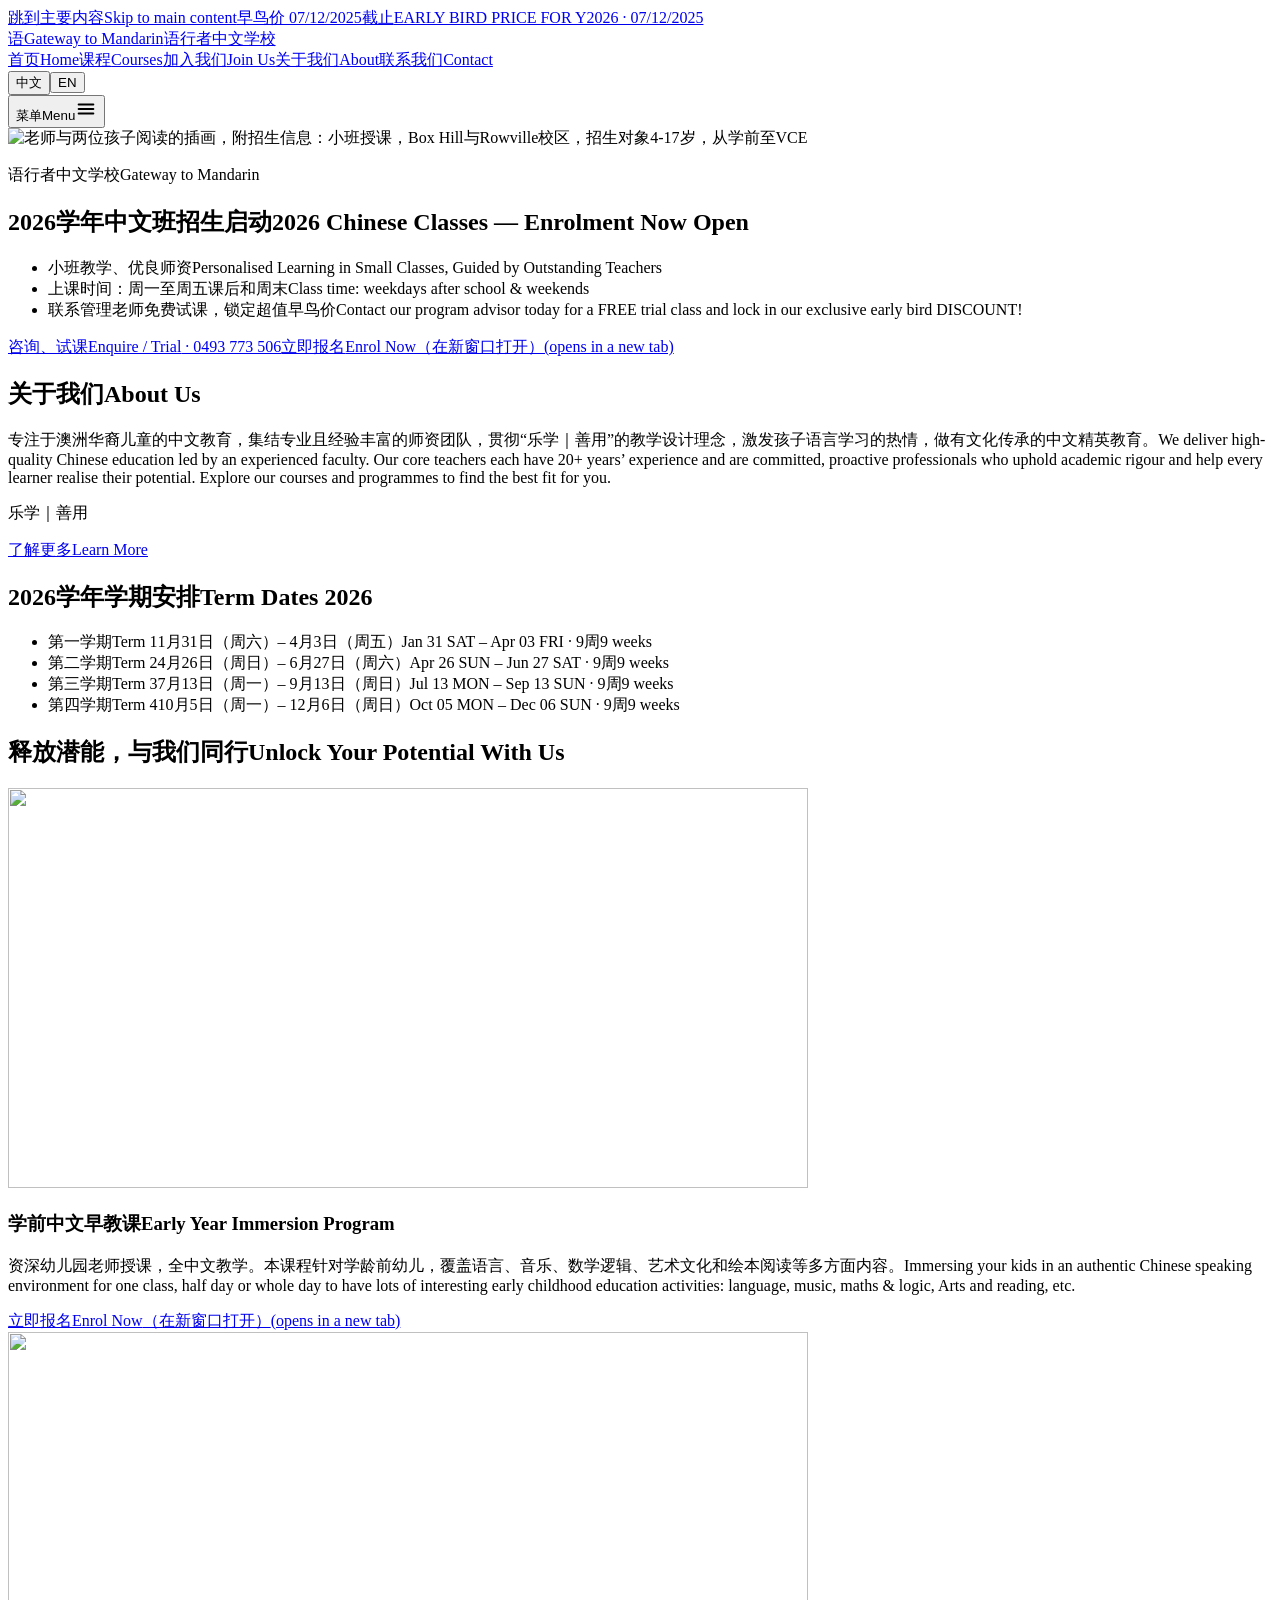
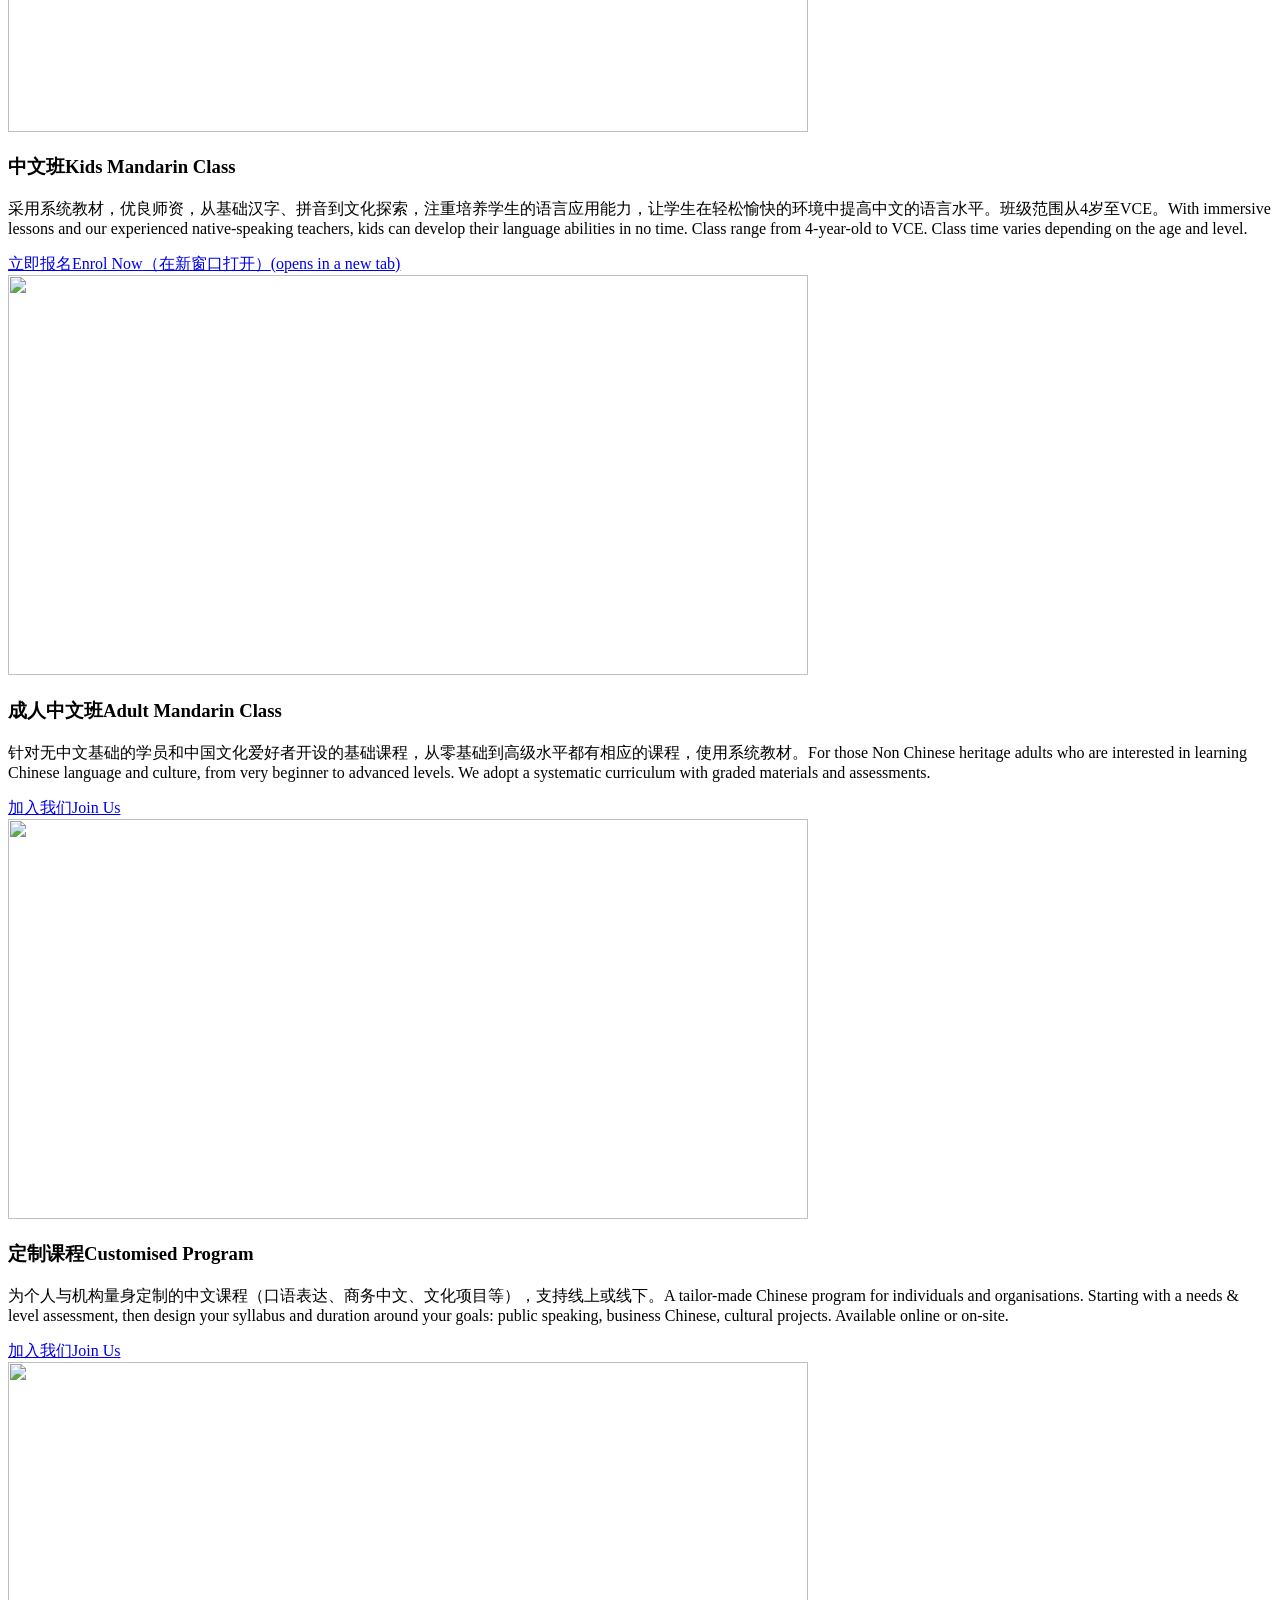
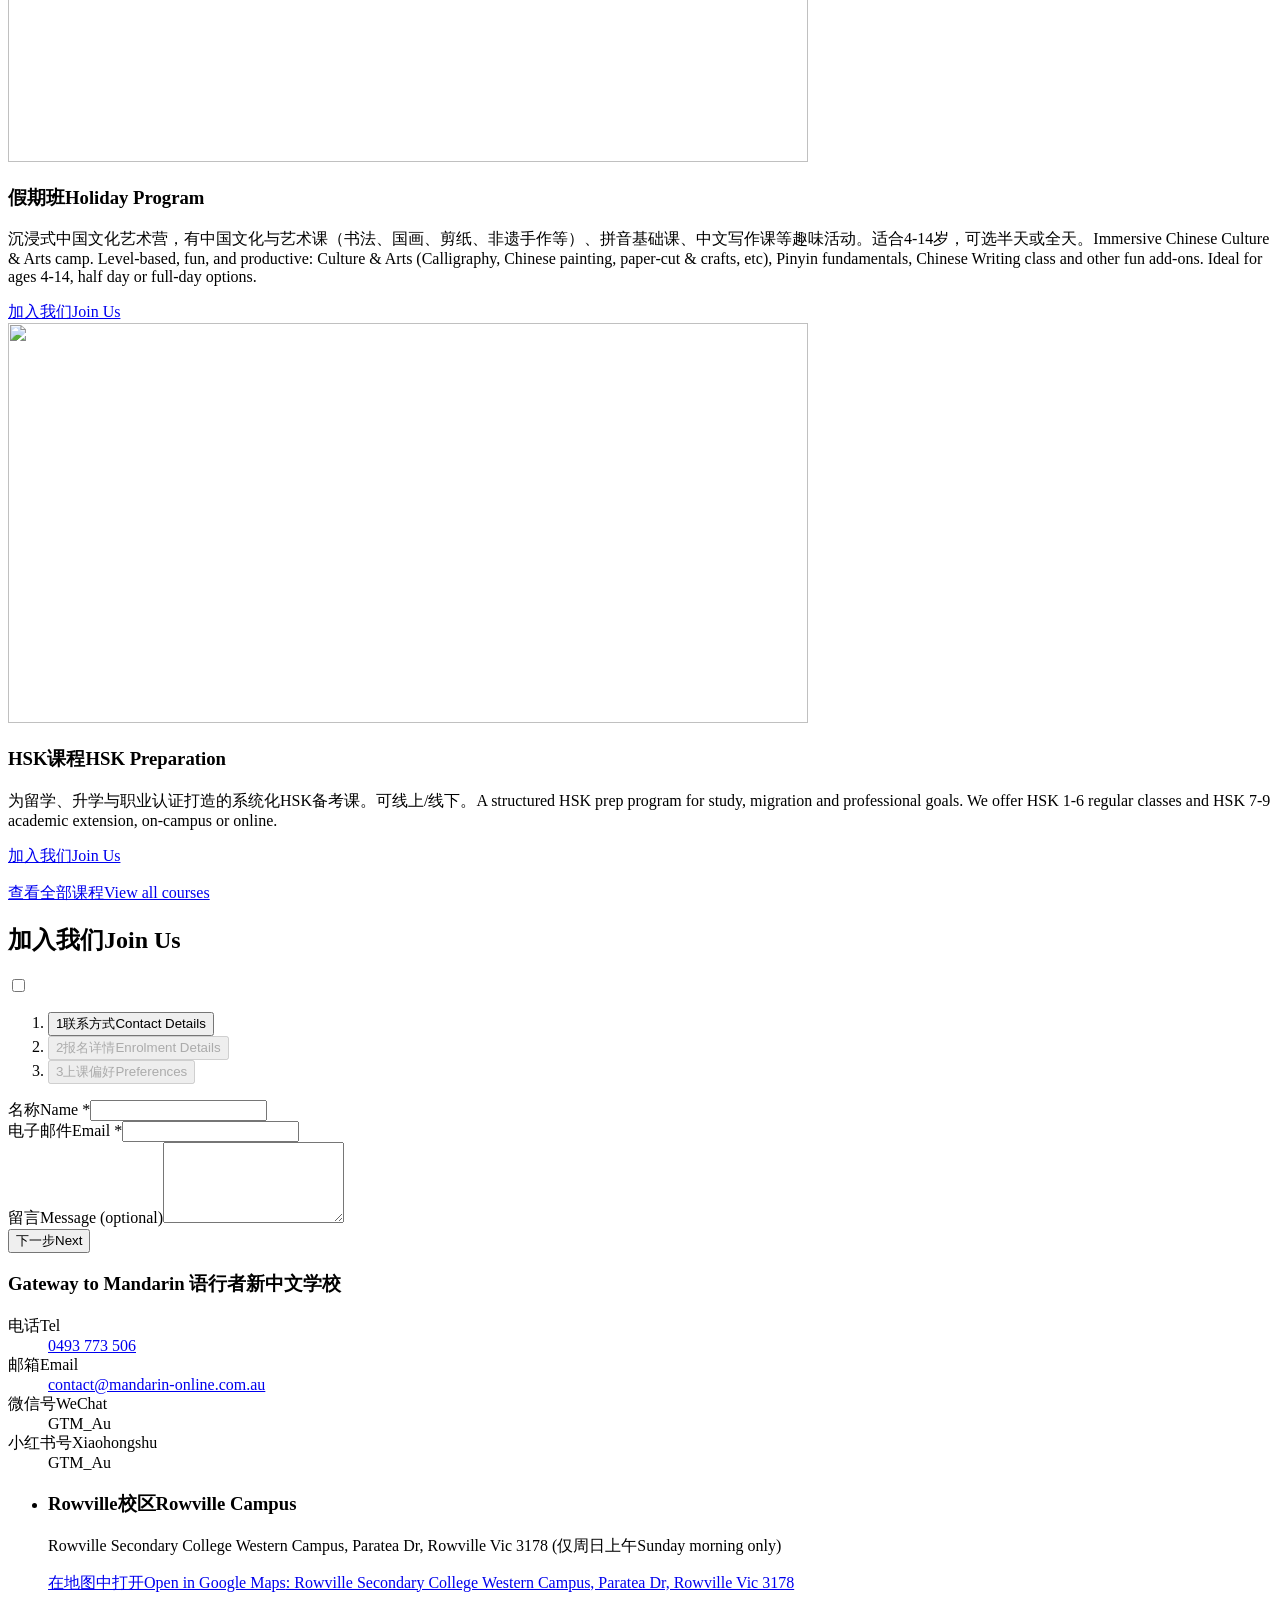
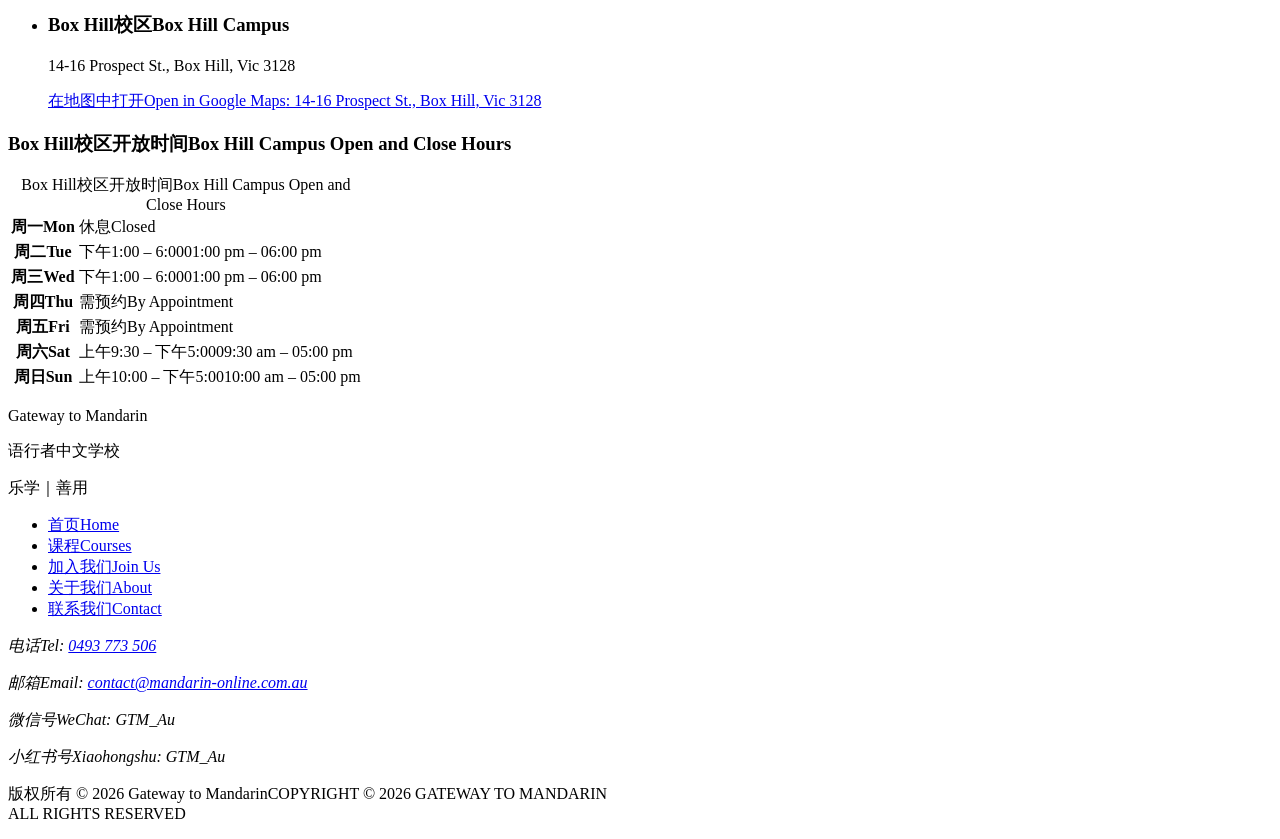
==== index.html @ 19410821 "Add files via upload" ====
<!DOCTYPE html><html lang="zh-Hans" data-lang="zh"><head><meta charset="utf-8"><meta name="viewport" content="width=device-width, initial-scale=1"><title>2026学年中文班招生启动 | 语行者中文学校</title><meta name="description" content="语行者中文学校：小班教学、优良师资，从学前至VCE，Box Hill与Rowville校区。联系管理老师免费试课，锁定超值早鸟价。"><link rel="canonical" href="https://mandarin-online.com.au/"><link rel="icon" href="/favicon.svg" type="image/svg+xml"><meta name="theme-color" content="#fbf6ef"><meta property="og:type" content="website"><meta property="og:site_name" content="Gateway to Mandarin 语行者中文学校"><meta property="og:title" content="2026学年中文班招生启动 | 语行者中文学校"><meta property="og:description" content="语行者中文学校：小班教学、优良师资，从学前至VCE，Box Hill与Rowville校区。联系管理老师免费试课，锁定超值早鸟价。"><meta property="og:url" content="https://mandarin-online.com.au/"><meta property="og:image" content="https://mandarin-online.com.au/og.jpg"><meta property="og:locale" content="zh_CN"><meta property="og:locale:alternate" content="en_AU"><meta name="twitter:card" content="summary_large_image"><script>(function(){const titles = {"zh":"2026学年中文班招生启动 | 语行者中文学校","en":"2026 Chinese Classes Enrolment | Gateway to Mandarin"};
const descriptions = {"zh":"语行者中文学校：小班教学、优良师资，从学前至VCE，Box Hill与Rowville校区。联系管理老师免费试课，锁定超值早鸟价。","en":"Gateway to Mandarin: small classes and outstanding teachers, from pre-school to VCE, at Box Hill and Rowville. Contact our program advisor for a FREE trial class."};

      (function () {
        var lang = 'zh';
        try {
          var stored = localStorage.getItem('gtm-lang');
          if (stored === 'en' || stored === 'zh') lang = stored;
        } catch (e) {}
        var root = document.documentElement;
        root.dataset.lang = lang;
        root.lang = lang === 'zh' ? 'zh-Hans' : 'en-AU';
        document.title = titles[lang];
        var sync = function () {
          var current = root.dataset.lang === 'en' ? 'en' : 'zh';
          document.title = titles[current];
          var d = document.querySelector('meta[name="description"]');
          if (d) d.setAttribute('content', descriptions[current]);
          var ot = document.querySelector('meta[property="og:title"]');
          if (ot) ot.setAttribute('content', titles[current]);
          var od = document.querySelector('meta[property="og:description"]');
          if (od) od.setAttribute('content', descriptions[current]);
          document.querySelectorAll('img[data-alt-en]').forEach(function (img) {
            if (!img.dataset.altZh) img.dataset.altZh = img.getAttribute('alt') || '';
            img.setAttribute('alt', current === 'en' ? img.dataset.altEn : img.dataset.altZh);
          });
        };
        sync();
        document.addEventListener('DOMContentLoaded', sync);
        new MutationObserver(sync).observe(root, { attributes: true, attributeFilter: ['data-lang'] });
      })();
    })();</script><link rel="preload" as="image" href="/_astro/hero.CVqvzv-u_Lrrk5.webp" fetchpriority="high"><script type="application/ld+json">{"@context":"https://schema.org","@type":"EducationalOrganization","@id":"https://mandarin-online.com.au/#organization","name":"Gateway to Mandarin 语行者中文学校","alternateName":["Gateway to Mandarin","语行者中文学校","语行者新中文学校"],"url":"https://mandarin-online.com.au","logo":"https://mandarin-online.com.au/favicon.svg","image":"https://mandarin-online.com.au/og.jpg","telephone":"+61493773506","email":"contact@mandarin-online.com.au","inLanguage":["zh-Hans","en-AU"],"location":[{"@type":"Place","name":"Box Hill Campus","address":{"@type":"PostalAddress","streetAddress":"14-16 Prospect St.","addressLocality":"Box Hill","addressRegion":"VIC","postalCode":"3128","addressCountry":"AU"},"openingHoursSpecification":[{"@type":"OpeningHoursSpecification","dayOfWeek":["Tuesday","Wednesday"],"opens":"13:00","closes":"18:00"},{"@type":"OpeningHoursSpecification","dayOfWeek":"Saturday","opens":"09:30","closes":"17:00"},{"@type":"OpeningHoursSpecification","dayOfWeek":"Sunday","opens":"10:00","closes":"17:00"}]},{"@type":"Place","name":"Rowville Campus","address":{"@type":"PostalAddress","streetAddress":"Rowville Secondary College Western Campus, Paratea Dr","addressLocality":"Rowville","addressRegion":"VIC","postalCode":"3178","addressCountry":"AU"}}],"contactPoint":{"@type":"ContactPoint","telephone":"+61493773506","email":"contact@mandarin-online.com.au","contactType":"enrolment enquiries","availableLanguage":["Chinese","English"]}}</script><link rel="stylesheet" href="/_astro/Layout.KDLM5VmL.css"></head><body><a href="#main" class="bg-ink text-paper focus:ring-accent sr-only z-50 rounded-md px-4 py-3 focus:not-sr-only focus:fixed focus:top-3 focus:left-3 focus:ring-2"><span data-l="zh" lang="zh-Hans">跳到主要内容</span><span data-l="en" lang="en-AU">Skip to main content</span></a><a href="https://forms.gle/pj9mWUy6HFrhzwUr8" target="_blank" rel="noopener noreferrer" class="bg-accent text-ink hover:bg-ink hover:text-paper block px-4 py-2.5 text-center text-sm font-semibold tracking-wide no-underline transition-colors"><span data-l="zh" lang="zh-Hans">早鸟价 07/12/2025截止</span><span data-l="en" lang="en-AU">EARLY BIRD PRICE FOR Y2026 · 07/12/2025</span></a><header class="border-line bg-paper/95 sticky top-0 z-40 border-b backdrop-blur py-2"><div class="wrap relative flex min-h-[4.5rem] items-center justify-between gap-4"><a href="/" class="group flex items-center gap-3 no-underline" aria-label="Gateway to Mandarin 语行者中文学校"><span class="seal h-10 w-10 text-xl" aria-hidden="true">语</span><span class="flex flex-col leading-tight"><span class="font-display text-ink text-lg font-semibold tracking-tight">Gateway to Mandarin</span><span class="text-muted text-sm" lang="zh-Hans">语行者中文学校</span></span></a><style>astro-island,astro-slot,astro-static-slot{display:contents}</style><script>(()=>{var e=async t=>{await(await t())()};(self.Astro||(self.Astro={})).load=e;window.dispatchEvent(new Event("astro:load"));})();</script><script>(()=>{var g=Object.defineProperty;var w=(a,s,c)=>s in a?g(a,s,{enumerable:!0,configurable:!0,writable:!0,value:c}):a[s]=c;var l=(a,s,c)=>w(a,typeof s!="symbol"?s+"":s,c);var E=new Set(["__proto__","constructor","prototype"]);{let a={0:t=>y(t),1:t=>c(t),2:t=>new RegExp(t),3:t=>new Date(t),4:t=>new Map(c(t)),5:t=>new Set(c(t)),6:t=>BigInt(t),7:t=>new URL(t),8:t=>new Uint8Array(t),9:t=>new Uint16Array(t),10:t=>new Uint32Array(t),11:t=>Number.POSITIVE_INFINITY*t},s=t=>{let[p,e]=t;return p in a?a[p](e):void 0},c=t=>t.map(s),y=t=>typeof t!="object"||t===null?t:Object.fromEntries(Object.entries(t).map(([p,e])=>[p,s(e)]));class f extends HTMLElement{constructor(){super(...arguments);l(this,"Component");l(this,"hydrator");l(this,"hydrate",async()=>{var b;if(!this.hydrator||!this.isConnected)return;let e=(b=this.parentElement)==null?void 0:b.closest("astro-island[ssr]");if(e){e.addEventListener("astro:hydrate",this.hydrate,{once:!0});return}let r=this.querySelectorAll("astro-slot"),n={},d=this.querySelectorAll("template[data-astro-template]");for(let o of d){let i=o.closest(this.tagName);i!=null&&i.isSameNode(this)&&(n[o.getAttribute("data-astro-template")||"default"]=o.innerHTML,o.remove())}for(let o of r){let i=o.closest(this.tagName);i!=null&&i.isSameNode(this)&&(n[o.getAttribute("name")||"default"]=o.innerHTML)}let u;try{u=this.hasAttribute("props")?y(JSON.parse(this.getAttribute("props"))):{}}catch(o){let i=this.getAttribute("component-url")||"<unknown>",v=this.getAttribute("component-export");throw v&&(i+=` (export ${v})`),console.error(`[hydrate] Error parsing props for component ${i}`,this.getAttribute("props"),o),o}let h;await this.hydrator(this)(this.Component,u,n,{client:this.getAttribute("client")}),this.removeAttribute("ssr"),this.dispatchEvent(new CustomEvent("astro:hydrate"))});l(this,"unmount",()=>{this.isConnected||this.dispatchEvent(new CustomEvent("astro:unmount"))})}disconnectedCallback(){document.removeEventListener("astro:after-swap",this.unmount),document.addEventListener("astro:after-swap",this.unmount,{once:!0})}connectedCallback(){if(!this.hasAttribute("await-children")||document.readyState==="interactive"||document.readyState==="complete")this.childrenConnectedCallback();else{let e=()=>{document.removeEventListener("DOMContentLoaded",e),r.disconnect(),this.childrenConnectedCallback()},r=new MutationObserver(()=>{var n;((n=this.lastChild)==null?void 0:n.nodeType)===Node.COMMENT_NODE&&this.lastChild.nodeValue==="astro:end"&&(this.lastChild.remove(),e())});r.observe(this,{childList:!0}),document.addEventListener("DOMContentLoaded",e)}}async childrenConnectedCallback(){let e=this.getAttribute("before-hydration-url");e&&await import(e),this.start()}getRetryImportUrl(e){let r=new URL(e,document.baseURI);return r.searchParams.set("astro-retry",Date.now().toString()),r.toString()}async importWithRetry(e){try{return await import(e)}catch(r){return await new Promise(n=>setTimeout(n,1e3)),import(this.getRetryImportUrl(e))}}handleHydrationError(e){let r=this.getAttribute("component-url"),n=new CustomEvent("astro:hydration-error",{cancelable:!0,bubbles:!0,composed:!0,detail:{error:e,componentUrl:r}});this.dispatchEvent(n)&&console.error(`[astro-island] Error hydrating ${r}`,e)}async start(){let e=JSON.parse(this.getAttribute("opts")),r=this.getAttribute("client");if(Astro[r]===void 0){window.addEventListener(`astro:${r}`,()=>this.start(),{once:!0});return}try{await Astro[r](async()=>{let n=this.getAttribute("renderer-url");try{let[d,{default:u}]=await Promise.all([this.importWithRetry(this.getAttribute("component-url")),n?this.importWithRetry(n):Promise.resolve({default:()=>()=>{}})]),h=this.getAttribute("component-export")||"default";if(h.includes(".")){this.Component=d;for(let m of h.split(".")){if(E.has(m)||!this.Component||typeof this.Component!="object"&&typeof this.Component!="function"||!Object.hasOwn(this.Component,m))throw new Error(`Invalid component export path: ${h}`);this.Component=this.Component[m]}}else{if(E.has(h))throw new Error(`Invalid component export path: ${h}`);this.Component=d[h]}return this.hydrator=u,this.hydrate}catch(d){return this.handleHydrationError(d),()=>{}}},e,this)}catch(n){this.handleHydrationError(n)}}attributeChangedCallback(){this.hydrate()}}l(f,"observedAttributes",["props"]),customElements.get("astro-island")||customElements.define("astro-island",f)}})();</script><astro-island uid="KQTel" prefix="r3" component-url="/_astro/Nav.D7ck2YD-.js" component-export="default" renderer-url="/_astro/client.Dda4loRL.js" props="{&quot;items&quot;:[1,[[0,{&quot;href&quot;:[0,&quot;/&quot;],&quot;zh&quot;:[0,&quot;首页&quot;],&quot;en&quot;:[0,&quot;Home&quot;]}],[0,{&quot;href&quot;:[0,&quot;/courses/&quot;],&quot;zh&quot;:[0,&quot;课程&quot;],&quot;en&quot;:[0,&quot;Courses&quot;]}],[0,{&quot;href&quot;:[0,&quot;/join-us/&quot;],&quot;zh&quot;:[0,&quot;加入我们&quot;],&quot;en&quot;:[0,&quot;Join Us&quot;]}],[0,{&quot;href&quot;:[0,&quot;/about/&quot;],&quot;zh&quot;:[0,&quot;关于我们&quot;],&quot;en&quot;:[0,&quot;About&quot;]}],[0,{&quot;href&quot;:[0,&quot;/contact/&quot;],&quot;zh&quot;:[0,&quot;联系我们&quot;],&quot;en&quot;:[0,&quot;Contact&quot;]}]]],&quot;current&quot;:[0,&quot;/&quot;]}" ssr client="load" opts="{&quot;name&quot;:&quot;Nav&quot;,&quot;value&quot;:true}" await-children><div class="flex items-center gap-2 sm:gap-4"><nav aria-label="Main" class="hidden items-center gap-8 lg:flex"><a href="/" aria-current="page" class="py-2 text-[0.95rem] font-medium no-underline transition-colors text-accent-strong decoration-accent-strong underline decoration-2 underline-offset-8"><span data-l="zh" lang="zh-Hans">首页</span><span data-l="en" lang="en-AU">Home</span></a><a href="/courses/" class="py-2 text-[0.95rem] font-medium no-underline transition-colors text-ink hover:text-accent-strong"><span data-l="zh" lang="zh-Hans">课程</span><span data-l="en" lang="en-AU">Courses</span></a><a href="/join-us/" class="py-2 text-[0.95rem] font-medium no-underline transition-colors text-ink hover:text-accent-strong"><span data-l="zh" lang="zh-Hans">加入我们</span><span data-l="en" lang="en-AU">Join Us</span></a><a href="/about/" class="py-2 text-[0.95rem] font-medium no-underline transition-colors text-ink hover:text-accent-strong"><span data-l="zh" lang="zh-Hans">关于我们</span><span data-l="en" lang="en-AU">About</span></a><a href="/contact/" class="py-2 text-[0.95rem] font-medium no-underline transition-colors text-ink hover:text-accent-strong"><span data-l="zh" lang="zh-Hans">联系我们</span><span data-l="en" lang="en-AU">Contact</span></a></nav><div role="group" aria-label="Language / 语言" class="border-line flex overflow-hidden rounded-full border-2 bg-white text-sm font-semibold"><button type="button" lang="zh-Hans" aria-pressed="false" class="min-h-10 min-w-14 px-3 transition-colors text-ink hover:bg-accent-tint">中文</button><button type="button" lang="en" aria-pressed="false" class="min-h-10 min-w-14 px-3 transition-colors text-ink hover:bg-accent-tint">EN</button></div><button type="button" aria-expanded="false" aria-controls="mobile-menu" class="border-line text-ink hover:bg-accent-tint flex h-12 w-12 items-center justify-center rounded-full border-2 bg-white lg:hidden"><span class="sr-only"><span data-l="zh" lang="zh-Hans">菜单</span><span data-l="en" lang="en-AU">Menu</span></span><svg width="22" height="22" viewBox="0 0 24 24" fill="none" stroke="currentColor" stroke-width="2.2" stroke-linecap="round" aria-hidden="true"><path d="M4 7h16M4 12h16M4 17h16"></path></svg></button><nav id="mobile-menu" aria-label="Main (mobile)" hidden="" class="border-line bg-paper shadow-lift absolute inset-x-0 top-full border-t lg:hidden"><div class="wrap flex flex-col py-3"><a href="/" aria-current="page" class="border-line/70 flex min-h-14 items-center border-b text-lg last:border-b-0 font-medium no-underline transition-colors text-accent-strong decoration-accent-strong underline decoration-2 underline-offset-8"><span data-l="zh" lang="zh-Hans">首页</span><span data-l="en" lang="en-AU">Home</span></a><a href="/courses/" class="border-line/70 flex min-h-14 items-center border-b text-lg last:border-b-0 font-medium no-underline transition-colors text-ink hover:text-accent-strong"><span data-l="zh" lang="zh-Hans">课程</span><span data-l="en" lang="en-AU">Courses</span></a><a href="/join-us/" class="border-line/70 flex min-h-14 items-center border-b text-lg last:border-b-0 font-medium no-underline transition-colors text-ink hover:text-accent-strong"><span data-l="zh" lang="zh-Hans">加入我们</span><span data-l="en" lang="en-AU">Join Us</span></a><a href="/about/" class="border-line/70 flex min-h-14 items-center border-b text-lg last:border-b-0 font-medium no-underline transition-colors text-ink hover:text-accent-strong"><span data-l="zh" lang="zh-Hans">关于我们</span><span data-l="en" lang="en-AU">About</span></a><a href="/contact/" class="border-line/70 flex min-h-14 items-center border-b text-lg last:border-b-0 font-medium no-underline transition-colors text-ink hover:text-accent-strong"><span data-l="zh" lang="zh-Hans">联系我们</span><span data-l="en" lang="en-AU">Contact</span></a></div></nav></div><!--astro:end--></astro-island></div></header><main id="main"><section class="from-paper-deep to-paper bg-gradient-to-b"><div class="wrap grid items-center gap-10 py-12 sm:py-16 lg:grid-cols-[minmax(0,26rem)_1fr] lg:gap-16 lg:py-20"><div class="shadow-lift mx-auto w-full max-w-sm overflow-hidden rounded-3xl lg:max-w-none"><img src="/_astro/hero.CVqvzv-u_Lrrk5.webp" srcset="/_astro/hero.CVqvzv-u_Lrrk5.webp 438w, /_astro/hero.CVqvzv-u_Z1ShR5.webp 710w" alt="老师与两位孩子阅读的插画，附招生信息：小班授课，Box Hill与Rowville校区，招生对象4-17岁，从学前至VCE" data-alt-en="Illustration of a teacher reading with two children, with enrolment details: small classes, Box Hill and Rowville campuses, ages 4–17 from pre-school to VCE" sizes="(min-width: 1024px) 416px, 384px" loading="eager" fetchpriority="high" decoding="async" width="438" height="500" class="h-auto w-full"></div><div><p class="eyebrow mb-4"><span data-l="zh" lang="zh-Hans">语行者中文学校</span><span data-l="en" lang="en-AU">Gateway to Mandarin</span></p><h1 class="text-4xl font-semibold sm:text-5xl lg:text-6xl"><span data-l="zh" lang="zh-Hans">2026学年中文班招生启动</span><span data-l="en" lang="en-AU">2026 Chinese Classes — Enrolment Now Open</span></h1><ul class="mt-8 space-y-3 text-lg"><li class="flex gap-3"><span class="bg-accent mt-3 h-2 w-2 shrink-0 rounded-full" aria-hidden="true"></span><span><span data-l="zh" lang="zh-Hans">小班教学、优良师资</span><span data-l="en" lang="en-AU">Personalised Learning in Small Classes, Guided by Outstanding Teachers</span></span></li><li class="flex gap-3"><span class="bg-accent mt-3 h-2 w-2 shrink-0 rounded-full" aria-hidden="true"></span><span><span data-l="zh" lang="zh-Hans">上课时间：周一至周五课后和周末</span><span data-l="en" lang="en-AU">Class time: weekdays after school &amp; weekends</span></span></li><li class="flex gap-3"><span class="bg-accent mt-3 h-2 w-2 shrink-0 rounded-full" aria-hidden="true"></span><span><span data-l="zh" lang="zh-Hans">联系管理老师免费试课，锁定超值早鸟价</span><span data-l="en" lang="en-AU">Contact our program advisor today for a FREE trial class and lock in our exclusive early bird DISCOUNT!</span></span></li></ul><div class="mt-9 flex flex-col gap-3 sm:flex-row"><a href="tel:+61493773506" class="btn btn-primary"><span data-l="zh" lang="zh-Hans">咨询、试课</span><span data-l="en" lang="en-AU">Enquire / Trial</span> · 0493 773 506</a><a href="https://docs.google.com/forms/d/1Z8LY9Wm-4JxCjfrlJ8DwAkeSFoDITIdkuviw_HNy2RM/viewform" target="_blank" rel="noopener noreferrer" class="btn btn-ghost"><span data-l="zh" lang="zh-Hans">立即报名</span><span data-l="en" lang="en-AU">Enrol Now</span><span class="sr-only"><span data-l="zh" lang="zh-Hans">（在新窗口打开）</span><span data-l="en" lang="en-AU">(opens in a new tab)</span></span></a></div></div></div></section><section class="section"><div class="wrap grid gap-10 lg:grid-cols-[1.1fr_1fr] lg:gap-16"><div><h2 class="text-3xl font-semibold sm:text-4xl"><span data-l="zh" lang="zh-Hans">关于我们</span><span data-l="en" lang="en-AU">About Us</span></h2><p class="text-ink-soft mt-6 max-w-prose text-lg"><span data-l="zh" lang="zh-Hans">专注于澳洲华裔儿童的中文教育，集结专业且经验丰富的师资团队，贯彻“乐学｜善用”的教学设计理念，激发孩子语言学习的热情，做有文化传承的中文精英教育。</span><span data-l="en" lang="en-AU">We deliver high-quality Chinese education led by an experienced faculty. Our core teachers each have 20+ years’ experience and are committed, proactive professionals who uphold academic rigour and help every learner realise their potential. Explore our courses and programmes to find the best fit for you.</span></p><p class="mt-6"><span class="seal px-3 py-2 text-lg" lang="zh-Hans">乐学｜善用</span></p><a href="/about/" class="btn btn-ghost mt-8"><span data-l="zh" lang="zh-Hans">了解更多</span><span data-l="en" lang="en-AU">Learn More</span></a></div><div class="card p-6 sm:p-8"><h2 class="text-2xl font-semibold"><span data-l="zh" lang="zh-Hans">2026学年学期安排</span><span data-l="en" lang="en-AU">Term Dates 2026</span></h2><ul class="divide-line mt-5 divide-y"><li class="flex flex-col gap-1 py-4 sm:flex-row sm:items-baseline sm:justify-between sm:gap-6"><span class="font-display text-lg font-semibold"><span data-l="zh" lang="zh-Hans">第一学期</span><span data-l="en" lang="en-AU">Term 1</span></span><span class="text-ink-soft"><span data-l="zh" lang="zh-Hans">1月31日（周六）– 4月3日（周五）</span><span data-l="en" lang="en-AU">Jan 31 SAT – Apr 03 FRI</span><span class="text-muted"> · <span data-l="zh" lang="zh-Hans">9周</span><span data-l="en" lang="en-AU">9 weeks</span></span></span></li><li class="flex flex-col gap-1 py-4 sm:flex-row sm:items-baseline sm:justify-between sm:gap-6"><span class="font-display text-lg font-semibold"><span data-l="zh" lang="zh-Hans">第二学期</span><span data-l="en" lang="en-AU">Term 2</span></span><span class="text-ink-soft"><span data-l="zh" lang="zh-Hans">4月26日（周日）– 6月27日（周六）</span><span data-l="en" lang="en-AU">Apr 26 SUN – Jun 27 SAT</span><span class="text-muted"> · <span data-l="zh" lang="zh-Hans">9周</span><span data-l="en" lang="en-AU">9 weeks</span></span></span></li><li class="flex flex-col gap-1 py-4 sm:flex-row sm:items-baseline sm:justify-between sm:gap-6"><span class="font-display text-lg font-semibold"><span data-l="zh" lang="zh-Hans">第三学期</span><span data-l="en" lang="en-AU">Term 3</span></span><span class="text-ink-soft"><span data-l="zh" lang="zh-Hans">7月13日（周一）– 9月13日（周日）</span><span data-l="en" lang="en-AU">Jul 13 MON – Sep 13 SUN</span><span class="text-muted"> · <span data-l="zh" lang="zh-Hans">9周</span><span data-l="en" lang="en-AU">9 weeks</span></span></span></li><li class="flex flex-col gap-1 py-4 sm:flex-row sm:items-baseline sm:justify-between sm:gap-6"><span class="font-display text-lg font-semibold"><span data-l="zh" lang="zh-Hans">第四学期</span><span data-l="en" lang="en-AU">Term 4</span></span><span class="text-ink-soft"><span data-l="zh" lang="zh-Hans">10月5日（周一）– 12月6日（周日）</span><span data-l="en" lang="en-AU">Oct 05 MON – Dec 06 SUN</span><span class="text-muted"> · <span data-l="zh" lang="zh-Hans">9周</span><span data-l="en" lang="en-AU">9 weeks</span></span></span></li></ul></div></div></section><section class="section bg-paper-deep"><div class="wrap"><h2 class="text-3xl font-semibold sm:text-4xl"><span data-l="zh" lang="zh-Hans">释放潜能，与我们同行</span><span data-l="en" lang="en-AU">Unlock Your Potential With Us</span></h2><div class="mt-10 grid gap-6 sm:grid-cols-2 lg:grid-cols-3"><article class="card flex h-full flex-col overflow-hidden transition-shadow duration-200 hover:shadow-lift" id="early-year"><div class="aspect-[2/1] overflow-hidden"><img src="/_astro/early-year.fHphD-8N_Z2jSAn9.webp" srcset="/_astro/early-year.fHphD-8N_ZXeuMa.webp 400w, /_astro/early-year.fHphD-8N_Z1DyxzE.webp 600w, /_astro/early-year.fHphD-8N_Z2jSAn9.webp 800w" alt sizes="(min-width: 1024px) 360px, (min-width: 640px) 45vw, 100vw" loading="lazy" style="object-position:center 30%" decoding="async" width="800" height="400" class="h-full w-full object-cover"></div><div class="flex flex-1 flex-col p-6 sm:p-7"><h3 class="text-xl font-semibold"><span data-l="zh" lang="zh-Hans">学前中文早教课</span><span data-l="en" lang="en-AU">Early Year Immersion Program</span></h3><p class="text-ink-soft mt-4 flex-1 text-[0.97rem]"><span data-l="zh" lang="zh-Hans">资深幼儿园老师授课，全中文教学。本课程针对学龄前幼儿，覆盖语言、音乐、数学逻辑、艺术文化和绘本阅读等多方面内容。</span><span data-l="en" lang="en-AU">Immersing your kids in an authentic Chinese speaking environment for one class, half day or whole day to have lots of interesting early childhood education activities: language, music, maths &amp; logic, Arts and reading, etc.</span></p><div class="mt-6"><a href="https://docs.google.com/forms/d/1Z8LY9Wm-4JxCjfrlJ8DwAkeSFoDITIdkuviw_HNy2RM/viewform" target="_blank" rel="noopener noreferrer" class="btn btn-primary"><span data-l="zh" lang="zh-Hans">立即报名</span><span data-l="en" lang="en-AU">Enrol Now</span><span class="sr-only"><span data-l="zh" lang="zh-Hans">（在新窗口打开）</span><span data-l="en" lang="en-AU">(opens in a new tab)</span></span></a></div></div></article><article class="card flex h-full flex-col overflow-hidden transition-shadow duration-200 hover:shadow-lift" id="kids"><div class="aspect-[2/1] overflow-hidden"><img src="/_astro/kids.DtWamJBv_sQQLi.webp" srcset="/_astro/kids.DtWamJBv_Z2oUGXW.webp 400w, /_astro/kids.DtWamJBv_ZX1U6k.webp 600w, /_astro/kids.DtWamJBv_sQQLi.webp 800w" alt sizes="(min-width: 1024px) 360px, (min-width: 640px) 45vw, 100vw" loading="lazy" style="object-position:center 45%" decoding="async" width="800" height="400" class="h-full w-full object-cover"></div><div class="flex flex-1 flex-col p-6 sm:p-7"><h3 class="text-xl font-semibold"><span data-l="zh" lang="zh-Hans">中文班</span><span data-l="en" lang="en-AU">Kids Mandarin Class</span></h3><p class="text-ink-soft mt-4 flex-1 text-[0.97rem]"><span data-l="zh" lang="zh-Hans">采用系统教材，优良师资，从基础汉字、拼音到文化探索，注重培养学生的语言应用能力，让学生在轻松愉快的环境中提高中文的语言水平。班级范围从4岁至VCE。</span><span data-l="en" lang="en-AU">With immersive lessons and our experienced native-speaking teachers, kids can develop their language abilities in no time. Class range from 4-year-old to VCE. Class time varies depending on the age and level.</span></p><div class="mt-6"><a href="https://docs.google.com/forms/d/1Z8LY9Wm-4JxCjfrlJ8DwAkeSFoDITIdkuviw_HNy2RM/viewform" target="_blank" rel="noopener noreferrer" class="btn btn-primary"><span data-l="zh" lang="zh-Hans">立即报名</span><span data-l="en" lang="en-AU">Enrol Now</span><span class="sr-only"><span data-l="zh" lang="zh-Hans">（在新窗口打开）</span><span data-l="en" lang="en-AU">(opens in a new tab)</span></span></a></div></div></article><article class="card flex h-full flex-col overflow-hidden transition-shadow duration-200 hover:shadow-lift" id="adult"><div class="aspect-[2/1] overflow-hidden"><img src="/_astro/adult.CziaHBG0_1GJhO8.webp" srcset="/_astro/adult.CziaHBG0_Z2dEjaj.webp 400w, /_astro/adult.CziaHBG0_ZfWvaA.webp 600w, /_astro/adult.CziaHBG0_1GJhO8.webp 800w" alt sizes="(min-width: 1024px) 360px, (min-width: 640px) 45vw, 100vw" loading="lazy" style="object-position:center 30%" decoding="async" width="800" height="400" class="h-full w-full object-cover"></div><div class="flex flex-1 flex-col p-6 sm:p-7"><h3 class="text-xl font-semibold"><span data-l="zh" lang="zh-Hans">成人中文班</span><span data-l="en" lang="en-AU">Adult Mandarin Class</span></h3><p class="text-ink-soft mt-4 flex-1 text-[0.97rem]"><span data-l="zh" lang="zh-Hans">针对无中文基础的学员和中国文化爱好者开设的基础课程，从零基础到高级水平都有相应的课程，使用系统教材。</span><span data-l="en" lang="en-AU">For those Non Chinese heritage adults who are interested in learning Chinese language and culture, from very beginner to advanced levels. We adopt a systematic curriculum with graded materials and assessments.</span></p><div class="mt-6"><a href="/join-us/" class="btn btn-ghost"><span data-l="zh" lang="zh-Hans">加入我们</span><span data-l="en" lang="en-AU">Join Us</span></a></div></div></article><article class="card flex h-full flex-col overflow-hidden transition-shadow duration-200 hover:shadow-lift" id="custom"><div class="aspect-[2/1] overflow-hidden"><img src="/_astro/custom.Ch2-bYhW_Z1lVIqY.webp" srcset="/_astro/custom.Ch2-bYhW_Z20LrTY.webp 400w, /_astro/custom.Ch2-bYhW_QetdY.webp 600w, /_astro/custom.Ch2-bYhW_Z1lVIqY.webp 800w" alt sizes="(min-width: 1024px) 360px, (min-width: 640px) 45vw, 100vw" loading="lazy" style="object-position:center 35%" decoding="async" width="800" height="400" class="h-full w-full object-cover"></div><div class="flex flex-1 flex-col p-6 sm:p-7"><h3 class="text-xl font-semibold"><span data-l="zh" lang="zh-Hans">定制课程</span><span data-l="en" lang="en-AU">Customised Program</span></h3><p class="text-ink-soft mt-4 flex-1 text-[0.97rem]"><span data-l="zh" lang="zh-Hans">为个人与机构量身定制的中文课程（口语表达、商务中文、文化项目等），支持线上或线下。</span><span data-l="en" lang="en-AU">A tailor-made Chinese program for individuals and organisations. Starting with a needs &amp; level assessment, then design your syllabus and duration around your goals: public speaking, business Chinese, cultural projects. Available online or on-site.</span></p><div class="mt-6"><a href="/join-us/" class="btn btn-ghost"><span data-l="zh" lang="zh-Hans">加入我们</span><span data-l="en" lang="en-AU">Join Us</span></a></div></div></article><article class="card flex h-full flex-col overflow-hidden transition-shadow duration-200 hover:shadow-lift" id="holiday"><div class="aspect-[2/1] overflow-hidden"><img src="/_astro/holiday.Clf6TQ5g_Z1lpVsG.webp" srcset="/_astro/holiday.Clf6TQ5g_Z2hvmkE.webp 400w, /_astro/holiday.Clf6TQ5g_Z1NX9oF.webp 600w, /_astro/holiday.Clf6TQ5g_Z1lpVsG.webp 800w" alt sizes="(min-width: 1024px) 360px, (min-width: 640px) 45vw, 100vw" loading="lazy" style="object-position:center 35%" decoding="async" width="800" height="400" class="h-full w-full object-cover"></div><div class="flex flex-1 flex-col p-6 sm:p-7"><h3 class="text-xl font-semibold"><span data-l="zh" lang="zh-Hans">假期班</span><span data-l="en" lang="en-AU">Holiday Program</span></h3><p class="text-ink-soft mt-4 flex-1 text-[0.97rem]"><span data-l="zh" lang="zh-Hans">沉浸式中国文化艺术营，有中国文化与艺术课（书法、国画、剪纸、非遗手作等）、拼音基础课、中文写作课等趣味活动。适合4-14岁，可选半天或全天。</span><span data-l="en" lang="en-AU">Immersive Chinese Culture &amp; Arts camp. Level-based, fun, and productive: Culture &amp; Arts (Calligraphy, Chinese painting, paper-cut &amp; crafts, etc), Pinyin fundamentals, Chinese Writing class and other fun add-ons. Ideal for ages 4-14, half day or full-day options.</span></p><div class="mt-6"><a href="/join-us/" class="btn btn-ghost"><span data-l="zh" lang="zh-Hans">加入我们</span><span data-l="en" lang="en-AU">Join Us</span></a></div></div></article><article class="card flex h-full flex-col overflow-hidden transition-shadow duration-200 hover:shadow-lift" id="hsk"><div class="aspect-[2/1] overflow-hidden"><img src="/_astro/hsk.CSrZa_nu_ZDEMkP.webp" srcset="/_astro/hsk.CSrZa_nu_ZUGCUg.webp 400w, /_astro/hsk.CSrZa_nu_ZMbd83.webp 600w, /_astro/hsk.CSrZa_nu_1ckdLQ.webp 667w" alt sizes="(min-width: 1024px) 360px, (min-width: 640px) 45vw, 100vw" loading="lazy" style="object-position:right center" decoding="async" width="800" height="400" class="h-full w-full object-cover"></div><div class="flex flex-1 flex-col p-6 sm:p-7"><h3 class="text-xl font-semibold"><span data-l="zh" lang="zh-Hans">HSK课程</span><span data-l="en" lang="en-AU">HSK Preparation</span></h3><p class="text-ink-soft mt-4 flex-1 text-[0.97rem]"><span data-l="zh" lang="zh-Hans">为留学、升学与职业认证打造的系统化HSK备考课。可线上/线下。</span><span data-l="en" lang="en-AU">A structured HSK prep program for study, migration and professional goals. We offer HSK 1-6 regular classes and HSK 7-9 academic extension, on-campus or online.</span></p><div class="mt-6"><a href="/join-us/" class="btn btn-ghost"><span data-l="zh" lang="zh-Hans">加入我们</span><span data-l="en" lang="en-AU">Join Us</span></a></div></div></article></div><p class="mt-10 text-center"><a href="/courses/" class="btn btn-dark"><span data-l="zh" lang="zh-Hans">查看全部课程</span><span data-l="en" lang="en-AU">View all courses</span></a></p></div></section><section class="section"><div class="wrap grid gap-12 lg:grid-cols-2 lg:gap-16"><div><h2 class="text-3xl font-semibold sm:text-4xl"><span data-l="zh" lang="zh-Hans">加入我们</span><span data-l="en" lang="en-AU">Join Us</span></h2><div class="mt-8"><astro-island uid="1lm78D" prefix="r2" component-url="/_astro/ContactForm.DbZBL4gt.js" component-export="default" renderer-url="/_astro/client.Dda4loRL.js" props="{&quot;id&quot;:[0,&quot;home&quot;],&quot;email&quot;:[0,&quot;contact@mandarin-online.com.au&quot;]}" ssr client="load" opts="{&quot;name&quot;:&quot;ContactForm&quot;,&quot;value&quot;:true}" await-children><form class="grid gap-6 lg:grid-cols-[200px_1fr]" aria-describedby="home-note"><input type="checkbox" class="hidden" tabindex="-1" autoComplete="off" aria-hidden="true" name="botcheck"/><nav aria-label="Form progress" class="lg:border-r lg:border-line lg:pr-4"><ol class="flex lg:flex-col gap-3 overflow-x-auto"><li><button type="button" aria-current="step" class="flex items-center gap-2 rounded-lg px-3 py-2 text-sm font-medium transition-colors bg-accent-tint text-accent-strong"><span class="inline-flex h-6 w-6 shrink-0 items-center justify-center rounded-full border-2 text-xs font-bold border-accent-strong bg-accent-strong text-white">1</span><span class="whitespace-nowrap"><span data-l="zh" lang="zh-Hans">联系方式</span><span data-l="en" lang="en-AU">Contact Details</span></span></button></li><li><button type="button" disabled="" class="flex items-center gap-2 rounded-lg px-3 py-2 text-sm font-medium transition-colors text-ink/30 cursor-default"><span class="inline-flex h-6 w-6 shrink-0 items-center justify-center rounded-full border-2 text-xs font-bold border-line text-ink/30">2</span><span class="whitespace-nowrap"><span data-l="zh" lang="zh-Hans">报名详情</span><span data-l="en" lang="en-AU">Enrolment Details</span></span></button></li><li><button type="button" disabled="" class="flex items-center gap-2 rounded-lg px-3 py-2 text-sm font-medium transition-colors text-ink/30 cursor-default"><span class="inline-flex h-6 w-6 shrink-0 items-center justify-center rounded-full border-2 text-xs font-bold border-line text-ink/30">3</span><span class="whitespace-nowrap"><span data-l="zh" lang="zh-Hans">上课偏好</span><span data-l="en" lang="en-AU">Preferences</span></span></button></li></ol></nav><div class="space-y-5"><div><label for="home-name" class="mb-2 block text-sm font-semibold"><span data-l="zh" lang="zh-Hans">名称</span><span data-l="en" lang="en-AU">Name</span><span aria-hidden="true" class="text-accent-strong"> <!-- -->*</span></label><input id="home-name" type="text" required="" autoComplete="name" class="field" aria-invalid="false" name="name" value=""/></div><div><label for="home-email" class="mb-2 block text-sm font-semibold"><span data-l="zh" lang="zh-Hans">电子邮件</span><span data-l="en" lang="en-AU">Email</span><span aria-hidden="true" class="text-accent-strong"> <!-- -->*</span></label><input id="home-email" type="email" required="" autoComplete="email" class="field" aria-invalid="false" name="email" value=""/></div><div><label for="home-message" class="mb-2 block text-sm font-semibold"><span data-l="zh" lang="zh-Hans">留言</span><span data-l="en" lang="en-AU">Message (optional)</span></label><textarea id="home-message" name="message" rows="5" class="field resize-y"></textarea></div><div></div><div class="flex gap-3"><button type="button" class="btn btn-primary"><span data-l="zh" lang="zh-Hans">下一步</span><span data-l="en" lang="en-AU">Next</span></button></div></div></form><!--astro:end--></astro-island></div></div><div class="space-y-6"><div class="card p-6 sm:p-8"><h3 class="text-lg font-semibold">Gateway to Mandarin <span lang="zh-Hans">语行者新中文学校</span></h3><dl class="mt-4 space-y-3"><div class="flex flex-wrap gap-x-3"><dt class="text-muted w-24 shrink-0"><span data-l="zh" lang="zh-Hans">电话</span><span data-l="en" lang="en-AU">Tel</span></dt><dd><a href="tel:+61493773506" class="link inline-flex min-h-11 items-center">0493 773 506</a></dd></div><div class="flex flex-wrap gap-x-3"><dt class="text-muted w-24 shrink-0"><span data-l="zh" lang="zh-Hans">邮箱</span><span data-l="en" lang="en-AU">Email</span></dt><dd><a href="mailto:contact@mandarin-online.com.au" class="link inline-flex min-h-11 items-center break-all">contact@mandarin-online.com.au</a></dd></div><div class="flex flex-wrap gap-x-3"><dt class="text-muted w-24 shrink-0"><span data-l="zh" lang="zh-Hans">微信号</span><span data-l="en" lang="en-AU">WeChat</span></dt><dd>GTM_Au</dd></div><div class="flex flex-wrap gap-x-3"><dt class="text-muted w-24 shrink-0"><span data-l="zh" lang="zh-Hans">小红书号</span><span data-l="en" lang="en-AU">Xiaohongshu</span></dt><dd>GTM_Au</dd></div></dl></div><ul class="space-y-6"><li class="card p-6"><h3 class="text-lg font-semibold"><span data-l="zh" lang="zh-Hans">Rowville校区</span><span data-l="en" lang="en-AU">Rowville Campus</span></h3><p class="text-ink-soft mt-2">Rowville Secondary College Western Campus, Paratea Dr, Rowville Vic 3178<span class="text-muted"> (<span data-l="zh" lang="zh-Hans">仅周日上午</span><span data-l="en" lang="en-AU">Sunday morning only</span>)</span></p><a href="https://www.google.com/maps/search/?api=1&amp;query=Rowville%20Secondary%20College%20Western%20Campus%2C%20Paratea%20Dr%2C%20Rowville%20VIC%203178" target="_blank" rel="noopener noreferrer" class="link mt-2 inline-flex min-h-11 items-center"><span data-l="zh" lang="zh-Hans">在地图中打开</span><span data-l="en" lang="en-AU">Open in Google Maps</span><span class="sr-only">: Rowville Secondary College Western Campus, Paratea Dr, Rowville Vic 3178</span></a></li><li class="card p-6"><h3 class="text-lg font-semibold"><span data-l="zh" lang="zh-Hans">Box Hill校区</span><span data-l="en" lang="en-AU">Box Hill Campus</span></h3><p class="text-ink-soft mt-2">14-16 Prospect St., Box Hill, Vic 3128</p><a href="https://www.google.com/maps/search/?api=1&amp;query=14-16%20Prospect%20St%2C%20Box%20Hill%20VIC%203128" target="_blank" rel="noopener noreferrer" class="link mt-2 inline-flex min-h-11 items-center"><span data-l="zh" lang="zh-Hans">在地图中打开</span><span data-l="en" lang="en-AU">Open in Google Maps</span><span class="sr-only">: 14-16 Prospect St., Box Hill, Vic 3128</span></a></li></ul><div class="card p-6 sm:p-8"><h3 class="text-lg font-semibold"><span data-l="zh" lang="zh-Hans">Box Hill校区开放时间</span><span data-l="en" lang="en-AU">Box Hill Campus Open and Close Hours</span></h3><table class="mt-4 w-full text-left"><caption class="sr-only"><span data-l="zh" lang="zh-Hans">Box Hill校区开放时间</span><span data-l="en" lang="en-AU">Box Hill Campus Open and Close Hours</span></caption><tbody class="divide-line divide-y"><tr><th scope="row" class="w-24 py-2.5 pr-4 font-semibold"><span data-l="zh" lang="zh-Hans">周一</span><span data-l="en" lang="en-AU">Mon</span></th><td class="text-ink-soft py-2.5"><span data-l="zh" lang="zh-Hans">休息</span><span data-l="en" lang="en-AU">Closed</span></td></tr><tr><th scope="row" class="w-24 py-2.5 pr-4 font-semibold"><span data-l="zh" lang="zh-Hans">周二</span><span data-l="en" lang="en-AU">Tue</span></th><td class="text-ink-soft py-2.5"><span data-l="zh" lang="zh-Hans">下午1:00 – 6:00</span><span data-l="en" lang="en-AU">01:00 pm – 06:00 pm</span></td></tr><tr><th scope="row" class="w-24 py-2.5 pr-4 font-semibold"><span data-l="zh" lang="zh-Hans">周三</span><span data-l="en" lang="en-AU">Wed</span></th><td class="text-ink-soft py-2.5"><span data-l="zh" lang="zh-Hans">下午1:00 – 6:00</span><span data-l="en" lang="en-AU">01:00 pm – 06:00 pm</span></td></tr><tr><th scope="row" class="w-24 py-2.5 pr-4 font-semibold"><span data-l="zh" lang="zh-Hans">周四</span><span data-l="en" lang="en-AU">Thu</span></th><td class="text-ink-soft py-2.5"><span data-l="zh" lang="zh-Hans">需预约</span><span data-l="en" lang="en-AU">By Appointment</span></td></tr><tr><th scope="row" class="w-24 py-2.5 pr-4 font-semibold"><span data-l="zh" lang="zh-Hans">周五</span><span data-l="en" lang="en-AU">Fri</span></th><td class="text-ink-soft py-2.5"><span data-l="zh" lang="zh-Hans">需预约</span><span data-l="en" lang="en-AU">By Appointment</span></td></tr><tr><th scope="row" class="w-24 py-2.5 pr-4 font-semibold"><span data-l="zh" lang="zh-Hans">周六</span><span data-l="en" lang="en-AU">Sat</span></th><td class="text-ink-soft py-2.5"><span data-l="zh" lang="zh-Hans">上午9:30 – 下午5:00</span><span data-l="en" lang="en-AU">09:30 am – 05:00 pm</span></td></tr><tr><th scope="row" class="w-24 py-2.5 pr-4 font-semibold"><span data-l="zh" lang="zh-Hans">周日</span><span data-l="en" lang="en-AU">Sun</span></th><td class="text-ink-soft py-2.5"><span data-l="zh" lang="zh-Hans">上午10:00 – 下午5:00</span><span data-l="en" lang="en-AU">10:00 am – 05:00 pm</span></td></tr></tbody></table></div></div></div></section></main><footer class="on-dark bg-ink text-paper"><div class="wrap grid gap-10 py-14 md:grid-cols-[1.3fr_1fr_1fr]"><div><p class="font-display text-2xl font-semibold">Gateway to Mandarin</p><p class="text-paper/80 mt-1" lang="zh-Hans">语行者中文学校</p><p class="text-paper/80 mt-5 max-w-sm" lang="zh-Hans">乐学｜善用</p></div><nav aria-label="Footer"><ul class="space-y-1"><li><a href="/" class="text-paper hover:text-accent inline-flex min-h-11 items-center no-underline hover:underline"><span data-l="zh" lang="zh-Hans">首页</span><span data-l="en" lang="en-AU">Home</span></a></li><li><a href="/courses/" class="text-paper hover:text-accent inline-flex min-h-11 items-center no-underline hover:underline"><span data-l="zh" lang="zh-Hans">课程</span><span data-l="en" lang="en-AU">Courses</span></a></li><li><a href="/join-us/" class="text-paper hover:text-accent inline-flex min-h-11 items-center no-underline hover:underline"><span data-l="zh" lang="zh-Hans">加入我们</span><span data-l="en" lang="en-AU">Join Us</span></a></li><li><a href="/about/" class="text-paper hover:text-accent inline-flex min-h-11 items-center no-underline hover:underline"><span data-l="zh" lang="zh-Hans">关于我们</span><span data-l="en" lang="en-AU">About</span></a></li><li><a href="/contact/" class="text-paper hover:text-accent inline-flex min-h-11 items-center no-underline hover:underline"><span data-l="zh" lang="zh-Hans">联系我们</span><span data-l="en" lang="en-AU">Contact</span></a></li></ul></nav><address class="space-y-1 not-italic"><p><span data-l="zh" lang="zh-Hans">电话</span><span data-l="en" lang="en-AU">Tel</span>: <a href="tel:+61493773506" class="link inline-flex min-h-11 items-center">0493 773 506</a></p><p><span data-l="zh" lang="zh-Hans">邮箱</span><span data-l="en" lang="en-AU">Email</span>: <a href="mailto:contact@mandarin-online.com.au" class="link inline-flex min-h-11 items-center break-all">contact@mandarin-online.com.au</a></p><p><span data-l="zh" lang="zh-Hans">微信号</span><span data-l="en" lang="en-AU">WeChat</span>: GTM_Au</p><p><span data-l="zh" lang="zh-Hans">小红书号</span><span data-l="en" lang="en-AU">Xiaohongshu</span>: GTM_Au</p></address></div><div class="border-paper/15 border-t"><p class="wrap text-paper/80 py-5 text-xs tracking-wide"><span data-l="zh" lang="zh-Hans">版权所有 © 2026 Gateway to Mandarin</span><span data-l="en" lang="en-AU">COPYRIGHT © 2026 GATEWAY TO MANDARIN</span><br>ALL RIGHTS RESERVED</p></div></footer></body></html>
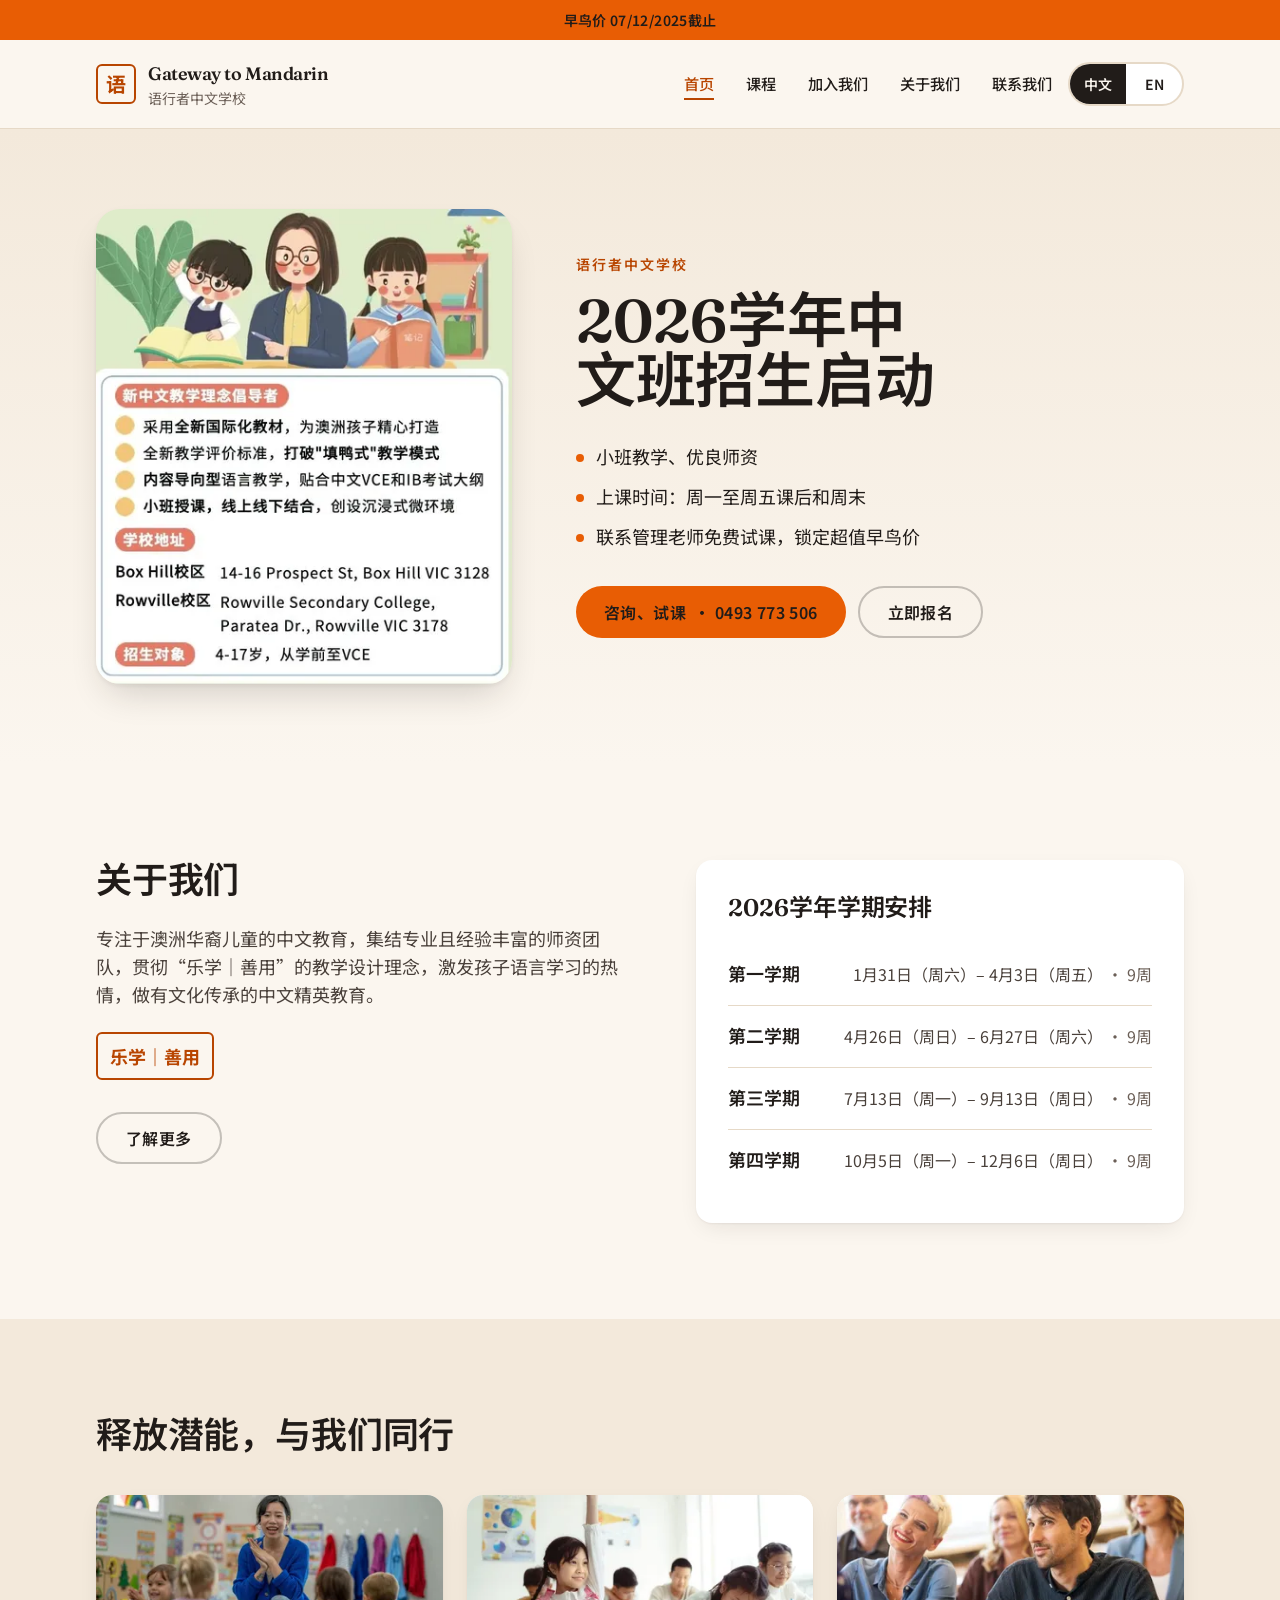
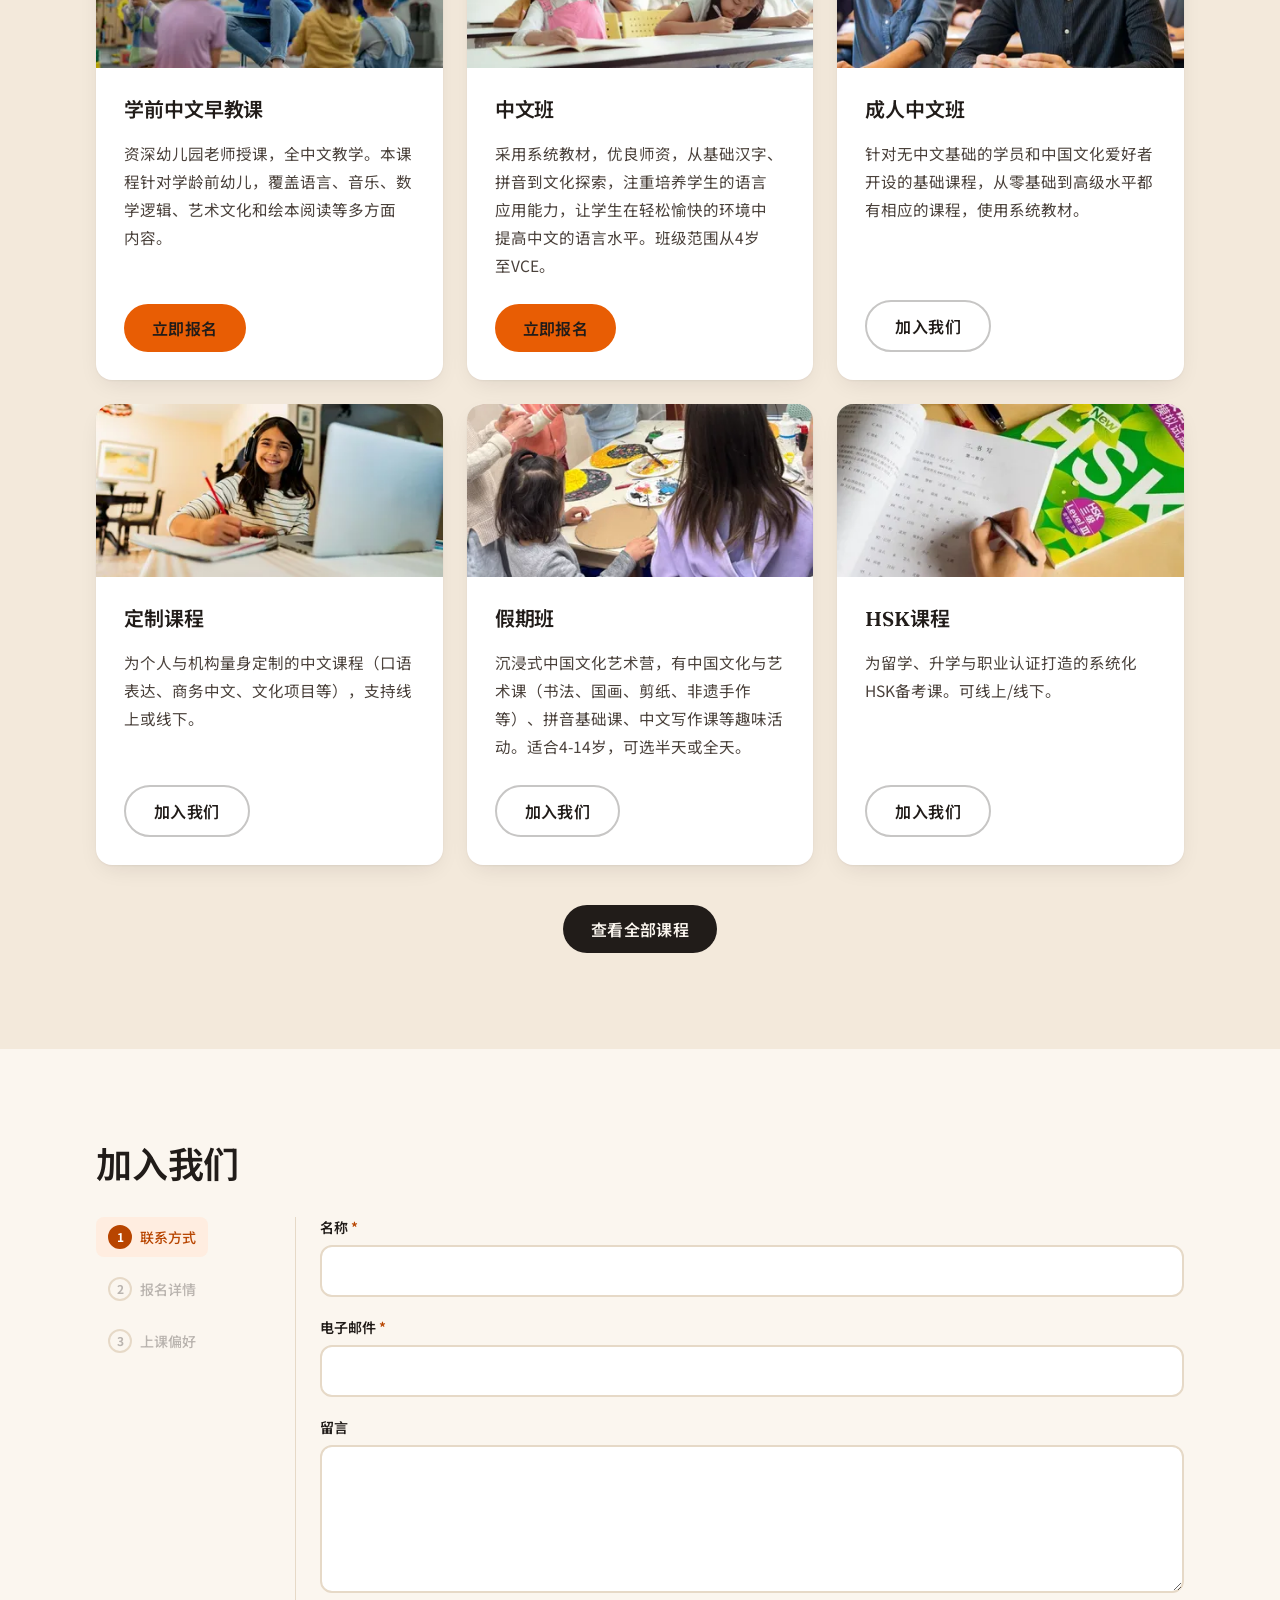
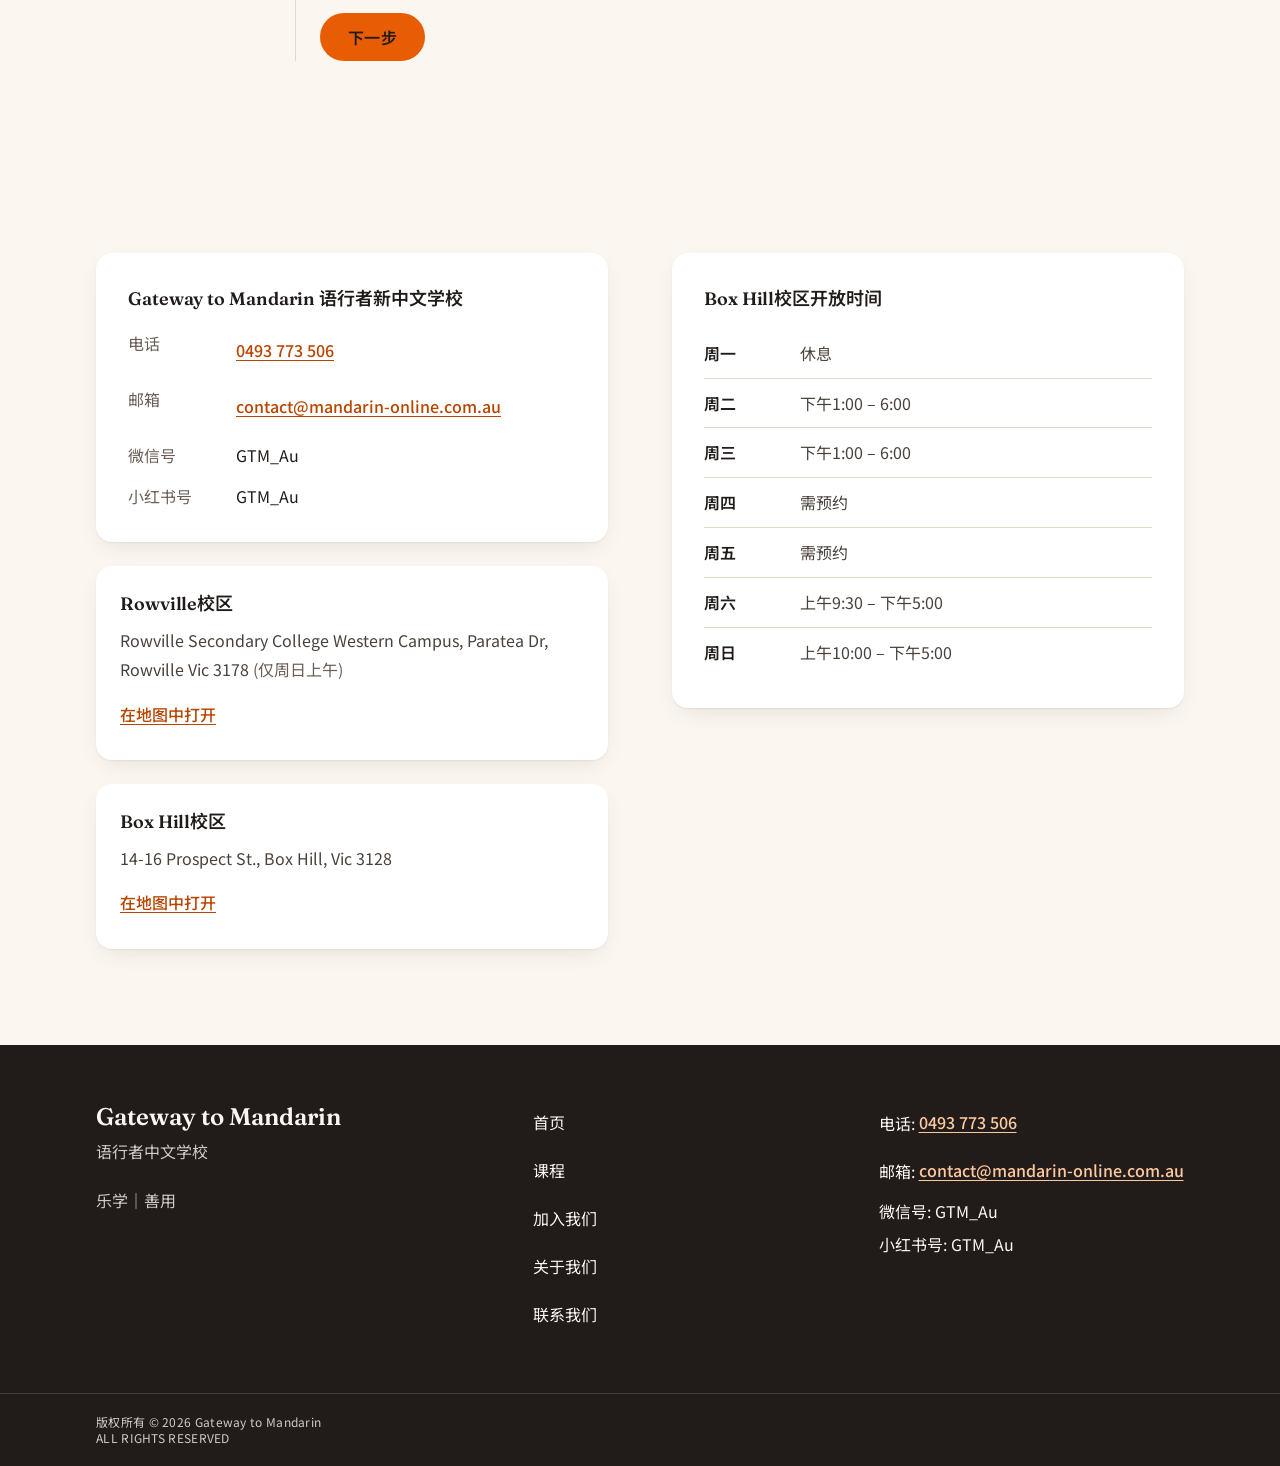
==== commit f33ef5fa: "rebuild" ====
--- a/index.html
+++ b/index.html
@@ -29,4 +29,4 @@
         document.addEventListener('DOMContentLoaded', sync);
         new MutationObserver(sync).observe(root, { attributes: true, attributeFilter: ['data-lang'] });
       })();
-    })();</script><link rel="preload" as="image" href="/_astro/hero.CVqvzv-u_Lrrk5.webp" fetchpriority="high"><script type="application/ld+json">{"@context":"https://schema.org","@type":"EducationalOrganization","@id":"https://mandarin-online.com.au/#organization","name":"Gateway to Mandarin 语行者中文学校","alternateName":["Gateway to Mandarin","语行者中文学校","语行者新中文学校"],"url":"https://mandarin-online.com.au","logo":"https://mandarin-online.com.au/favicon.svg","image":"https://mandarin-online.com.au/og.jpg","telephone":"+61493773506","email":"contact@mandarin-online.com.au","inLanguage":["zh-Hans","en-AU"],"location":[{"@type":"Place","name":"Box Hill Campus","address":{"@type":"PostalAddress","streetAddress":"14-16 Prospect St.","addressLocality":"Box Hill","addressRegion":"VIC","postalCode":"3128","addressCountry":"AU"},"openingHoursSpecification":[{"@type":"OpeningHoursSpecification","dayOfWeek":["Tuesday","Wednesday"],"opens":"13:00","closes":"18:00"},{"@type":"OpeningHoursSpecification","dayOfWeek":"Saturday","opens":"09:30","closes":"17:00"},{"@type":"OpeningHoursSpecification","dayOfWeek":"Sunday","opens":"10:00","closes":"17:00"}]},{"@type":"Place","name":"Rowville Campus","address":{"@type":"PostalAddress","streetAddress":"Rowville Secondary College Western Campus, Paratea Dr","addressLocality":"Rowville","addressRegion":"VIC","postalCode":"3178","addressCountry":"AU"}}],"contactPoint":{"@type":"ContactPoint","telephone":"+61493773506","email":"contact@mandarin-online.com.au","contactType":"enrolment enquiries","availableLanguage":["Chinese","English"]}}</script><link rel="stylesheet" href="/_astro/Layout.KDLM5VmL.css"></head><body><a href="#main" class="bg-ink text-paper focus:ring-accent sr-only z-50 rounded-md px-4 py-3 focus:not-sr-only focus:fixed focus:top-3 focus:left-3 focus:ring-2"><span data-l="zh" lang="zh-Hans">跳到主要内容</span><span data-l="en" lang="en-AU">Skip to main content</span></a><a href="https://forms.gle/pj9mWUy6HFrhzwUr8" target="_blank" rel="noopener noreferrer" class="bg-accent text-ink hover:bg-ink hover:text-paper block px-4 py-2.5 text-center text-sm font-semibold tracking-wide no-underline transition-colors"><span data-l="zh" lang="zh-Hans">早鸟价 07/12/2025截止</span><span data-l="en" lang="en-AU">EARLY BIRD PRICE FOR Y2026 · 07/12/2025</span></a><header class="border-line bg-paper/95 sticky top-0 z-40 border-b backdrop-blur py-2"><div class="wrap relative flex min-h-[4.5rem] items-center justify-between gap-4"><a href="/" class="group flex items-center gap-3 no-underline" aria-label="Gateway to Mandarin 语行者中文学校"><span class="seal h-10 w-10 text-xl" aria-hidden="true">语</span><span class="flex flex-col leading-tight"><span class="font-display text-ink text-lg font-semibold tracking-tight">Gateway to Mandarin</span><span class="text-muted text-sm" lang="zh-Hans">语行者中文学校</span></span></a><style>astro-island,astro-slot,astro-static-slot{display:contents}</style><script>(()=>{var e=async t=>{await(await t())()};(self.Astro||(self.Astro={})).load=e;window.dispatchEvent(new Event("astro:load"));})();</script><script>(()=>{var g=Object.defineProperty;var w=(a,s,c)=>s in a?g(a,s,{enumerable:!0,configurable:!0,writable:!0,value:c}):a[s]=c;var l=(a,s,c)=>w(a,typeof s!="symbol"?s+"":s,c);var E=new Set(["__proto__","constructor","prototype"]);{let a={0:t=>y(t),1:t=>c(t),2:t=>new RegExp(t),3:t=>new Date(t),4:t=>new Map(c(t)),5:t=>new Set(c(t)),6:t=>BigInt(t),7:t=>new URL(t),8:t=>new Uint8Array(t),9:t=>new Uint16Array(t),10:t=>new Uint32Array(t),11:t=>Number.POSITIVE_INFINITY*t},s=t=>{let[p,e]=t;return p in a?a[p](e):void 0},c=t=>t.map(s),y=t=>typeof t!="object"||t===null?t:Object.fromEntries(Object.entries(t).map(([p,e])=>[p,s(e)]));class f extends HTMLElement{constructor(){super(...arguments);l(this,"Component");l(this,"hydrator");l(this,"hydrate",async()=>{var b;if(!this.hydrator||!this.isConnected)return;let e=(b=this.parentElement)==null?void 0:b.closest("astro-island[ssr]");if(e){e.addEventListener("astro:hydrate",this.hydrate,{once:!0});return}let r=this.querySelectorAll("astro-slot"),n={},d=this.querySelectorAll("template[data-astro-template]");for(let o of d){let i=o.closest(this.tagName);i!=null&&i.isSameNode(this)&&(n[o.getAttribute("data-astro-template")||"default"]=o.innerHTML,o.remove())}for(let o of r){let i=o.closest(this.tagName);i!=null&&i.isSameNode(this)&&(n[o.getAttribute("name")||"default"]=o.innerHTML)}let u;try{u=this.hasAttribute("props")?y(JSON.parse(this.getAttribute("props"))):{}}catch(o){let i=this.getAttribute("component-url")||"<unknown>",v=this.getAttribute("component-export");throw v&&(i+=` (export ${v})`),console.error(`[hydrate] Error parsing props for component ${i}`,this.getAttribute("props"),o),o}let h;await this.hydrator(this)(this.Component,u,n,{client:this.getAttribute("client")}),this.removeAttribute("ssr"),this.dispatchEvent(new CustomEvent("astro:hydrate"))});l(this,"unmount",()=>{this.isConnected||this.dispatchEvent(new CustomEvent("astro:unmount"))})}disconnectedCallback(){document.removeEventListener("astro:after-swap",this.unmount),document.addEventListener("astro:after-swap",this.unmount,{once:!0})}connectedCallback(){if(!this.hasAttribute("await-children")||document.readyState==="interactive"||document.readyState==="complete")this.childrenConnectedCallback();else{let e=()=>{document.removeEventListener("DOMContentLoaded",e),r.disconnect(),this.childrenConnectedCallback()},r=new MutationObserver(()=>{var n;((n=this.lastChild)==null?void 0:n.nodeType)===Node.COMMENT_NODE&&this.lastChild.nodeValue==="astro:end"&&(this.lastChild.remove(),e())});r.observe(this,{childList:!0}),document.addEventListener("DOMContentLoaded",e)}}async childrenConnectedCallback(){let e=this.getAttribute("before-hydration-url");e&&await import(e),this.start()}getRetryImportUrl(e){let r=new URL(e,document.baseURI);return r.searchParams.set("astro-retry",Date.now().toString()),r.toString()}async importWithRetry(e){try{return await import(e)}catch(r){return await new Promise(n=>setTimeout(n,1e3)),import(this.getRetryImportUrl(e))}}handleHydrationError(e){let r=this.getAttribute("component-url"),n=new CustomEvent("astro:hydration-error",{cancelable:!0,bubbles:!0,composed:!0,detail:{error:e,componentUrl:r}});this.dispatchEvent(n)&&console.error(`[astro-island] Error hydrating ${r}`,e)}async start(){let e=JSON.parse(this.getAttribute("opts")),r=this.getAttribute("client");if(Astro[r]===void 0){window.addEventListener(`astro:${r}`,()=>this.start(),{once:!0});return}try{await Astro[r](async()=>{let n=this.getAttribute("renderer-url");try{let[d,{default:u}]=await Promise.all([this.importWithRetry(this.getAttribute("component-url")),n?this.importWithRetry(n):Promise.resolve({default:()=>()=>{}})]),h=this.getAttribute("component-export")||"default";if(h.includes(".")){this.Component=d;for(let m of h.split(".")){if(E.has(m)||!this.Component||typeof this.Component!="object"&&typeof this.Component!="function"||!Object.hasOwn(this.Component,m))throw new Error(`Invalid component export path: ${h}`);this.Component=this.Component[m]}}else{if(E.has(h))throw new Error(`Invalid component export path: ${h}`);this.Component=d[h]}return this.hydrator=u,this.hydrate}catch(d){return this.handleHydrationError(d),()=>{}}},e,this)}catch(n){this.handleHydrationError(n)}}attributeChangedCallback(){this.hydrate()}}l(f,"observedAttributes",["props"]),customElements.get("astro-island")||customElements.define("astro-island",f)}})();</script><astro-island uid="KQTel" prefix="r3" component-url="/_astro/Nav.D7ck2YD-.js" component-export="default" renderer-url="/_astro/client.Dda4loRL.js" props="{&quot;items&quot;:[1,[[0,{&quot;href&quot;:[0,&quot;/&quot;],&quot;zh&quot;:[0,&quot;首页&quot;],&quot;en&quot;:[0,&quot;Home&quot;]}],[0,{&quot;href&quot;:[0,&quot;/courses/&quot;],&quot;zh&quot;:[0,&quot;课程&quot;],&quot;en&quot;:[0,&quot;Courses&quot;]}],[0,{&quot;href&quot;:[0,&quot;/join-us/&quot;],&quot;zh&quot;:[0,&quot;加入我们&quot;],&quot;en&quot;:[0,&quot;Join Us&quot;]}],[0,{&quot;href&quot;:[0,&quot;/about/&quot;],&quot;zh&quot;:[0,&quot;关于我们&quot;],&quot;en&quot;:[0,&quot;About&quot;]}],[0,{&quot;href&quot;:[0,&quot;/contact/&quot;],&quot;zh&quot;:[0,&quot;联系我们&quot;],&quot;en&quot;:[0,&quot;Contact&quot;]}]]],&quot;current&quot;:[0,&quot;/&quot;]}" ssr client="load" opts="{&quot;name&quot;:&quot;Nav&quot;,&quot;value&quot;:true}" await-children><div class="flex items-center gap-2 sm:gap-4"><nav aria-label="Main" class="hidden items-center gap-8 lg:flex"><a href="/" aria-current="page" class="py-2 text-[0.95rem] font-medium no-underline transition-colors text-accent-strong decoration-accent-strong underline decoration-2 underline-offset-8"><span data-l="zh" lang="zh-Hans">首页</span><span data-l="en" lang="en-AU">Home</span></a><a href="/courses/" class="py-2 text-[0.95rem] font-medium no-underline transition-colors text-ink hover:text-accent-strong"><span data-l="zh" lang="zh-Hans">课程</span><span data-l="en" lang="en-AU">Courses</span></a><a href="/join-us/" class="py-2 text-[0.95rem] font-medium no-underline transition-colors text-ink hover:text-accent-strong"><span data-l="zh" lang="zh-Hans">加入我们</span><span data-l="en" lang="en-AU">Join Us</span></a><a href="/about/" class="py-2 text-[0.95rem] font-medium no-underline transition-colors text-ink hover:text-accent-strong"><span data-l="zh" lang="zh-Hans">关于我们</span><span data-l="en" lang="en-AU">About</span></a><a href="/contact/" class="py-2 text-[0.95rem] font-medium no-underline transition-colors text-ink hover:text-accent-strong"><span data-l="zh" lang="zh-Hans">联系我们</span><span data-l="en" lang="en-AU">Contact</span></a></nav><div role="group" aria-label="Language / 语言" class="border-line flex overflow-hidden rounded-full border-2 bg-white text-sm font-semibold"><button type="button" lang="zh-Hans" aria-pressed="false" class="min-h-10 min-w-14 px-3 transition-colors text-ink hover:bg-accent-tint">中文</button><button type="button" lang="en" aria-pressed="false" class="min-h-10 min-w-14 px-3 transition-colors text-ink hover:bg-accent-tint">EN</button></div><button type="button" aria-expanded="false" aria-controls="mobile-menu" class="border-line text-ink hover:bg-accent-tint flex h-12 w-12 items-center justify-center rounded-full border-2 bg-white lg:hidden"><span class="sr-only"><span data-l="zh" lang="zh-Hans">菜单</span><span data-l="en" lang="en-AU">Menu</span></span><svg width="22" height="22" viewBox="0 0 24 24" fill="none" stroke="currentColor" stroke-width="2.2" stroke-linecap="round" aria-hidden="true"><path d="M4 7h16M4 12h16M4 17h16"></path></svg></button><nav id="mobile-menu" aria-label="Main (mobile)" hidden="" class="border-line bg-paper shadow-lift absolute inset-x-0 top-full border-t lg:hidden"><div class="wrap flex flex-col py-3"><a href="/" aria-current="page" class="border-line/70 flex min-h-14 items-center border-b text-lg last:border-b-0 font-medium no-underline transition-colors text-accent-strong decoration-accent-strong underline decoration-2 underline-offset-8"><span data-l="zh" lang="zh-Hans">首页</span><span data-l="en" lang="en-AU">Home</span></a><a href="/courses/" class="border-line/70 flex min-h-14 items-center border-b text-lg last:border-b-0 font-medium no-underline transition-colors text-ink hover:text-accent-strong"><span data-l="zh" lang="zh-Hans">课程</span><span data-l="en" lang="en-AU">Courses</span></a><a href="/join-us/" class="border-line/70 flex min-h-14 items-center border-b text-lg last:border-b-0 font-medium no-underline transition-colors text-ink hover:text-accent-strong"><span data-l="zh" lang="zh-Hans">加入我们</span><span data-l="en" lang="en-AU">Join Us</span></a><a href="/about/" class="border-line/70 flex min-h-14 items-center border-b text-lg last:border-b-0 font-medium no-underline transition-colors text-ink hover:text-accent-strong"><span data-l="zh" lang="zh-Hans">关于我们</span><span data-l="en" lang="en-AU">About</span></a><a href="/contact/" class="border-line/70 flex min-h-14 items-center border-b text-lg last:border-b-0 font-medium no-underline transition-colors text-ink hover:text-accent-strong"><span data-l="zh" lang="zh-Hans">联系我们</span><span data-l="en" lang="en-AU">Contact</span></a></div></nav></div><!--astro:end--></astro-island></div></header><main id="main"><section class="from-paper-deep to-paper bg-gradient-to-b"><div class="wrap grid items-center gap-10 py-12 sm:py-16 lg:grid-cols-[minmax(0,26rem)_1fr] lg:gap-16 lg:py-20"><div class="shadow-lift mx-auto w-full max-w-sm overflow-hidden rounded-3xl lg:max-w-none"><img src="/_astro/hero.CVqvzv-u_Lrrk5.webp" srcset="/_astro/hero.CVqvzv-u_Lrrk5.webp 438w, /_astro/hero.CVqvzv-u_Z1ShR5.webp 710w" alt="老师与两位孩子阅读的插画，附招生信息：小班授课，Box Hill与Rowville校区，招生对象4-17岁，从学前至VCE" data-alt-en="Illustration of a teacher reading with two children, with enrolment details: small classes, Box Hill and Rowville campuses, ages 4–17 from pre-school to VCE" sizes="(min-width: 1024px) 416px, 384px" loading="eager" fetchpriority="high" decoding="async" width="438" height="500" class="h-auto w-full"></div><div><p class="eyebrow mb-4"><span data-l="zh" lang="zh-Hans">语行者中文学校</span><span data-l="en" lang="en-AU">Gateway to Mandarin</span></p><h1 class="text-4xl font-semibold sm:text-5xl lg:text-6xl"><span data-l="zh" lang="zh-Hans">2026学年中文班招生启动</span><span data-l="en" lang="en-AU">2026 Chinese Classes — Enrolment Now Open</span></h1><ul class="mt-8 space-y-3 text-lg"><li class="flex gap-3"><span class="bg-accent mt-3 h-2 w-2 shrink-0 rounded-full" aria-hidden="true"></span><span><span data-l="zh" lang="zh-Hans">小班教学、优良师资</span><span data-l="en" lang="en-AU">Personalised Learning in Small Classes, Guided by Outstanding Teachers</span></span></li><li class="flex gap-3"><span class="bg-accent mt-3 h-2 w-2 shrink-0 rounded-full" aria-hidden="true"></span><span><span data-l="zh" lang="zh-Hans">上课时间：周一至周五课后和周末</span><span data-l="en" lang="en-AU">Class time: weekdays after school &amp; weekends</span></span></li><li class="flex gap-3"><span class="bg-accent mt-3 h-2 w-2 shrink-0 rounded-full" aria-hidden="true"></span><span><span data-l="zh" lang="zh-Hans">联系管理老师免费试课，锁定超值早鸟价</span><span data-l="en" lang="en-AU">Contact our program advisor today for a FREE trial class and lock in our exclusive early bird DISCOUNT!</span></span></li></ul><div class="mt-9 flex flex-col gap-3 sm:flex-row"><a href="tel:+61493773506" class="btn btn-primary"><span data-l="zh" lang="zh-Hans">咨询、试课</span><span data-l="en" lang="en-AU">Enquire / Trial</span> · 0493 773 506</a><a href="https://docs.google.com/forms/d/1Z8LY9Wm-4JxCjfrlJ8DwAkeSFoDITIdkuviw_HNy2RM/viewform" target="_blank" rel="noopener noreferrer" class="btn btn-ghost"><span data-l="zh" lang="zh-Hans">立即报名</span><span data-l="en" lang="en-AU">Enrol Now</span><span class="sr-only"><span data-l="zh" lang="zh-Hans">（在新窗口打开）</span><span data-l="en" lang="en-AU">(opens in a new tab)</span></span></a></div></div></div></section><section class="section"><div class="wrap grid gap-10 lg:grid-cols-[1.1fr_1fr] lg:gap-16"><div><h2 class="text-3xl font-semibold sm:text-4xl"><span data-l="zh" lang="zh-Hans">关于我们</span><span data-l="en" lang="en-AU">About Us</span></h2><p class="text-ink-soft mt-6 max-w-prose text-lg"><span data-l="zh" lang="zh-Hans">专注于澳洲华裔儿童的中文教育，集结专业且经验丰富的师资团队，贯彻“乐学｜善用”的教学设计理念，激发孩子语言学习的热情，做有文化传承的中文精英教育。</span><span data-l="en" lang="en-AU">We deliver high-quality Chinese education led by an experienced faculty. Our core teachers each have 20+ years’ experience and are committed, proactive professionals who uphold academic rigour and help every learner realise their potential. Explore our courses and programmes to find the best fit for you.</span></p><p class="mt-6"><span class="seal px-3 py-2 text-lg" lang="zh-Hans">乐学｜善用</span></p><a href="/about/" class="btn btn-ghost mt-8"><span data-l="zh" lang="zh-Hans">了解更多</span><span data-l="en" lang="en-AU">Learn More</span></a></div><div class="card p-6 sm:p-8"><h2 class="text-2xl font-semibold"><span data-l="zh" lang="zh-Hans">2026学年学期安排</span><span data-l="en" lang="en-AU">Term Dates 2026</span></h2><ul class="divide-line mt-5 divide-y"><li class="flex flex-col gap-1 py-4 sm:flex-row sm:items-baseline sm:justify-between sm:gap-6"><span class="font-display text-lg font-semibold"><span data-l="zh" lang="zh-Hans">第一学期</span><span data-l="en" lang="en-AU">Term 1</span></span><span class="text-ink-soft"><span data-l="zh" lang="zh-Hans">1月31日（周六）– 4月3日（周五）</span><span data-l="en" lang="en-AU">Jan 31 SAT – Apr 03 FRI</span><span class="text-muted"> · <span data-l="zh" lang="zh-Hans">9周</span><span data-l="en" lang="en-AU">9 weeks</span></span></span></li><li class="flex flex-col gap-1 py-4 sm:flex-row sm:items-baseline sm:justify-between sm:gap-6"><span class="font-display text-lg font-semibold"><span data-l="zh" lang="zh-Hans">第二学期</span><span data-l="en" lang="en-AU">Term 2</span></span><span class="text-ink-soft"><span data-l="zh" lang="zh-Hans">4月26日（周日）– 6月27日（周六）</span><span data-l="en" lang="en-AU">Apr 26 SUN – Jun 27 SAT</span><span class="text-muted"> · <span data-l="zh" lang="zh-Hans">9周</span><span data-l="en" lang="en-AU">9 weeks</span></span></span></li><li class="flex flex-col gap-1 py-4 sm:flex-row sm:items-baseline sm:justify-between sm:gap-6"><span class="font-display text-lg font-semibold"><span data-l="zh" lang="zh-Hans">第三学期</span><span data-l="en" lang="en-AU">Term 3</span></span><span class="text-ink-soft"><span data-l="zh" lang="zh-Hans">7月13日（周一）– 9月13日（周日）</span><span data-l="en" lang="en-AU">Jul 13 MON – Sep 13 SUN</span><span class="text-muted"> · <span data-l="zh" lang="zh-Hans">9周</span><span data-l="en" lang="en-AU">9 weeks</span></span></span></li><li class="flex flex-col gap-1 py-4 sm:flex-row sm:items-baseline sm:justify-between sm:gap-6"><span class="font-display text-lg font-semibold"><span data-l="zh" lang="zh-Hans">第四学期</span><span data-l="en" lang="en-AU">Term 4</span></span><span class="text-ink-soft"><span data-l="zh" lang="zh-Hans">10月5日（周一）– 12月6日（周日）</span><span data-l="en" lang="en-AU">Oct 05 MON – Dec 06 SUN</span><span class="text-muted"> · <span data-l="zh" lang="zh-Hans">9周</span><span data-l="en" lang="en-AU">9 weeks</span></span></span></li></ul></div></div></section><section class="section bg-paper-deep"><div class="wrap"><h2 class="text-3xl font-semibold sm:text-4xl"><span data-l="zh" lang="zh-Hans">释放潜能，与我们同行</span><span data-l="en" lang="en-AU">Unlock Your Potential With Us</span></h2><div class="mt-10 grid gap-6 sm:grid-cols-2 lg:grid-cols-3"><article class="card flex h-full flex-col overflow-hidden transition-shadow duration-200 hover:shadow-lift" id="early-year"><div class="aspect-[2/1] overflow-hidden"><img src="/_astro/early-year.fHphD-8N_Z2jSAn9.webp" srcset="/_astro/early-year.fHphD-8N_ZXeuMa.webp 400w, /_astro/early-year.fHphD-8N_Z1DyxzE.webp 600w, /_astro/early-year.fHphD-8N_Z2jSAn9.webp 800w" alt sizes="(min-width: 1024px) 360px, (min-width: 640px) 45vw, 100vw" loading="lazy" style="object-position:center 30%" decoding="async" width="800" height="400" class="h-full w-full object-cover"></div><div class="flex flex-1 flex-col p-6 sm:p-7"><h3 class="text-xl font-semibold"><span data-l="zh" lang="zh-Hans">学前中文早教课</span><span data-l="en" lang="en-AU">Early Year Immersion Program</span></h3><p class="text-ink-soft mt-4 flex-1 text-[0.97rem]"><span data-l="zh" lang="zh-Hans">资深幼儿园老师授课，全中文教学。本课程针对学龄前幼儿，覆盖语言、音乐、数学逻辑、艺术文化和绘本阅读等多方面内容。</span><span data-l="en" lang="en-AU">Immersing your kids in an authentic Chinese speaking environment for one class, half day or whole day to have lots of interesting early childhood education activities: language, music, maths &amp; logic, Arts and reading, etc.</span></p><div class="mt-6"><a href="https://docs.google.com/forms/d/1Z8LY9Wm-4JxCjfrlJ8DwAkeSFoDITIdkuviw_HNy2RM/viewform" target="_blank" rel="noopener noreferrer" class="btn btn-primary"><span data-l="zh" lang="zh-Hans">立即报名</span><span data-l="en" lang="en-AU">Enrol Now</span><span class="sr-only"><span data-l="zh" lang="zh-Hans">（在新窗口打开）</span><span data-l="en" lang="en-AU">(opens in a new tab)</span></span></a></div></div></article><article class="card flex h-full flex-col overflow-hidden transition-shadow duration-200 hover:shadow-lift" id="kids"><div class="aspect-[2/1] overflow-hidden"><img src="/_astro/kids.DtWamJBv_sQQLi.webp" srcset="/_astro/kids.DtWamJBv_Z2oUGXW.webp 400w, /_astro/kids.DtWamJBv_ZX1U6k.webp 600w, /_astro/kids.DtWamJBv_sQQLi.webp 800w" alt sizes="(min-width: 1024px) 360px, (min-width: 640px) 45vw, 100vw" loading="lazy" style="object-position:center 45%" decoding="async" width="800" height="400" class="h-full w-full object-cover"></div><div class="flex flex-1 flex-col p-6 sm:p-7"><h3 class="text-xl font-semibold"><span data-l="zh" lang="zh-Hans">中文班</span><span data-l="en" lang="en-AU">Kids Mandarin Class</span></h3><p class="text-ink-soft mt-4 flex-1 text-[0.97rem]"><span data-l="zh" lang="zh-Hans">采用系统教材，优良师资，从基础汉字、拼音到文化探索，注重培养学生的语言应用能力，让学生在轻松愉快的环境中提高中文的语言水平。班级范围从4岁至VCE。</span><span data-l="en" lang="en-AU">With immersive lessons and our experienced native-speaking teachers, kids can develop their language abilities in no time. Class range from 4-year-old to VCE. Class time varies depending on the age and level.</span></p><div class="mt-6"><a href="https://docs.google.com/forms/d/1Z8LY9Wm-4JxCjfrlJ8DwAkeSFoDITIdkuviw_HNy2RM/viewform" target="_blank" rel="noopener noreferrer" class="btn btn-primary"><span data-l="zh" lang="zh-Hans">立即报名</span><span data-l="en" lang="en-AU">Enrol Now</span><span class="sr-only"><span data-l="zh" lang="zh-Hans">（在新窗口打开）</span><span data-l="en" lang="en-AU">(opens in a new tab)</span></span></a></div></div></article><article class="card flex h-full flex-col overflow-hidden transition-shadow duration-200 hover:shadow-lift" id="adult"><div class="aspect-[2/1] overflow-hidden"><img src="/_astro/adult.CziaHBG0_1GJhO8.webp" srcset="/_astro/adult.CziaHBG0_Z2dEjaj.webp 400w, /_astro/adult.CziaHBG0_ZfWvaA.webp 600w, /_astro/adult.CziaHBG0_1GJhO8.webp 800w" alt sizes="(min-width: 1024px) 360px, (min-width: 640px) 45vw, 100vw" loading="lazy" style="object-position:center 30%" decoding="async" width="800" height="400" class="h-full w-full object-cover"></div><div class="flex flex-1 flex-col p-6 sm:p-7"><h3 class="text-xl font-semibold"><span data-l="zh" lang="zh-Hans">成人中文班</span><span data-l="en" lang="en-AU">Adult Mandarin Class</span></h3><p class="text-ink-soft mt-4 flex-1 text-[0.97rem]"><span data-l="zh" lang="zh-Hans">针对无中文基础的学员和中国文化爱好者开设的基础课程，从零基础到高级水平都有相应的课程，使用系统教材。</span><span data-l="en" lang="en-AU">For those Non Chinese heritage adults who are interested in learning Chinese language and culture, from very beginner to advanced levels. We adopt a systematic curriculum with graded materials and assessments.</span></p><div class="mt-6"><a href="/join-us/" class="btn btn-ghost"><span data-l="zh" lang="zh-Hans">加入我们</span><span data-l="en" lang="en-AU">Join Us</span></a></div></div></article><article class="card flex h-full flex-col overflow-hidden transition-shadow duration-200 hover:shadow-lift" id="custom"><div class="aspect-[2/1] overflow-hidden"><img src="/_astro/custom.Ch2-bYhW_Z1lVIqY.webp" srcset="/_astro/custom.Ch2-bYhW_Z20LrTY.webp 400w, /_astro/custom.Ch2-bYhW_QetdY.webp 600w, /_astro/custom.Ch2-bYhW_Z1lVIqY.webp 800w" alt sizes="(min-width: 1024px) 360px, (min-width: 640px) 45vw, 100vw" loading="lazy" style="object-position:center 35%" decoding="async" width="800" height="400" class="h-full w-full object-cover"></div><div class="flex flex-1 flex-col p-6 sm:p-7"><h3 class="text-xl font-semibold"><span data-l="zh" lang="zh-Hans">定制课程</span><span data-l="en" lang="en-AU">Customised Program</span></h3><p class="text-ink-soft mt-4 flex-1 text-[0.97rem]"><span data-l="zh" lang="zh-Hans">为个人与机构量身定制的中文课程（口语表达、商务中文、文化项目等），支持线上或线下。</span><span data-l="en" lang="en-AU">A tailor-made Chinese program for individuals and organisations. Starting with a needs &amp; level assessment, then design your syllabus and duration around your goals: public speaking, business Chinese, cultural projects. Available online or on-site.</span></p><div class="mt-6"><a href="/join-us/" class="btn btn-ghost"><span data-l="zh" lang="zh-Hans">加入我们</span><span data-l="en" lang="en-AU">Join Us</span></a></div></div></article><article class="card flex h-full flex-col overflow-hidden transition-shadow duration-200 hover:shadow-lift" id="holiday"><div class="aspect-[2/1] overflow-hidden"><img src="/_astro/holiday.Clf6TQ5g_Z1lpVsG.webp" srcset="/_astro/holiday.Clf6TQ5g_Z2hvmkE.webp 400w, /_astro/holiday.Clf6TQ5g_Z1NX9oF.webp 600w, /_astro/holiday.Clf6TQ5g_Z1lpVsG.webp 800w" alt sizes="(min-width: 1024px) 360px, (min-width: 640px) 45vw, 100vw" loading="lazy" style="object-position:center 35%" decoding="async" width="800" height="400" class="h-full w-full object-cover"></div><div class="flex flex-1 flex-col p-6 sm:p-7"><h3 class="text-xl font-semibold"><span data-l="zh" lang="zh-Hans">假期班</span><span data-l="en" lang="en-AU">Holiday Program</span></h3><p class="text-ink-soft mt-4 flex-1 text-[0.97rem]"><span data-l="zh" lang="zh-Hans">沉浸式中国文化艺术营，有中国文化与艺术课（书法、国画、剪纸、非遗手作等）、拼音基础课、中文写作课等趣味活动。适合4-14岁，可选半天或全天。</span><span data-l="en" lang="en-AU">Immersive Chinese Culture &amp; Arts camp. Level-based, fun, and productive: Culture &amp; Arts (Calligraphy, Chinese painting, paper-cut &amp; crafts, etc), Pinyin fundamentals, Chinese Writing class and other fun add-ons. Ideal for ages 4-14, half day or full-day options.</span></p><div class="mt-6"><a href="/join-us/" class="btn btn-ghost"><span data-l="zh" lang="zh-Hans">加入我们</span><span data-l="en" lang="en-AU">Join Us</span></a></div></div></article><article class="card flex h-full flex-col overflow-hidden transition-shadow duration-200 hover:shadow-lift" id="hsk"><div class="aspect-[2/1] overflow-hidden"><img src="/_astro/hsk.CSrZa_nu_ZDEMkP.webp" srcset="/_astro/hsk.CSrZa_nu_ZUGCUg.webp 400w, /_astro/hsk.CSrZa_nu_ZMbd83.webp 600w, /_astro/hsk.CSrZa_nu_1ckdLQ.webp 667w" alt sizes="(min-width: 1024px) 360px, (min-width: 640px) 45vw, 100vw" loading="lazy" style="object-position:right center" decoding="async" width="800" height="400" class="h-full w-full object-cover"></div><div class="flex flex-1 flex-col p-6 sm:p-7"><h3 class="text-xl font-semibold"><span data-l="zh" lang="zh-Hans">HSK课程</span><span data-l="en" lang="en-AU">HSK Preparation</span></h3><p class="text-ink-soft mt-4 flex-1 text-[0.97rem]"><span data-l="zh" lang="zh-Hans">为留学、升学与职业认证打造的系统化HSK备考课。可线上/线下。</span><span data-l="en" lang="en-AU">A structured HSK prep program for study, migration and professional goals. We offer HSK 1-6 regular classes and HSK 7-9 academic extension, on-campus or online.</span></p><div class="mt-6"><a href="/join-us/" class="btn btn-ghost"><span data-l="zh" lang="zh-Hans">加入我们</span><span data-l="en" lang="en-AU">Join Us</span></a></div></div></article></div><p class="mt-10 text-center"><a href="/courses/" class="btn btn-dark"><span data-l="zh" lang="zh-Hans">查看全部课程</span><span data-l="en" lang="en-AU">View all courses</span></a></p></div></section><section class="section"><div class="wrap grid gap-12 lg:grid-cols-2 lg:gap-16"><div><h2 class="text-3xl font-semibold sm:text-4xl"><span data-l="zh" lang="zh-Hans">加入我们</span><span data-l="en" lang="en-AU">Join Us</span></h2><div class="mt-8"><astro-island uid="1lm78D" prefix="r2" component-url="/_astro/ContactForm.DbZBL4gt.js" component-export="default" renderer-url="/_astro/client.Dda4loRL.js" props="{&quot;id&quot;:[0,&quot;home&quot;],&quot;email&quot;:[0,&quot;contact@mandarin-online.com.au&quot;]}" ssr client="load" opts="{&quot;name&quot;:&quot;ContactForm&quot;,&quot;value&quot;:true}" await-children><form class="grid gap-6 lg:grid-cols-[200px_1fr]" aria-describedby="home-note"><input type="checkbox" class="hidden" tabindex="-1" autoComplete="off" aria-hidden="true" name="botcheck"/><nav aria-label="Form progress" class="lg:border-r lg:border-line lg:pr-4"><ol class="flex lg:flex-col gap-3 overflow-x-auto"><li><button type="button" aria-current="step" class="flex items-center gap-2 rounded-lg px-3 py-2 text-sm font-medium transition-colors bg-accent-tint text-accent-strong"><span class="inline-flex h-6 w-6 shrink-0 items-center justify-center rounded-full border-2 text-xs font-bold border-accent-strong bg-accent-strong text-white">1</span><span class="whitespace-nowrap"><span data-l="zh" lang="zh-Hans">联系方式</span><span data-l="en" lang="en-AU">Contact Details</span></span></button></li><li><button type="button" disabled="" class="flex items-center gap-2 rounded-lg px-3 py-2 text-sm font-medium transition-colors text-ink/30 cursor-default"><span class="inline-flex h-6 w-6 shrink-0 items-center justify-center rounded-full border-2 text-xs font-bold border-line text-ink/30">2</span><span class="whitespace-nowrap"><span data-l="zh" lang="zh-Hans">报名详情</span><span data-l="en" lang="en-AU">Enrolment Details</span></span></button></li><li><button type="button" disabled="" class="flex items-center gap-2 rounded-lg px-3 py-2 text-sm font-medium transition-colors text-ink/30 cursor-default"><span class="inline-flex h-6 w-6 shrink-0 items-center justify-center rounded-full border-2 text-xs font-bold border-line text-ink/30">3</span><span class="whitespace-nowrap"><span data-l="zh" lang="zh-Hans">上课偏好</span><span data-l="en" lang="en-AU">Preferences</span></span></button></li></ol></nav><div class="space-y-5"><div><label for="home-name" class="mb-2 block text-sm font-semibold"><span data-l="zh" lang="zh-Hans">名称</span><span data-l="en" lang="en-AU">Name</span><span aria-hidden="true" class="text-accent-strong"> <!-- -->*</span></label><input id="home-name" type="text" required="" autoComplete="name" class="field" aria-invalid="false" name="name" value=""/></div><div><label for="home-email" class="mb-2 block text-sm font-semibold"><span data-l="zh" lang="zh-Hans">电子邮件</span><span data-l="en" lang="en-AU">Email</span><span aria-hidden="true" class="text-accent-strong"> <!-- -->*</span></label><input id="home-email" type="email" required="" autoComplete="email" class="field" aria-invalid="false" name="email" value=""/></div><div><label for="home-message" class="mb-2 block text-sm font-semibold"><span data-l="zh" lang="zh-Hans">留言</span><span data-l="en" lang="en-AU">Message (optional)</span></label><textarea id="home-message" name="message" rows="5" class="field resize-y"></textarea></div><div></div><div class="flex gap-3"><button type="button" class="btn btn-primary"><span data-l="zh" lang="zh-Hans">下一步</span><span data-l="en" lang="en-AU">Next</span></button></div></div></form><!--astro:end--></astro-island></div></div><div class="space-y-6"><div class="card p-6 sm:p-8"><h3 class="text-lg font-semibold">Gateway to Mandarin <span lang="zh-Hans">语行者新中文学校</span></h3><dl class="mt-4 space-y-3"><div class="flex flex-wrap gap-x-3"><dt class="text-muted w-24 shrink-0"><span data-l="zh" lang="zh-Hans">电话</span><span data-l="en" lang="en-AU">Tel</span></dt><dd><a href="tel:+61493773506" class="link inline-flex min-h-11 items-center">0493 773 506</a></dd></div><div class="flex flex-wrap gap-x-3"><dt class="text-muted w-24 shrink-0"><span data-l="zh" lang="zh-Hans">邮箱</span><span data-l="en" lang="en-AU">Email</span></dt><dd><a href="mailto:contact@mandarin-online.com.au" class="link inline-flex min-h-11 items-center break-all">contact@mandarin-online.com.au</a></dd></div><div class="flex flex-wrap gap-x-3"><dt class="text-muted w-24 shrink-0"><span data-l="zh" lang="zh-Hans">微信号</span><span data-l="en" lang="en-AU">WeChat</span></dt><dd>GTM_Au</dd></div><div class="flex flex-wrap gap-x-3"><dt class="text-muted w-24 shrink-0"><span data-l="zh" lang="zh-Hans">小红书号</span><span data-l="en" lang="en-AU">Xiaohongshu</span></dt><dd>GTM_Au</dd></div></dl></div><ul class="space-y-6"><li class="card p-6"><h3 class="text-lg font-semibold"><span data-l="zh" lang="zh-Hans">Rowville校区</span><span data-l="en" lang="en-AU">Rowville Campus</span></h3><p class="text-ink-soft mt-2">Rowville Secondary College Western Campus, Paratea Dr, Rowville Vic 3178<span class="text-muted"> (<span data-l="zh" lang="zh-Hans">仅周日上午</span><span data-l="en" lang="en-AU">Sunday morning only</span>)</span></p><a href="https://www.google.com/maps/search/?api=1&amp;query=Rowville%20Secondary%20College%20Western%20Campus%2C%20Paratea%20Dr%2C%20Rowville%20VIC%203178" target="_blank" rel="noopener noreferrer" class="link mt-2 inline-flex min-h-11 items-center"><span data-l="zh" lang="zh-Hans">在地图中打开</span><span data-l="en" lang="en-AU">Open in Google Maps</span><span class="sr-only">: Rowville Secondary College Western Campus, Paratea Dr, Rowville Vic 3178</span></a></li><li class="card p-6"><h3 class="text-lg font-semibold"><span data-l="zh" lang="zh-Hans">Box Hill校区</span><span data-l="en" lang="en-AU">Box Hill Campus</span></h3><p class="text-ink-soft mt-2">14-16 Prospect St., Box Hill, Vic 3128</p><a href="https://www.google.com/maps/search/?api=1&amp;query=14-16%20Prospect%20St%2C%20Box%20Hill%20VIC%203128" target="_blank" rel="noopener noreferrer" class="link mt-2 inline-flex min-h-11 items-center"><span data-l="zh" lang="zh-Hans">在地图中打开</span><span data-l="en" lang="en-AU">Open in Google Maps</span><span class="sr-only">: 14-16 Prospect St., Box Hill, Vic 3128</span></a></li></ul><div class="card p-6 sm:p-8"><h3 class="text-lg font-semibold"><span data-l="zh" lang="zh-Hans">Box Hill校区开放时间</span><span data-l="en" lang="en-AU">Box Hill Campus Open and Close Hours</span></h3><table class="mt-4 w-full text-left"><caption class="sr-only"><span data-l="zh" lang="zh-Hans">Box Hill校区开放时间</span><span data-l="en" lang="en-AU">Box Hill Campus Open and Close Hours</span></caption><tbody class="divide-line divide-y"><tr><th scope="row" class="w-24 py-2.5 pr-4 font-semibold"><span data-l="zh" lang="zh-Hans">周一</span><span data-l="en" lang="en-AU">Mon</span></th><td class="text-ink-soft py-2.5"><span data-l="zh" lang="zh-Hans">休息</span><span data-l="en" lang="en-AU">Closed</span></td></tr><tr><th scope="row" class="w-24 py-2.5 pr-4 font-semibold"><span data-l="zh" lang="zh-Hans">周二</span><span data-l="en" lang="en-AU">Tue</span></th><td class="text-ink-soft py-2.5"><span data-l="zh" lang="zh-Hans">下午1:00 – 6:00</span><span data-l="en" lang="en-AU">01:00 pm – 06:00 pm</span></td></tr><tr><th scope="row" class="w-24 py-2.5 pr-4 font-semibold"><span data-l="zh" lang="zh-Hans">周三</span><span data-l="en" lang="en-AU">Wed</span></th><td class="text-ink-soft py-2.5"><span data-l="zh" lang="zh-Hans">下午1:00 – 6:00</span><span data-l="en" lang="en-AU">01:00 pm – 06:00 pm</span></td></tr><tr><th scope="row" class="w-24 py-2.5 pr-4 font-semibold"><span data-l="zh" lang="zh-Hans">周四</span><span data-l="en" lang="en-AU">Thu</span></th><td class="text-ink-soft py-2.5"><span data-l="zh" lang="zh-Hans">需预约</span><span data-l="en" lang="en-AU">By Appointment</span></td></tr><tr><th scope="row" class="w-24 py-2.5 pr-4 font-semibold"><span data-l="zh" lang="zh-Hans">周五</span><span data-l="en" lang="en-AU">Fri</span></th><td class="text-ink-soft py-2.5"><span data-l="zh" lang="zh-Hans">需预约</span><span data-l="en" lang="en-AU">By Appointment</span></td></tr><tr><th scope="row" class="w-24 py-2.5 pr-4 font-semibold"><span data-l="zh" lang="zh-Hans">周六</span><span data-l="en" lang="en-AU">Sat</span></th><td class="text-ink-soft py-2.5"><span data-l="zh" lang="zh-Hans">上午9:30 – 下午5:00</span><span data-l="en" lang="en-AU">09:30 am – 05:00 pm</span></td></tr><tr><th scope="row" class="w-24 py-2.5 pr-4 font-semibold"><span data-l="zh" lang="zh-Hans">周日</span><span data-l="en" lang="en-AU">Sun</span></th><td class="text-ink-soft py-2.5"><span data-l="zh" lang="zh-Hans">上午10:00 – 下午5:00</span><span data-l="en" lang="en-AU">10:00 am – 05:00 pm</span></td></tr></tbody></table></div></div></div></section></main><footer class="on-dark bg-ink text-paper"><div class="wrap grid gap-10 py-14 md:grid-cols-[1.3fr_1fr_1fr]"><div><p class="font-display text-2xl font-semibold">Gateway to Mandarin</p><p class="text-paper/80 mt-1" lang="zh-Hans">语行者中文学校</p><p class="text-paper/80 mt-5 max-w-sm" lang="zh-Hans">乐学｜善用</p></div><nav aria-label="Footer"><ul class="space-y-1"><li><a href="/" class="text-paper hover:text-accent inline-flex min-h-11 items-center no-underline hover:underline"><span data-l="zh" lang="zh-Hans">首页</span><span data-l="en" lang="en-AU">Home</span></a></li><li><a href="/courses/" class="text-paper hover:text-accent inline-flex min-h-11 items-center no-underline hover:underline"><span data-l="zh" lang="zh-Hans">课程</span><span data-l="en" lang="en-AU">Courses</span></a></li><li><a href="/join-us/" class="text-paper hover:text-accent inline-flex min-h-11 items-center no-underline hover:underline"><span data-l="zh" lang="zh-Hans">加入我们</span><span data-l="en" lang="en-AU">Join Us</span></a></li><li><a href="/about/" class="text-paper hover:text-accent inline-flex min-h-11 items-center no-underline hover:underline"><span data-l="zh" lang="zh-Hans">关于我们</span><span data-l="en" lang="en-AU">About</span></a></li><li><a href="/contact/" class="text-paper hover:text-accent inline-flex min-h-11 items-center no-underline hover:underline"><span data-l="zh" lang="zh-Hans">联系我们</span><span data-l="en" lang="en-AU">Contact</span></a></li></ul></nav><address class="space-y-1 not-italic"><p><span data-l="zh" lang="zh-Hans">电话</span><span data-l="en" lang="en-AU">Tel</span>: <a href="tel:+61493773506" class="link inline-flex min-h-11 items-center">0493 773 506</a></p><p><span data-l="zh" lang="zh-Hans">邮箱</span><span data-l="en" lang="en-AU">Email</span>: <a href="mailto:contact@mandarin-online.com.au" class="link inline-flex min-h-11 items-center break-all">contact@mandarin-online.com.au</a></p><p><span data-l="zh" lang="zh-Hans">微信号</span><span data-l="en" lang="en-AU">WeChat</span>: GTM_Au</p><p><span data-l="zh" lang="zh-Hans">小红书号</span><span data-l="en" lang="en-AU">Xiaohongshu</span>: GTM_Au</p></address></div><div class="border-paper/15 border-t"><p class="wrap text-paper/80 py-5 text-xs tracking-wide"><span data-l="zh" lang="zh-Hans">版权所有 © 2026 Gateway to Mandarin</span><span data-l="en" lang="en-AU">COPYRIGHT © 2026 GATEWAY TO MANDARIN</span><br>ALL RIGHTS RESERVED</p></div></footer></body></html>+    })();</script><link rel="preload" as="image" href="/_astro/hero.CVqvzv-u_Lrrk5.webp" fetchpriority="high"><script type="application/ld+json">{"@context":"https://schema.org","@type":"EducationalOrganization","@id":"https://mandarin-online.com.au/#organization","name":"Gateway to Mandarin 语行者中文学校","alternateName":["Gateway to Mandarin","语行者中文学校","语行者新中文学校"],"url":"https://mandarin-online.com.au","logo":"https://mandarin-online.com.au/favicon.svg","image":"https://mandarin-online.com.au/og.jpg","telephone":"+61493773506","email":"contact@mandarin-online.com.au","inLanguage":["zh-Hans","en-AU"],"location":[{"@type":"Place","name":"Box Hill Campus","address":{"@type":"PostalAddress","streetAddress":"14-16 Prospect St.","addressLocality":"Box Hill","addressRegion":"VIC","postalCode":"3128","addressCountry":"AU"},"openingHoursSpecification":[{"@type":"OpeningHoursSpecification","dayOfWeek":["Tuesday","Wednesday"],"opens":"13:00","closes":"18:00"},{"@type":"OpeningHoursSpecification","dayOfWeek":"Saturday","opens":"09:30","closes":"17:00"},{"@type":"OpeningHoursSpecification","dayOfWeek":"Sunday","opens":"10:00","closes":"17:00"}]},{"@type":"Place","name":"Rowville Campus","address":{"@type":"PostalAddress","streetAddress":"Rowville Secondary College Western Campus, Paratea Dr","addressLocality":"Rowville","addressRegion":"VIC","postalCode":"3178","addressCountry":"AU"}}],"contactPoint":{"@type":"ContactPoint","telephone":"+61493773506","email":"contact@mandarin-online.com.au","contactType":"enrolment enquiries","availableLanguage":["Chinese","English"]}}</script><link rel="stylesheet" href="/_astro/Layout.M-HUGHUc.css"></head><body><a href="#main" class="bg-ink text-paper focus:ring-accent sr-only z-50 rounded-md px-4 py-3 focus:not-sr-only focus:fixed focus:top-3 focus:left-3 focus:ring-2"><span data-l="zh" lang="zh-Hans">跳到主要内容</span><span data-l="en" lang="en-AU">Skip to main content</span></a><a href="https://forms.gle/pj9mWUy6HFrhzwUr8" target="_blank" rel="noopener noreferrer" class="bg-accent text-ink hover:bg-ink hover:text-paper block px-4 py-2.5 text-center text-sm font-semibold tracking-wide no-underline transition-colors"><span data-l="zh" lang="zh-Hans">早鸟价 07/12/2025截止</span><span data-l="en" lang="en-AU">EARLY BIRD PRICE FOR Y2026 · 07/12/2025</span></a><header class="border-line bg-paper/95 sticky top-0 z-40 border-b backdrop-blur py-2"><div class="wrap relative flex min-h-[4.5rem] items-center justify-between gap-4"><a href="/" class="group flex items-center gap-3 no-underline" aria-label="Gateway to Mandarin 语行者中文学校"><span class="seal h-10 w-10 text-xl" aria-hidden="true">语</span><span class="flex flex-col leading-tight"><span class="font-display text-ink text-lg font-semibold tracking-tight">Gateway to Mandarin</span><span class="text-muted text-sm" lang="zh-Hans">语行者中文学校</span></span></a><style>astro-island,astro-slot,astro-static-slot{display:contents}</style><script>(()=>{var e=async t=>{await(await t())()};(self.Astro||(self.Astro={})).load=e;window.dispatchEvent(new Event("astro:load"));})();</script><script>(()=>{var g=Object.defineProperty;var w=(a,s,c)=>s in a?g(a,s,{enumerable:!0,configurable:!0,writable:!0,value:c}):a[s]=c;var l=(a,s,c)=>w(a,typeof s!="symbol"?s+"":s,c);var E=new Set(["__proto__","constructor","prototype"]);{let a={0:t=>y(t),1:t=>c(t),2:t=>new RegExp(t),3:t=>new Date(t),4:t=>new Map(c(t)),5:t=>new Set(c(t)),6:t=>BigInt(t),7:t=>new URL(t),8:t=>new Uint8Array(t),9:t=>new Uint16Array(t),10:t=>new Uint32Array(t),11:t=>Number.POSITIVE_INFINITY*t},s=t=>{let[p,e]=t;return p in a?a[p](e):void 0},c=t=>t.map(s),y=t=>typeof t!="object"||t===null?t:Object.fromEntries(Object.entries(t).map(([p,e])=>[p,s(e)]));class f extends HTMLElement{constructor(){super(...arguments);l(this,"Component");l(this,"hydrator");l(this,"hydrate",async()=>{var b;if(!this.hydrator||!this.isConnected)return;let e=(b=this.parentElement)==null?void 0:b.closest("astro-island[ssr]");if(e){e.addEventListener("astro:hydrate",this.hydrate,{once:!0});return}let r=this.querySelectorAll("astro-slot"),n={},d=this.querySelectorAll("template[data-astro-template]");for(let o of d){let i=o.closest(this.tagName);i!=null&&i.isSameNode(this)&&(n[o.getAttribute("data-astro-template")||"default"]=o.innerHTML,o.remove())}for(let o of r){let i=o.closest(this.tagName);i!=null&&i.isSameNode(this)&&(n[o.getAttribute("name")||"default"]=o.innerHTML)}let u;try{u=this.hasAttribute("props")?y(JSON.parse(this.getAttribute("props"))):{}}catch(o){let i=this.getAttribute("component-url")||"<unknown>",v=this.getAttribute("component-export");throw v&&(i+=` (export ${v})`),console.error(`[hydrate] Error parsing props for component ${i}`,this.getAttribute("props"),o),o}let h;await this.hydrator(this)(this.Component,u,n,{client:this.getAttribute("client")}),this.removeAttribute("ssr"),this.dispatchEvent(new CustomEvent("astro:hydrate"))});l(this,"unmount",()=>{this.isConnected||this.dispatchEvent(new CustomEvent("astro:unmount"))})}disconnectedCallback(){document.removeEventListener("astro:after-swap",this.unmount),document.addEventListener("astro:after-swap",this.unmount,{once:!0})}connectedCallback(){if(!this.hasAttribute("await-children")||document.readyState==="interactive"||document.readyState==="complete")this.childrenConnectedCallback();else{let e=()=>{document.removeEventListener("DOMContentLoaded",e),r.disconnect(),this.childrenConnectedCallback()},r=new MutationObserver(()=>{var n;((n=this.lastChild)==null?void 0:n.nodeType)===Node.COMMENT_NODE&&this.lastChild.nodeValue==="astro:end"&&(this.lastChild.remove(),e())});r.observe(this,{childList:!0}),document.addEventListener("DOMContentLoaded",e)}}async childrenConnectedCallback(){let e=this.getAttribute("before-hydration-url");e&&await import(e),this.start()}getRetryImportUrl(e){let r=new URL(e,document.baseURI);return r.searchParams.set("astro-retry",Date.now().toString()),r.toString()}async importWithRetry(e){try{return await import(e)}catch(r){return await new Promise(n=>setTimeout(n,1e3)),import(this.getRetryImportUrl(e))}}handleHydrationError(e){let r=this.getAttribute("component-url"),n=new CustomEvent("astro:hydration-error",{cancelable:!0,bubbles:!0,composed:!0,detail:{error:e,componentUrl:r}});this.dispatchEvent(n)&&console.error(`[astro-island] Error hydrating ${r}`,e)}async start(){let e=JSON.parse(this.getAttribute("opts")),r=this.getAttribute("client");if(Astro[r]===void 0){window.addEventListener(`astro:${r}`,()=>this.start(),{once:!0});return}try{await Astro[r](async()=>{let n=this.getAttribute("renderer-url");try{let[d,{default:u}]=await Promise.all([this.importWithRetry(this.getAttribute("component-url")),n?this.importWithRetry(n):Promise.resolve({default:()=>()=>{}})]),h=this.getAttribute("component-export")||"default";if(h.includes(".")){this.Component=d;for(let m of h.split(".")){if(E.has(m)||!this.Component||typeof this.Component!="object"&&typeof this.Component!="function"||!Object.hasOwn(this.Component,m))throw new Error(`Invalid component export path: ${h}`);this.Component=this.Component[m]}}else{if(E.has(h))throw new Error(`Invalid component export path: ${h}`);this.Component=d[h]}return this.hydrator=u,this.hydrate}catch(d){return this.handleHydrationError(d),()=>{}}},e,this)}catch(n){this.handleHydrationError(n)}}attributeChangedCallback(){this.hydrate()}}l(f,"observedAttributes",["props"]),customElements.get("astro-island")||customElements.define("astro-island",f)}})();</script><astro-island uid="KQTel" prefix="r3" component-url="/_astro/Nav.D7ck2YD-.js" component-export="default" renderer-url="/_astro/client.Dda4loRL.js" props="{&quot;items&quot;:[1,[[0,{&quot;href&quot;:[0,&quot;/&quot;],&quot;zh&quot;:[0,&quot;首页&quot;],&quot;en&quot;:[0,&quot;Home&quot;]}],[0,{&quot;href&quot;:[0,&quot;/courses/&quot;],&quot;zh&quot;:[0,&quot;课程&quot;],&quot;en&quot;:[0,&quot;Courses&quot;]}],[0,{&quot;href&quot;:[0,&quot;/join-us/&quot;],&quot;zh&quot;:[0,&quot;加入我们&quot;],&quot;en&quot;:[0,&quot;Join Us&quot;]}],[0,{&quot;href&quot;:[0,&quot;/about/&quot;],&quot;zh&quot;:[0,&quot;关于我们&quot;],&quot;en&quot;:[0,&quot;About&quot;]}],[0,{&quot;href&quot;:[0,&quot;/contact/&quot;],&quot;zh&quot;:[0,&quot;联系我们&quot;],&quot;en&quot;:[0,&quot;Contact&quot;]}]]],&quot;current&quot;:[0,&quot;/&quot;]}" ssr client="load" opts="{&quot;name&quot;:&quot;Nav&quot;,&quot;value&quot;:true}" await-children><div class="flex items-center gap-2 sm:gap-4"><nav aria-label="Main" class="hidden items-center gap-8 lg:flex"><a href="/" aria-current="page" class="py-2 text-[0.95rem] font-medium no-underline transition-colors text-accent-strong decoration-accent-strong underline decoration-2 underline-offset-8"><span data-l="zh" lang="zh-Hans">首页</span><span data-l="en" lang="en-AU">Home</span></a><a href="/courses/" class="py-2 text-[0.95rem] font-medium no-underline transition-colors text-ink hover:text-accent-strong"><span data-l="zh" lang="zh-Hans">课程</span><span data-l="en" lang="en-AU">Courses</span></a><a href="/join-us/" class="py-2 text-[0.95rem] font-medium no-underline transition-colors text-ink hover:text-accent-strong"><span data-l="zh" lang="zh-Hans">加入我们</span><span data-l="en" lang="en-AU">Join Us</span></a><a href="/about/" class="py-2 text-[0.95rem] font-medium no-underline transition-colors text-ink hover:text-accent-strong"><span data-l="zh" lang="zh-Hans">关于我们</span><span data-l="en" lang="en-AU">About</span></a><a href="/contact/" class="py-2 text-[0.95rem] font-medium no-underline transition-colors text-ink hover:text-accent-strong"><span data-l="zh" lang="zh-Hans">联系我们</span><span data-l="en" lang="en-AU">Contact</span></a></nav><div role="group" aria-label="Language / 语言" class="border-line flex overflow-hidden rounded-full border-2 bg-white text-sm font-semibold"><button type="button" lang="zh-Hans" aria-pressed="false" class="min-h-10 min-w-14 px-3 transition-colors text-ink hover:bg-accent-tint">中文</button><button type="button" lang="en" aria-pressed="false" class="min-h-10 min-w-14 px-3 transition-colors text-ink hover:bg-accent-tint">EN</button></div><button type="button" aria-expanded="false" aria-controls="mobile-menu" class="border-line text-ink hover:bg-accent-tint flex h-12 w-12 items-center justify-center rounded-full border-2 bg-white lg:hidden"><span class="sr-only"><span data-l="zh" lang="zh-Hans">菜单</span><span data-l="en" lang="en-AU">Menu</span></span><svg width="22" height="22" viewBox="0 0 24 24" fill="none" stroke="currentColor" stroke-width="2.2" stroke-linecap="round" aria-hidden="true"><path d="M4 7h16M4 12h16M4 17h16"></path></svg></button><nav id="mobile-menu" aria-label="Main (mobile)" hidden="" class="border-line bg-paper shadow-lift absolute inset-x-0 top-full border-t lg:hidden"><div class="wrap flex flex-col py-3"><a href="/" aria-current="page" class="border-line/70 flex min-h-14 items-center border-b text-lg last:border-b-0 font-medium no-underline transition-colors text-accent-strong decoration-accent-strong underline decoration-2 underline-offset-8"><span data-l="zh" lang="zh-Hans">首页</span><span data-l="en" lang="en-AU">Home</span></a><a href="/courses/" class="border-line/70 flex min-h-14 items-center border-b text-lg last:border-b-0 font-medium no-underline transition-colors text-ink hover:text-accent-strong"><span data-l="zh" lang="zh-Hans">课程</span><span data-l="en" lang="en-AU">Courses</span></a><a href="/join-us/" class="border-line/70 flex min-h-14 items-center border-b text-lg last:border-b-0 font-medium no-underline transition-colors text-ink hover:text-accent-strong"><span data-l="zh" lang="zh-Hans">加入我们</span><span data-l="en" lang="en-AU">Join Us</span></a><a href="/about/" class="border-line/70 flex min-h-14 items-center border-b text-lg last:border-b-0 font-medium no-underline transition-colors text-ink hover:text-accent-strong"><span data-l="zh" lang="zh-Hans">关于我们</span><span data-l="en" lang="en-AU">About</span></a><a href="/contact/" class="border-line/70 flex min-h-14 items-center border-b text-lg last:border-b-0 font-medium no-underline transition-colors text-ink hover:text-accent-strong"><span data-l="zh" lang="zh-Hans">联系我们</span><span data-l="en" lang="en-AU">Contact</span></a></div></nav></div><!--astro:end--></astro-island></div></header><main id="main"><section class="from-paper-deep to-paper bg-gradient-to-b"><div class="wrap grid items-center gap-10 py-12 sm:py-16 lg:grid-cols-[minmax(0,26rem)_1fr] lg:gap-16 lg:py-20"><div class="shadow-lift mx-auto w-full max-w-sm overflow-hidden rounded-3xl lg:max-w-none"><img src="/_astro/hero.CVqvzv-u_Lrrk5.webp" srcset="/_astro/hero.CVqvzv-u_Lrrk5.webp 438w, /_astro/hero.CVqvzv-u_Z1ShR5.webp 710w" alt="老师与两位孩子阅读的插画，附招生信息：小班授课，Box Hill与Rowville校区，招生对象4-17岁，从学前至VCE" data-alt-en="Illustration of a teacher reading with two children, with enrolment details: small classes, Box Hill and Rowville campuses, ages 4–17 from pre-school to VCE" sizes="(min-width: 1024px) 416px, 384px" loading="eager" fetchpriority="high" decoding="async" width="438" height="500" class="h-auto w-full"></div><div><p class="eyebrow mb-4"><span data-l="zh" lang="zh-Hans">语行者中文学校</span><span data-l="en" lang="en-AU">Gateway to Mandarin</span></p><h1 class="text-4xl font-semibold sm:text-5xl lg:text-6xl"><span data-l="zh" lang="zh-Hans">2026学年中文班招生启动</span><span data-l="en" lang="en-AU">2026 Chinese Classes — Enrolment Now Open</span></h1><ul class="mt-8 space-y-3 text-lg"><li class="flex gap-3"><span class="bg-accent mt-3 h-2 w-2 shrink-0 rounded-full" aria-hidden="true"></span><span><span data-l="zh" lang="zh-Hans">小班教学、优良师资</span><span data-l="en" lang="en-AU">Personalised Learning in Small Classes, Guided by Outstanding Teachers</span></span></li><li class="flex gap-3"><span class="bg-accent mt-3 h-2 w-2 shrink-0 rounded-full" aria-hidden="true"></span><span><span data-l="zh" lang="zh-Hans">上课时间：周一至周五课后和周末</span><span data-l="en" lang="en-AU">Class time: weekdays after school &amp; weekends</span></span></li><li class="flex gap-3"><span class="bg-accent mt-3 h-2 w-2 shrink-0 rounded-full" aria-hidden="true"></span><span><span data-l="zh" lang="zh-Hans">联系管理老师免费试课，锁定超值早鸟价</span><span data-l="en" lang="en-AU">Contact our program advisor today for a FREE trial class and lock in our exclusive early bird DISCOUNT!</span></span></li></ul><div class="mt-9 flex flex-col gap-3 sm:flex-row"><a href="tel:+61493773506" class="btn btn-primary"><span data-l="zh" lang="zh-Hans">咨询、试课</span><span data-l="en" lang="en-AU">Enquire / Trial</span> · 0493 773 506</a><a href="https://docs.google.com/forms/d/1Z8LY9Wm-4JxCjfrlJ8DwAkeSFoDITIdkuviw_HNy2RM/viewform" target="_blank" rel="noopener noreferrer" class="btn btn-ghost"><span data-l="zh" lang="zh-Hans">立即报名</span><span data-l="en" lang="en-AU">Enrol Now</span><span class="sr-only"><span data-l="zh" lang="zh-Hans">（在新窗口打开）</span><span data-l="en" lang="en-AU">(opens in a new tab)</span></span></a></div></div></div></section><section class="section"><div class="wrap grid gap-10 lg:grid-cols-[1.1fr_1fr] lg:gap-16"><div><h2 class="text-3xl font-semibold sm:text-4xl"><span data-l="zh" lang="zh-Hans">关于我们</span><span data-l="en" lang="en-AU">About Us</span></h2><p class="text-ink-soft mt-6 max-w-prose text-lg"><span data-l="zh" lang="zh-Hans">专注于澳洲华裔儿童的中文教育，集结专业且经验丰富的师资团队，贯彻“乐学｜善用”的教学设计理念，激发孩子语言学习的热情，做有文化传承的中文精英教育。</span><span data-l="en" lang="en-AU">We deliver high-quality Chinese education led by an experienced faculty. Our core teachers each have 20+ years’ experience and are committed, proactive professionals who uphold academic rigour and help every learner realise their potential. Explore our courses and programmes to find the best fit for you.</span></p><p class="mt-6"><span class="seal px-3 py-2 text-lg" lang="zh-Hans">乐学｜善用</span></p><a href="/about/" class="btn btn-ghost mt-8"><span data-l="zh" lang="zh-Hans">了解更多</span><span data-l="en" lang="en-AU">Learn More</span></a></div><div class="card p-6 sm:p-8"><h2 class="text-2xl font-semibold"><span data-l="zh" lang="zh-Hans">2026学年学期安排</span><span data-l="en" lang="en-AU">Term Dates 2026</span></h2><ul class="divide-line mt-5 divide-y"><li class="flex flex-col gap-1 py-4 sm:flex-row sm:items-baseline sm:justify-between sm:gap-6"><span class="font-display text-lg font-semibold"><span data-l="zh" lang="zh-Hans">第一学期</span><span data-l="en" lang="en-AU">Term 1</span></span><span class="text-ink-soft"><span data-l="zh" lang="zh-Hans">1月31日（周六）– 4月3日（周五）</span><span data-l="en" lang="en-AU">Jan 31 SAT – Apr 03 FRI</span><span class="text-muted"> · <span data-l="zh" lang="zh-Hans">9周</span><span data-l="en" lang="en-AU">9 weeks</span></span></span></li><li class="flex flex-col gap-1 py-4 sm:flex-row sm:items-baseline sm:justify-between sm:gap-6"><span class="font-display text-lg font-semibold"><span data-l="zh" lang="zh-Hans">第二学期</span><span data-l="en" lang="en-AU">Term 2</span></span><span class="text-ink-soft"><span data-l="zh" lang="zh-Hans">4月26日（周日）– 6月27日（周六）</span><span data-l="en" lang="en-AU">Apr 26 SUN – Jun 27 SAT</span><span class="text-muted"> · <span data-l="zh" lang="zh-Hans">9周</span><span data-l="en" lang="en-AU">9 weeks</span></span></span></li><li class="flex flex-col gap-1 py-4 sm:flex-row sm:items-baseline sm:justify-between sm:gap-6"><span class="font-display text-lg font-semibold"><span data-l="zh" lang="zh-Hans">第三学期</span><span data-l="en" lang="en-AU">Term 3</span></span><span class="text-ink-soft"><span data-l="zh" lang="zh-Hans">7月13日（周一）– 9月13日（周日）</span><span data-l="en" lang="en-AU">Jul 13 MON – Sep 13 SUN</span><span class="text-muted"> · <span data-l="zh" lang="zh-Hans">9周</span><span data-l="en" lang="en-AU">9 weeks</span></span></span></li><li class="flex flex-col gap-1 py-4 sm:flex-row sm:items-baseline sm:justify-between sm:gap-6"><span class="font-display text-lg font-semibold"><span data-l="zh" lang="zh-Hans">第四学期</span><span data-l="en" lang="en-AU">Term 4</span></span><span class="text-ink-soft"><span data-l="zh" lang="zh-Hans">10月5日（周一）– 12月6日（周日）</span><span data-l="en" lang="en-AU">Oct 05 MON – Dec 06 SUN</span><span class="text-muted"> · <span data-l="zh" lang="zh-Hans">9周</span><span data-l="en" lang="en-AU">9 weeks</span></span></span></li></ul></div></div></section><section class="section bg-paper-deep"><div class="wrap"><h2 class="text-3xl font-semibold sm:text-4xl"><span data-l="zh" lang="zh-Hans">释放潜能，与我们同行</span><span data-l="en" lang="en-AU">Unlock Your Potential With Us</span></h2><div class="mt-10 grid gap-6 sm:grid-cols-2 lg:grid-cols-3"><article class="card flex h-full flex-col overflow-hidden transition-shadow duration-200 hover:shadow-lift" id="early-year"><div class="aspect-[2/1] overflow-hidden"><img src="/_astro/early-year.fHphD-8N_Z2jSAn9.webp" srcset="/_astro/early-year.fHphD-8N_ZXeuMa.webp 400w, /_astro/early-year.fHphD-8N_Z1DyxzE.webp 600w, /_astro/early-year.fHphD-8N_Z2jSAn9.webp 800w" alt sizes="(min-width: 1024px) 360px, (min-width: 640px) 45vw, 100vw" loading="lazy" style="object-position:center 30%" decoding="async" width="800" height="400" class="h-full w-full object-cover"></div><div class="flex flex-1 flex-col p-6 sm:p-7"><h3 class="text-xl font-semibold"><span data-l="zh" lang="zh-Hans">学前中文早教课</span><span data-l="en" lang="en-AU">Early Year Immersion Program</span></h3><p class="text-ink-soft mt-4 flex-1 text-[0.97rem]"><span data-l="zh" lang="zh-Hans">资深幼儿园老师授课，全中文教学。本课程针对学龄前幼儿，覆盖语言、音乐、数学逻辑、艺术文化和绘本阅读等多方面内容。</span><span data-l="en" lang="en-AU">Immersing your kids in an authentic Chinese speaking environment for one class, half day or whole day to have lots of interesting early childhood education activities: language, music, maths &amp; logic, Arts and reading, etc.</span></p><div class="mt-6"><a href="https://docs.google.com/forms/d/1Z8LY9Wm-4JxCjfrlJ8DwAkeSFoDITIdkuviw_HNy2RM/viewform" target="_blank" rel="noopener noreferrer" class="btn btn-primary"><span data-l="zh" lang="zh-Hans">立即报名</span><span data-l="en" lang="en-AU">Enrol Now</span><span class="sr-only"><span data-l="zh" lang="zh-Hans">（在新窗口打开）</span><span data-l="en" lang="en-AU">(opens in a new tab)</span></span></a></div></div></article><article class="card flex h-full flex-col overflow-hidden transition-shadow duration-200 hover:shadow-lift" id="kids"><div class="aspect-[2/1] overflow-hidden"><img src="/_astro/kids.DtWamJBv_sQQLi.webp" srcset="/_astro/kids.DtWamJBv_Z2oUGXW.webp 400w, /_astro/kids.DtWamJBv_ZX1U6k.webp 600w, /_astro/kids.DtWamJBv_sQQLi.webp 800w" alt sizes="(min-width: 1024px) 360px, (min-width: 640px) 45vw, 100vw" loading="lazy" style="object-position:center 45%" decoding="async" width="800" height="400" class="h-full w-full object-cover"></div><div class="flex flex-1 flex-col p-6 sm:p-7"><h3 class="text-xl font-semibold"><span data-l="zh" lang="zh-Hans">中文班</span><span data-l="en" lang="en-AU">Kids Mandarin Class</span></h3><p class="text-ink-soft mt-4 flex-1 text-[0.97rem]"><span data-l="zh" lang="zh-Hans">采用系统教材，优良师资，从基础汉字、拼音到文化探索，注重培养学生的语言应用能力，让学生在轻松愉快的环境中提高中文的语言水平。班级范围从4岁至VCE。</span><span data-l="en" lang="en-AU">With immersive lessons and our experienced native-speaking teachers, kids can develop their language abilities in no time. Class range from 4-year-old to VCE. Class time varies depending on the age and level.</span></p><div class="mt-6"><a href="https://docs.google.com/forms/d/1Z8LY9Wm-4JxCjfrlJ8DwAkeSFoDITIdkuviw_HNy2RM/viewform" target="_blank" rel="noopener noreferrer" class="btn btn-primary"><span data-l="zh" lang="zh-Hans">立即报名</span><span data-l="en" lang="en-AU">Enrol Now</span><span class="sr-only"><span data-l="zh" lang="zh-Hans">（在新窗口打开）</span><span data-l="en" lang="en-AU">(opens in a new tab)</span></span></a></div></div></article><article class="card flex h-full flex-col overflow-hidden transition-shadow duration-200 hover:shadow-lift" id="adult"><div class="aspect-[2/1] overflow-hidden"><img src="/_astro/adult.CziaHBG0_1GJhO8.webp" srcset="/_astro/adult.CziaHBG0_Z2dEjaj.webp 400w, /_astro/adult.CziaHBG0_ZfWvaA.webp 600w, /_astro/adult.CziaHBG0_1GJhO8.webp 800w" alt sizes="(min-width: 1024px) 360px, (min-width: 640px) 45vw, 100vw" loading="lazy" style="object-position:center 30%" decoding="async" width="800" height="400" class="h-full w-full object-cover"></div><div class="flex flex-1 flex-col p-6 sm:p-7"><h3 class="text-xl font-semibold"><span data-l="zh" lang="zh-Hans">成人中文班</span><span data-l="en" lang="en-AU">Adult Mandarin Class</span></h3><p class="text-ink-soft mt-4 flex-1 text-[0.97rem]"><span data-l="zh" lang="zh-Hans">针对无中文基础的学员和中国文化爱好者开设的基础课程，从零基础到高级水平都有相应的课程，使用系统教材。</span><span data-l="en" lang="en-AU">For those Non Chinese heritage adults who are interested in learning Chinese language and culture, from very beginner to advanced levels. We adopt a systematic curriculum with graded materials and assessments.</span></p><div class="mt-6"><a href="/join-us/" class="btn btn-ghost"><span data-l="zh" lang="zh-Hans">加入我们</span><span data-l="en" lang="en-AU">Join Us</span></a></div></div></article><article class="card flex h-full flex-col overflow-hidden transition-shadow duration-200 hover:shadow-lift" id="custom"><div class="aspect-[2/1] overflow-hidden"><img src="/_astro/custom.Ch2-bYhW_Z1lVIqY.webp" srcset="/_astro/custom.Ch2-bYhW_Z20LrTY.webp 400w, /_astro/custom.Ch2-bYhW_QetdY.webp 600w, /_astro/custom.Ch2-bYhW_Z1lVIqY.webp 800w" alt sizes="(min-width: 1024px) 360px, (min-width: 640px) 45vw, 100vw" loading="lazy" style="object-position:center 35%" decoding="async" width="800" height="400" class="h-full w-full object-cover"></div><div class="flex flex-1 flex-col p-6 sm:p-7"><h3 class="text-xl font-semibold"><span data-l="zh" lang="zh-Hans">定制课程</span><span data-l="en" lang="en-AU">Customised Program</span></h3><p class="text-ink-soft mt-4 flex-1 text-[0.97rem]"><span data-l="zh" lang="zh-Hans">为个人与机构量身定制的中文课程（口语表达、商务中文、文化项目等），支持线上或线下。</span><span data-l="en" lang="en-AU">A tailor-made Chinese program for individuals and organisations. Starting with a needs &amp; level assessment, then design your syllabus and duration around your goals: public speaking, business Chinese, cultural projects. Available online or on-site.</span></p><div class="mt-6"><a href="/join-us/" class="btn btn-ghost"><span data-l="zh" lang="zh-Hans">加入我们</span><span data-l="en" lang="en-AU">Join Us</span></a></div></div></article><article class="card flex h-full flex-col overflow-hidden transition-shadow duration-200 hover:shadow-lift" id="holiday"><div class="aspect-[2/1] overflow-hidden"><img src="/_astro/holiday.Clf6TQ5g_Z1lpVsG.webp" srcset="/_astro/holiday.Clf6TQ5g_Z2hvmkE.webp 400w, /_astro/holiday.Clf6TQ5g_Z1NX9oF.webp 600w, /_astro/holiday.Clf6TQ5g_Z1lpVsG.webp 800w" alt sizes="(min-width: 1024px) 360px, (min-width: 640px) 45vw, 100vw" loading="lazy" style="object-position:center 35%" decoding="async" width="800" height="400" class="h-full w-full object-cover"></div><div class="flex flex-1 flex-col p-6 sm:p-7"><h3 class="text-xl font-semibold"><span data-l="zh" lang="zh-Hans">假期班</span><span data-l="en" lang="en-AU">Holiday Program</span></h3><p class="text-ink-soft mt-4 flex-1 text-[0.97rem]"><span data-l="zh" lang="zh-Hans">沉浸式中国文化艺术营，有中国文化与艺术课（书法、国画、剪纸、非遗手作等）、拼音基础课、中文写作课等趣味活动。适合4-14岁，可选半天或全天。</span><span data-l="en" lang="en-AU">Immersive Chinese Culture &amp; Arts camp. Level-based, fun, and productive: Culture &amp; Arts (Calligraphy, Chinese painting, paper-cut &amp; crafts, etc), Pinyin fundamentals, Chinese Writing class and other fun add-ons. Ideal for ages 4-14, half day or full-day options.</span></p><div class="mt-6"><a href="/join-us/" class="btn btn-ghost"><span data-l="zh" lang="zh-Hans">加入我们</span><span data-l="en" lang="en-AU">Join Us</span></a></div></div></article><article class="card flex h-full flex-col overflow-hidden transition-shadow duration-200 hover:shadow-lift" id="hsk"><div class="aspect-[2/1] overflow-hidden"><img src="/_astro/hsk.CSrZa_nu_ZDEMkP.webp" srcset="/_astro/hsk.CSrZa_nu_ZUGCUg.webp 400w, /_astro/hsk.CSrZa_nu_ZMbd83.webp 600w, /_astro/hsk.CSrZa_nu_1ckdLQ.webp 667w" alt sizes="(min-width: 1024px) 360px, (min-width: 640px) 45vw, 100vw" loading="lazy" style="object-position:right center" decoding="async" width="800" height="400" class="h-full w-full object-cover"></div><div class="flex flex-1 flex-col p-6 sm:p-7"><h3 class="text-xl font-semibold"><span data-l="zh" lang="zh-Hans">HSK课程</span><span data-l="en" lang="en-AU">HSK Preparation</span></h3><p class="text-ink-soft mt-4 flex-1 text-[0.97rem]"><span data-l="zh" lang="zh-Hans">为留学、升学与职业认证打造的系统化HSK备考课。可线上/线下。</span><span data-l="en" lang="en-AU">A structured HSK prep program for study, migration and professional goals. We offer HSK 1-6 regular classes and HSK 7-9 academic extension, on-campus or online.</span></p><div class="mt-6"><a href="/join-us/" class="btn btn-ghost"><span data-l="zh" lang="zh-Hans">加入我们</span><span data-l="en" lang="en-AU">Join Us</span></a></div></div></article></div><p class="mt-10 text-center"><a href="/courses/" class="btn btn-dark"><span data-l="zh" lang="zh-Hans">查看全部课程</span><span data-l="en" lang="en-AU">View all courses</span></a></p></div></section><section class="section"><div class="wrap"><div><h2 class="text-3xl font-semibold sm:text-4xl"><span data-l="zh" lang="zh-Hans">加入我们</span><span data-l="en" lang="en-AU">Join Us</span></h2><div class="mt-8"><astro-island uid="Z2ekEf" prefix="r2" component-url="/_astro/ContactForm.vdBs0iMl.js" component-export="default" renderer-url="/_astro/client.Dda4loRL.js" props="{&quot;id&quot;:[0,&quot;home&quot;],&quot;email&quot;:[0,&quot;contact@mandarin-online.com.au&quot;]}" ssr client="load" opts="{&quot;name&quot;:&quot;ContactForm&quot;,&quot;value&quot;:true}" await-children><form class="grid gap-6 lg:grid-cols-[200px_1fr]" aria-describedby="home-note"><input type="checkbox" class="hidden" tabindex="-1" autoComplete="off" aria-hidden="true" name="botcheck"/><nav aria-label="Form progress" class="lg:border-r lg:border-line lg:pr-4"><ol class="flex lg:flex-col gap-3 overflow-x-auto"><li><button type="button" aria-current="step" class="flex items-center gap-2 rounded-lg px-3 py-2 text-sm font-medium transition-colors bg-accent-tint text-accent-strong"><span class="inline-flex h-6 w-6 shrink-0 items-center justify-center rounded-full border-2 text-xs font-bold border-accent-strong bg-accent-strong text-white">1</span><span class="hidden lg:inline-block whitespace-nowrap"><span data-l="zh" lang="zh-Hans">联系方式</span><span data-l="en" lang="en-AU">Contact Details</span></span></button></li><li><button type="button" disabled="" class="flex items-center gap-2 rounded-lg px-3 py-2 text-sm font-medium transition-colors text-ink/30 cursor-default"><span class="inline-flex h-6 w-6 shrink-0 items-center justify-center rounded-full border-2 text-xs font-bold border-line text-ink/30">2</span><span class="hidden lg:inline-block whitespace-nowrap"><span data-l="zh" lang="zh-Hans">报名详情</span><span data-l="en" lang="en-AU">Enrolment Details</span></span></button></li><li><button type="button" disabled="" class="flex items-center gap-2 rounded-lg px-3 py-2 text-sm font-medium transition-colors text-ink/30 cursor-default"><span class="inline-flex h-6 w-6 shrink-0 items-center justify-center rounded-full border-2 text-xs font-bold border-line text-ink/30">3</span><span class="hidden lg:inline-block whitespace-nowrap"><span data-l="zh" lang="zh-Hans">上课偏好</span><span data-l="en" lang="en-AU">Preferences</span></span></button></li></ol></nav><div class="space-y-5"><div><label for="home-name" class="mb-2 block text-sm font-semibold"><span data-l="zh" lang="zh-Hans">名称</span><span data-l="en" lang="en-AU">Name</span><span aria-hidden="true" class="text-accent-strong"> <!-- -->*</span></label><input id="home-name" type="text" required="" autoComplete="name" class="field" aria-invalid="false" name="name" value=""/></div><div><label for="home-email" class="mb-2 block text-sm font-semibold"><span data-l="zh" lang="zh-Hans">电子邮件</span><span data-l="en" lang="en-AU">Email</span><span aria-hidden="true" class="text-accent-strong"> <!-- -->*</span></label><input id="home-email" type="email" required="" autoComplete="email" class="field" aria-invalid="false" name="email" value=""/></div><div><label for="home-message" class="mb-2 block text-sm font-semibold"><span data-l="zh" lang="zh-Hans">留言</span><span data-l="en" lang="en-AU">Message (optional)</span></label><textarea id="home-message" name="message" rows="5" class="field resize-y"></textarea></div><div class="flex gap-3"><button type="button" class="btn btn-primary"><span data-l="zh" lang="zh-Hans">下一步</span><span data-l="en" lang="en-AU">Next</span></button></div></div></form><!--astro:end--></astro-island></div></div></div></section><section class="section"><div class="wrap grid gap-12 lg:grid-cols-2 lg:gap-16"><div class="space-y-6"><div class="card p-6 sm:p-8"><h3 class="text-lg font-semibold">Gateway to Mandarin <span lang="zh-Hans">语行者新中文学校</span></h3><dl class="mt-4 space-y-3"><div class="flex flex-wrap gap-x-3"><dt class="text-muted w-24 shrink-0"><span data-l="zh" lang="zh-Hans">电话</span><span data-l="en" lang="en-AU">Tel</span></dt><dd><a href="tel:+61493773506" class="link inline-flex min-h-11 items-center">0493 773 506</a></dd></div><div class="flex flex-wrap gap-x-3"><dt class="text-muted w-24 shrink-0"><span data-l="zh" lang="zh-Hans">邮箱</span><span data-l="en" lang="en-AU">Email</span></dt><dd><a href="mailto:contact@mandarin-online.com.au" class="link inline-flex min-h-11 items-center break-all">contact@mandarin-online.com.au</a></dd></div><div class="flex flex-wrap gap-x-3"><dt class="text-muted w-24 shrink-0"><span data-l="zh" lang="zh-Hans">微信号</span><span data-l="en" lang="en-AU">WeChat</span></dt><dd>GTM_Au</dd></div><div class="flex flex-wrap gap-x-3"><dt class="text-muted w-24 shrink-0"><span data-l="zh" lang="zh-Hans">小红书号</span><span data-l="en" lang="en-AU">Xiaohongshu</span></dt><dd>GTM_Au</dd></div></dl></div><ul class="space-y-6"><li class="card p-6"><h3 class="text-lg font-semibold"><span data-l="zh" lang="zh-Hans">Rowville校区</span><span data-l="en" lang="en-AU">Rowville Campus</span></h3><p class="text-ink-soft mt-2">Rowville Secondary College Western Campus, Paratea Dr, Rowville Vic 3178<span class="text-muted"> (<span data-l="zh" lang="zh-Hans">仅周日上午</span><span data-l="en" lang="en-AU">Sunday morning only</span>)</span></p><a href="https://www.google.com/maps/search/?api=1&amp;query=Rowville%20Secondary%20College%20Western%20Campus%2C%20Paratea%20Dr%2C%20Rowville%20VIC%203178" target="_blank" rel="noopener noreferrer" class="link mt-2 inline-flex min-h-11 items-center"><span data-l="zh" lang="zh-Hans">在地图中打开</span><span data-l="en" lang="en-AU">Open in Google Maps</span><span class="sr-only">: Rowville Secondary College Western Campus, Paratea Dr, Rowville Vic 3178</span></a></li><li class="card p-6"><h3 class="text-lg font-semibold"><span data-l="zh" lang="zh-Hans">Box Hill校区</span><span data-l="en" lang="en-AU">Box Hill Campus</span></h3><p class="text-ink-soft mt-2">14-16 Prospect St., Box Hill, Vic 3128</p><a href="https://www.google.com/maps/search/?api=1&amp;query=14-16%20Prospect%20St%2C%20Box%20Hill%20VIC%203128" target="_blank" rel="noopener noreferrer" class="link mt-2 inline-flex min-h-11 items-center"><span data-l="zh" lang="zh-Hans">在地图中打开</span><span data-l="en" lang="en-AU">Open in Google Maps</span><span class="sr-only">: 14-16 Prospect St., Box Hill, Vic 3128</span></a></li></ul></div><div><div class="card p-6 sm:p-8"><h3 class="text-lg font-semibold"><span data-l="zh" lang="zh-Hans">Box Hill校区开放时间</span><span data-l="en" lang="en-AU">Box Hill Campus Open and Close Hours</span></h3><table class="mt-4 w-full text-left"><caption class="sr-only"><span data-l="zh" lang="zh-Hans">Box Hill校区开放时间</span><span data-l="en" lang="en-AU">Box Hill Campus Open and Close Hours</span></caption><tbody class="divide-line divide-y"><tr><th scope="row" class="w-24 py-2.5 pr-4 font-semibold"><span data-l="zh" lang="zh-Hans">周一</span><span data-l="en" lang="en-AU">Mon</span></th><td class="text-ink-soft py-2.5"><span data-l="zh" lang="zh-Hans">休息</span><span data-l="en" lang="en-AU">Closed</span></td></tr><tr><th scope="row" class="w-24 py-2.5 pr-4 font-semibold"><span data-l="zh" lang="zh-Hans">周二</span><span data-l="en" lang="en-AU">Tue</span></th><td class="text-ink-soft py-2.5"><span data-l="zh" lang="zh-Hans">下午1:00 – 6:00</span><span data-l="en" lang="en-AU">01:00 pm – 06:00 pm</span></td></tr><tr><th scope="row" class="w-24 py-2.5 pr-4 font-semibold"><span data-l="zh" lang="zh-Hans">周三</span><span data-l="en" lang="en-AU">Wed</span></th><td class="text-ink-soft py-2.5"><span data-l="zh" lang="zh-Hans">下午1:00 – 6:00</span><span data-l="en" lang="en-AU">01:00 pm – 06:00 pm</span></td></tr><tr><th scope="row" class="w-24 py-2.5 pr-4 font-semibold"><span data-l="zh" lang="zh-Hans">周四</span><span data-l="en" lang="en-AU">Thu</span></th><td class="text-ink-soft py-2.5"><span data-l="zh" lang="zh-Hans">需预约</span><span data-l="en" lang="en-AU">By Appointment</span></td></tr><tr><th scope="row" class="w-24 py-2.5 pr-4 font-semibold"><span data-l="zh" lang="zh-Hans">周五</span><span data-l="en" lang="en-AU">Fri</span></th><td class="text-ink-soft py-2.5"><span data-l="zh" lang="zh-Hans">需预约</span><span data-l="en" lang="en-AU">By Appointment</span></td></tr><tr><th scope="row" class="w-24 py-2.5 pr-4 font-semibold"><span data-l="zh" lang="zh-Hans">周六</span><span data-l="en" lang="en-AU">Sat</span></th><td class="text-ink-soft py-2.5"><span data-l="zh" lang="zh-Hans">上午9:30 – 下午5:00</span><span data-l="en" lang="en-AU">09:30 am – 05:00 pm</span></td></tr><tr><th scope="row" class="w-24 py-2.5 pr-4 font-semibold"><span data-l="zh" lang="zh-Hans">周日</span><span data-l="en" lang="en-AU">Sun</span></th><td class="text-ink-soft py-2.5"><span data-l="zh" lang="zh-Hans">上午10:00 – 下午5:00</span><span data-l="en" lang="en-AU">10:00 am – 05:00 pm</span></td></tr></tbody></table></div></div></div></section></main><footer class="on-dark bg-ink text-paper"><div class="wrap grid gap-10 py-14 md:grid-cols-[1.3fr_1fr_1fr]"><div><p class="font-display text-2xl font-semibold">Gateway to Mandarin</p><p class="text-paper/80 mt-1" lang="zh-Hans">语行者中文学校</p><p class="text-paper/80 mt-5 max-w-sm" lang="zh-Hans">乐学｜善用</p></div><nav aria-label="Footer"><ul class="space-y-1"><li><a href="/" class="text-paper hover:text-accent inline-flex min-h-11 items-center no-underline hover:underline"><span data-l="zh" lang="zh-Hans">首页</span><span data-l="en" lang="en-AU">Home</span></a></li><li><a href="/courses/" class="text-paper hover:text-accent inline-flex min-h-11 items-center no-underline hover:underline"><span data-l="zh" lang="zh-Hans">课程</span><span data-l="en" lang="en-AU">Courses</span></a></li><li><a href="/join-us/" class="text-paper hover:text-accent inline-flex min-h-11 items-center no-underline hover:underline"><span data-l="zh" lang="zh-Hans">加入我们</span><span data-l="en" lang="en-AU">Join Us</span></a></li><li><a href="/about/" class="text-paper hover:text-accent inline-flex min-h-11 items-center no-underline hover:underline"><span data-l="zh" lang="zh-Hans">关于我们</span><span data-l="en" lang="en-AU">About</span></a></li><li><a href="/contact/" class="text-paper hover:text-accent inline-flex min-h-11 items-center no-underline hover:underline"><span data-l="zh" lang="zh-Hans">联系我们</span><span data-l="en" lang="en-AU">Contact</span></a></li></ul></nav><address class="space-y-1 not-italic"><p><span data-l="zh" lang="zh-Hans">电话</span><span data-l="en" lang="en-AU">Tel</span>: <a href="tel:+61493773506" class="link inline-flex min-h-11 items-center">0493 773 506</a></p><p><span data-l="zh" lang="zh-Hans">邮箱</span><span data-l="en" lang="en-AU">Email</span>: <a href="mailto:contact@mandarin-online.com.au" class="link inline-flex min-h-11 items-center break-all">contact@mandarin-online.com.au</a></p><p><span data-l="zh" lang="zh-Hans">微信号</span><span data-l="en" lang="en-AU">WeChat</span>: GTM_Au</p><p><span data-l="zh" lang="zh-Hans">小红书号</span><span data-l="en" lang="en-AU">Xiaohongshu</span>: GTM_Au</p></address></div><div class="border-paper/15 border-t"><p class="wrap text-paper/80 py-5 text-xs tracking-wide"><span data-l="zh" lang="zh-Hans">版权所有 © 2026 Gateway to Mandarin</span><span data-l="en" lang="en-AU">COPYRIGHT © 2026 GATEWAY TO MANDARIN</span><br>ALL RIGHTS RESERVED</p></div></footer></body></html>
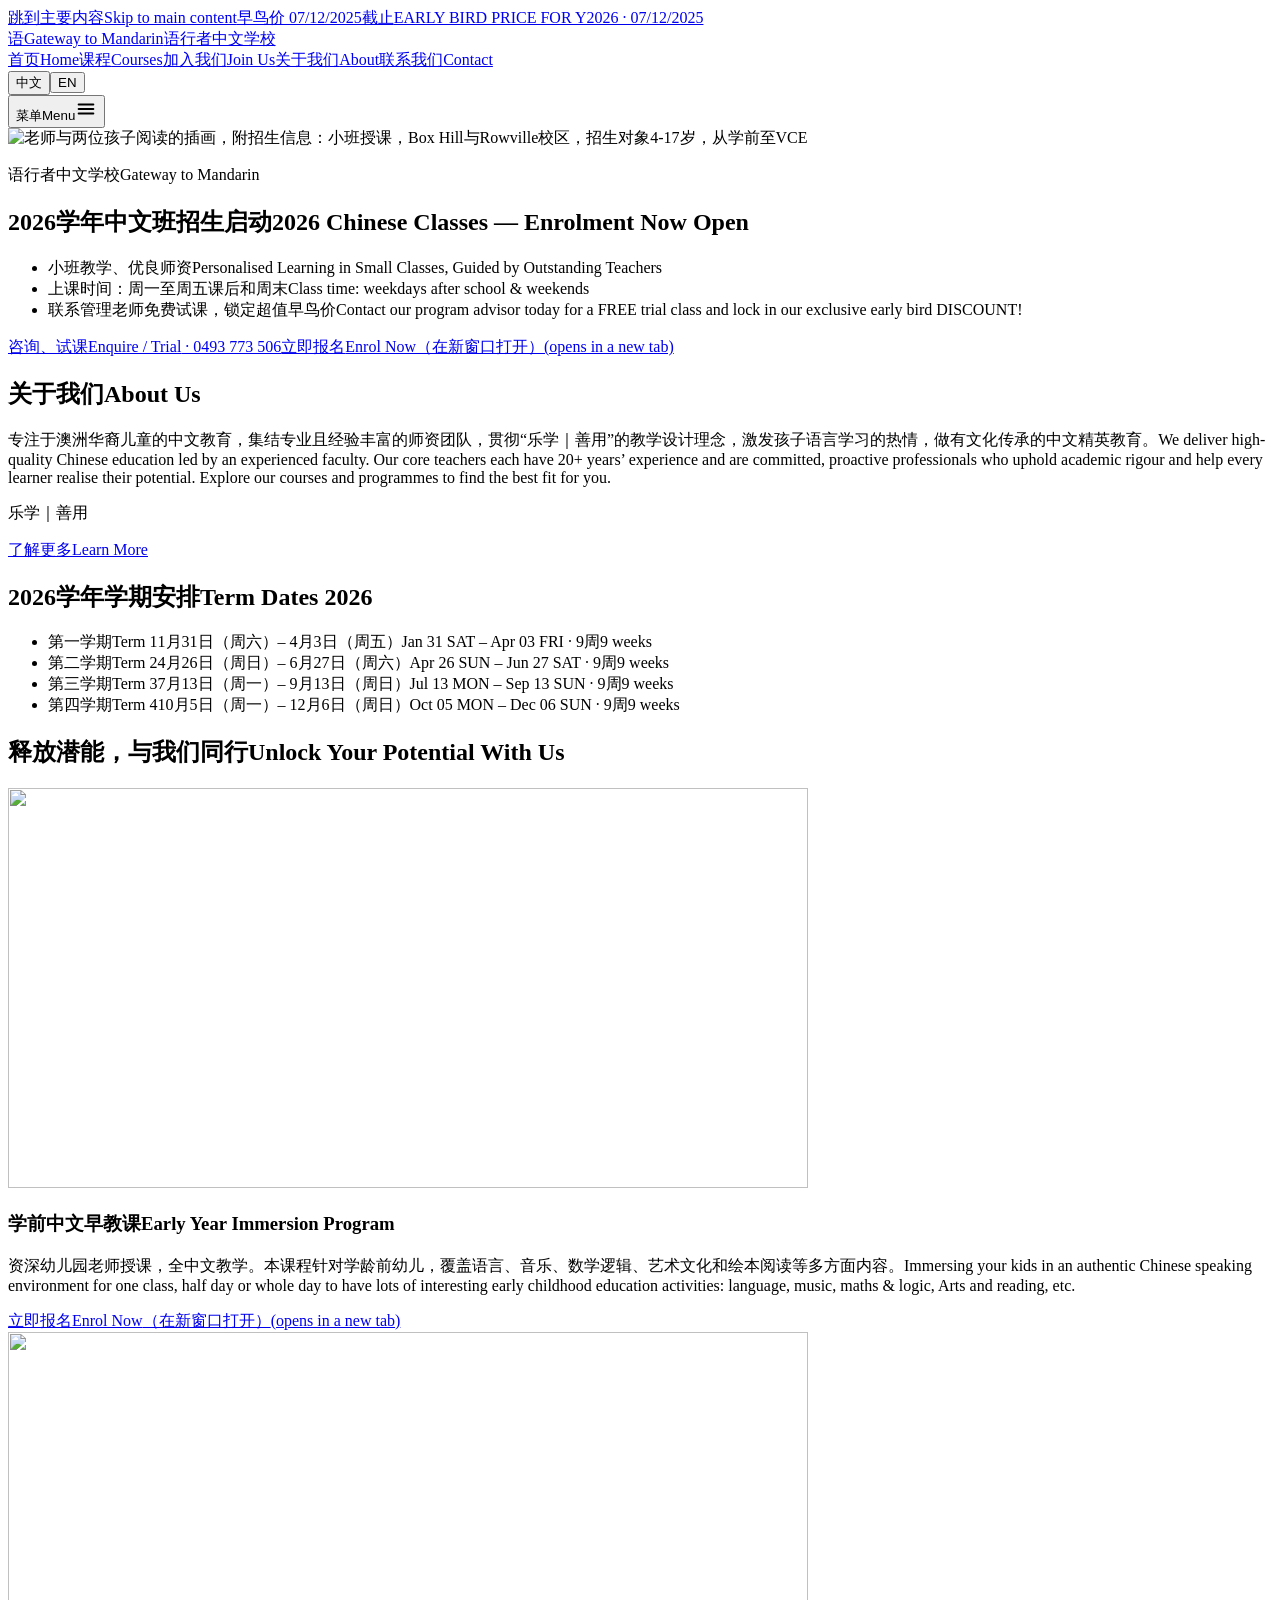
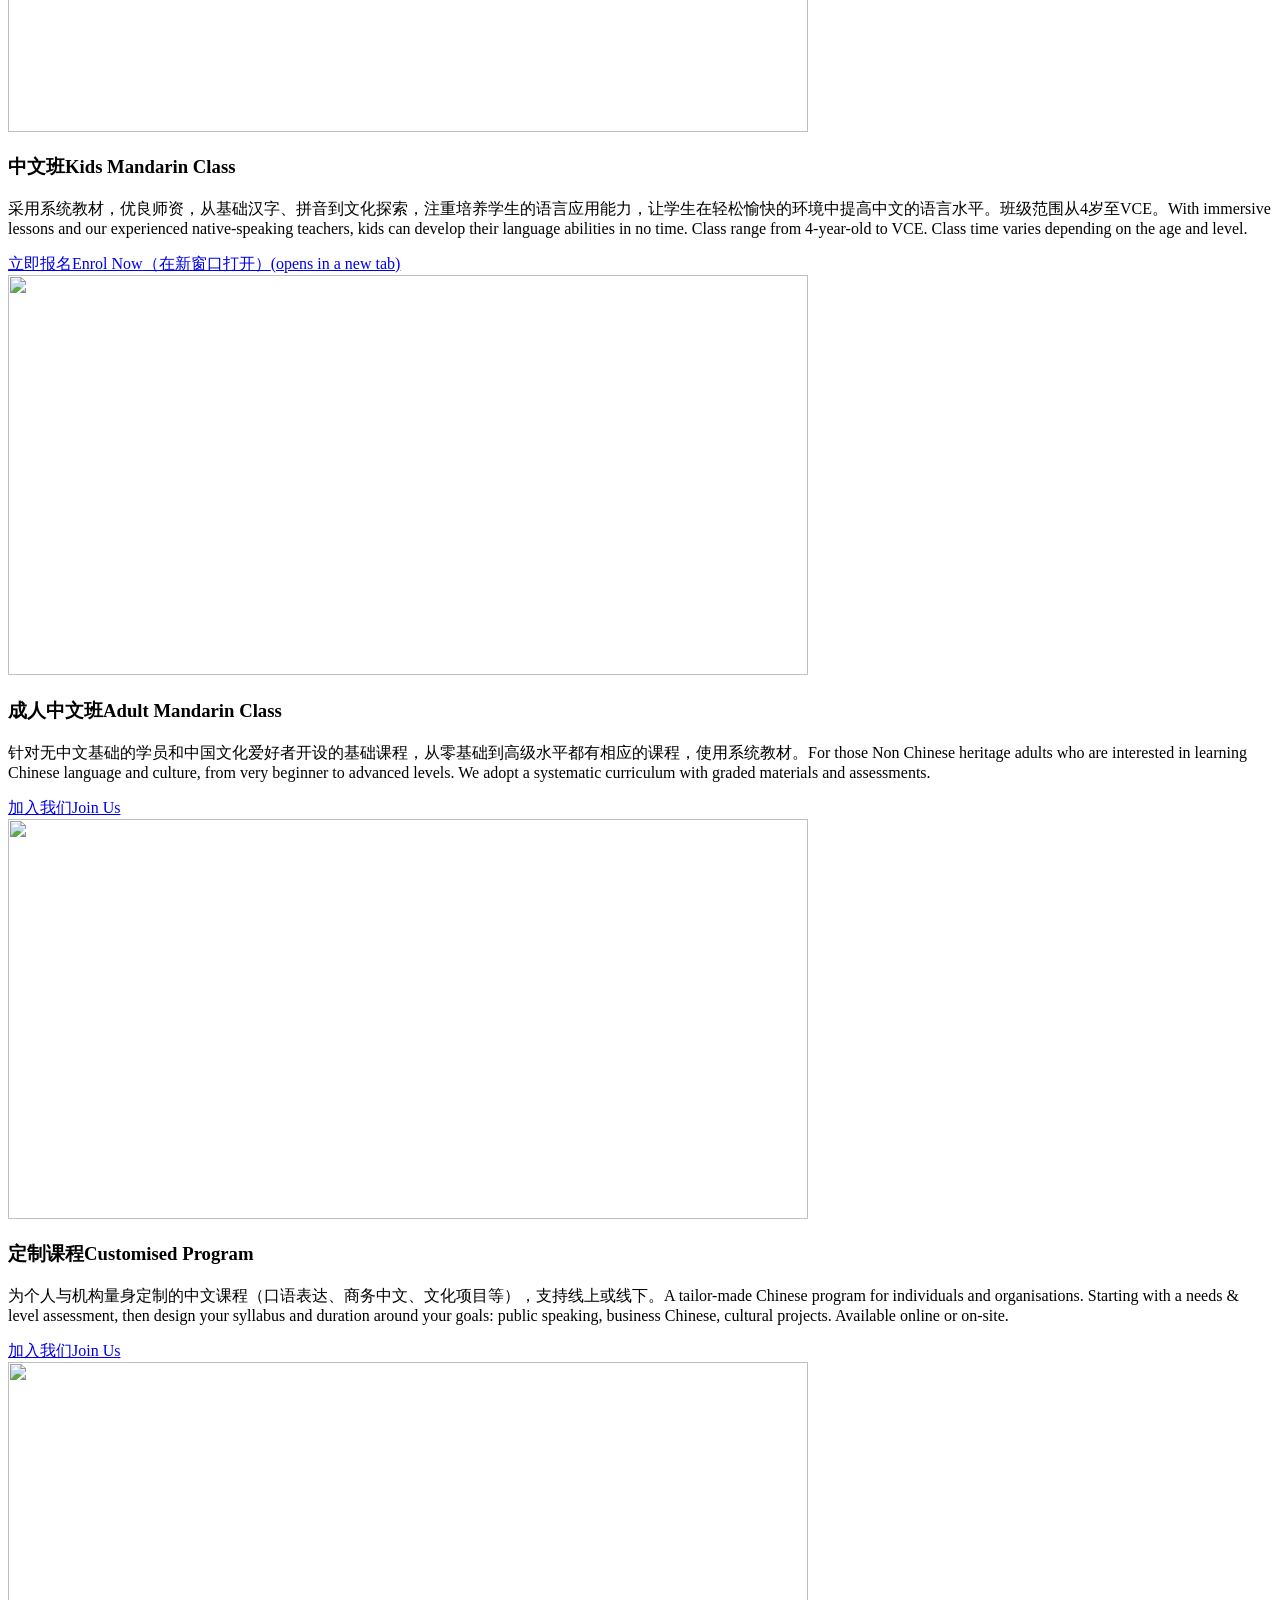
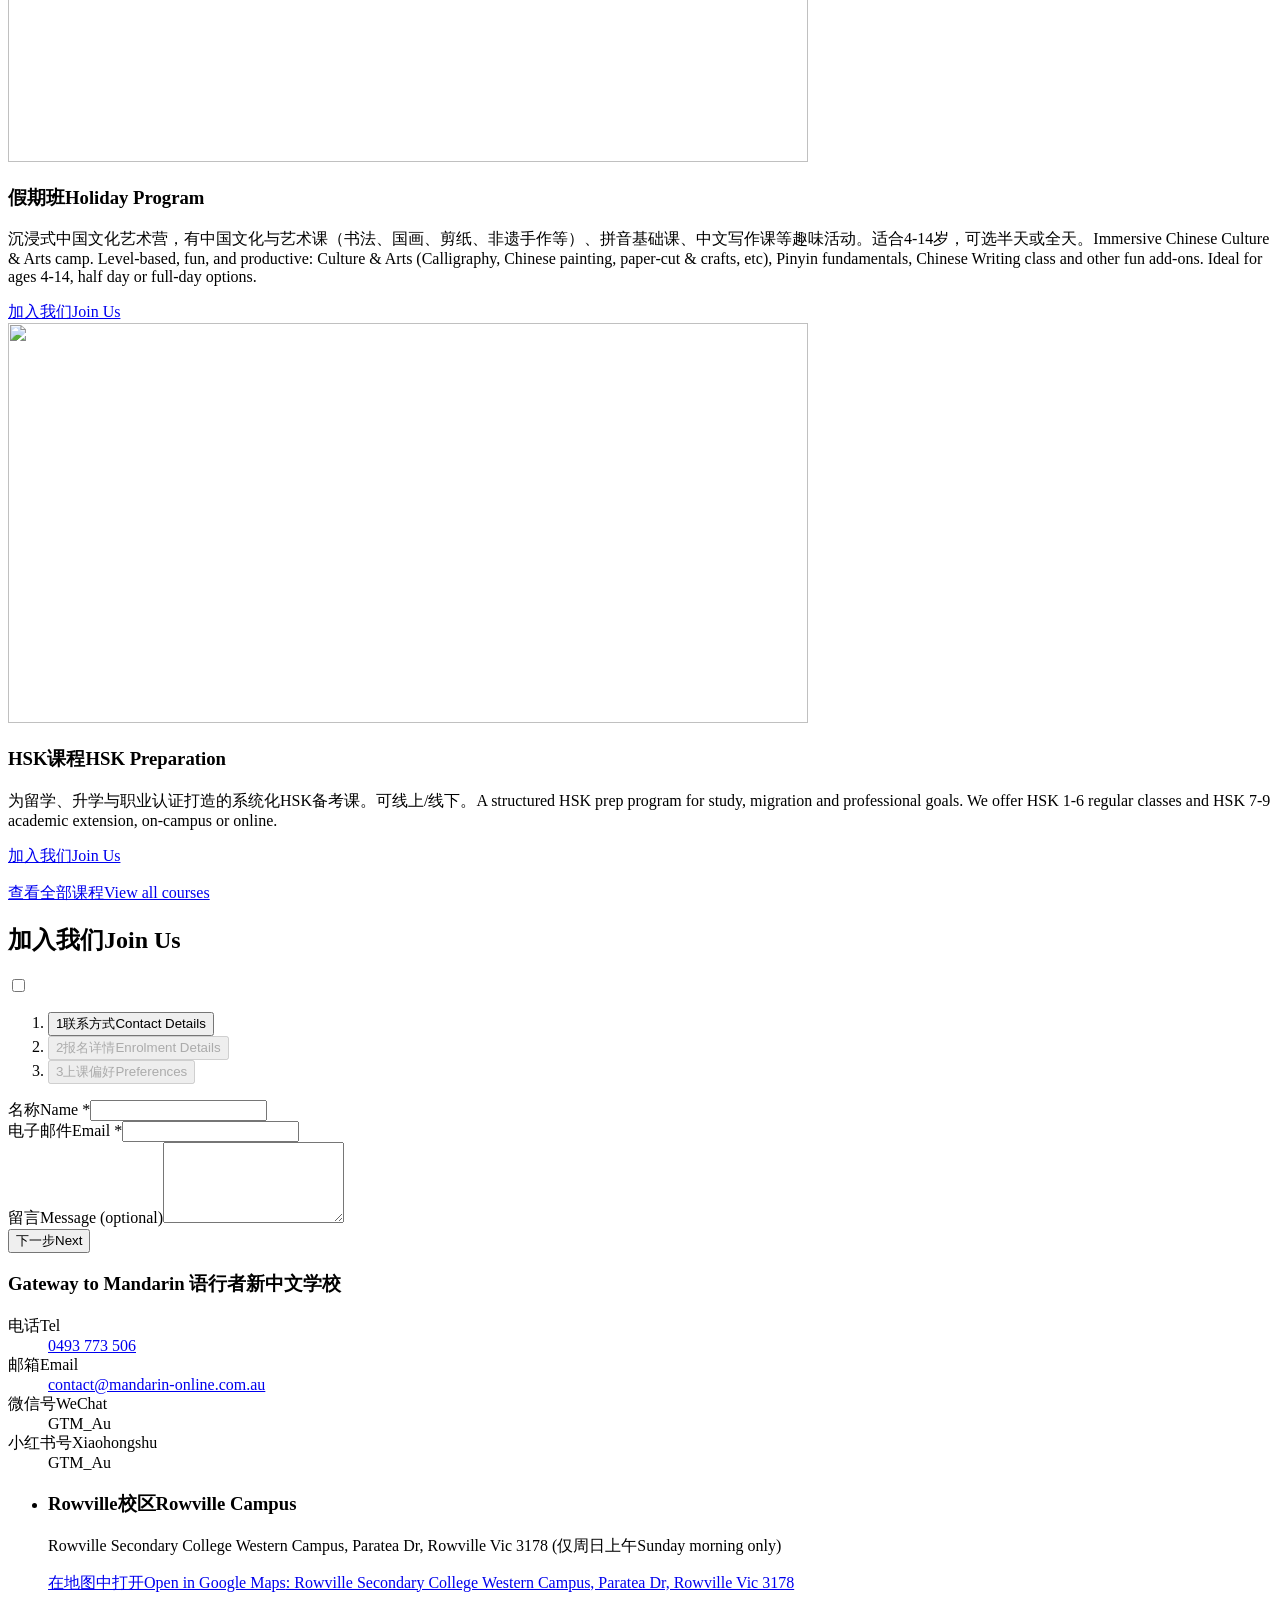
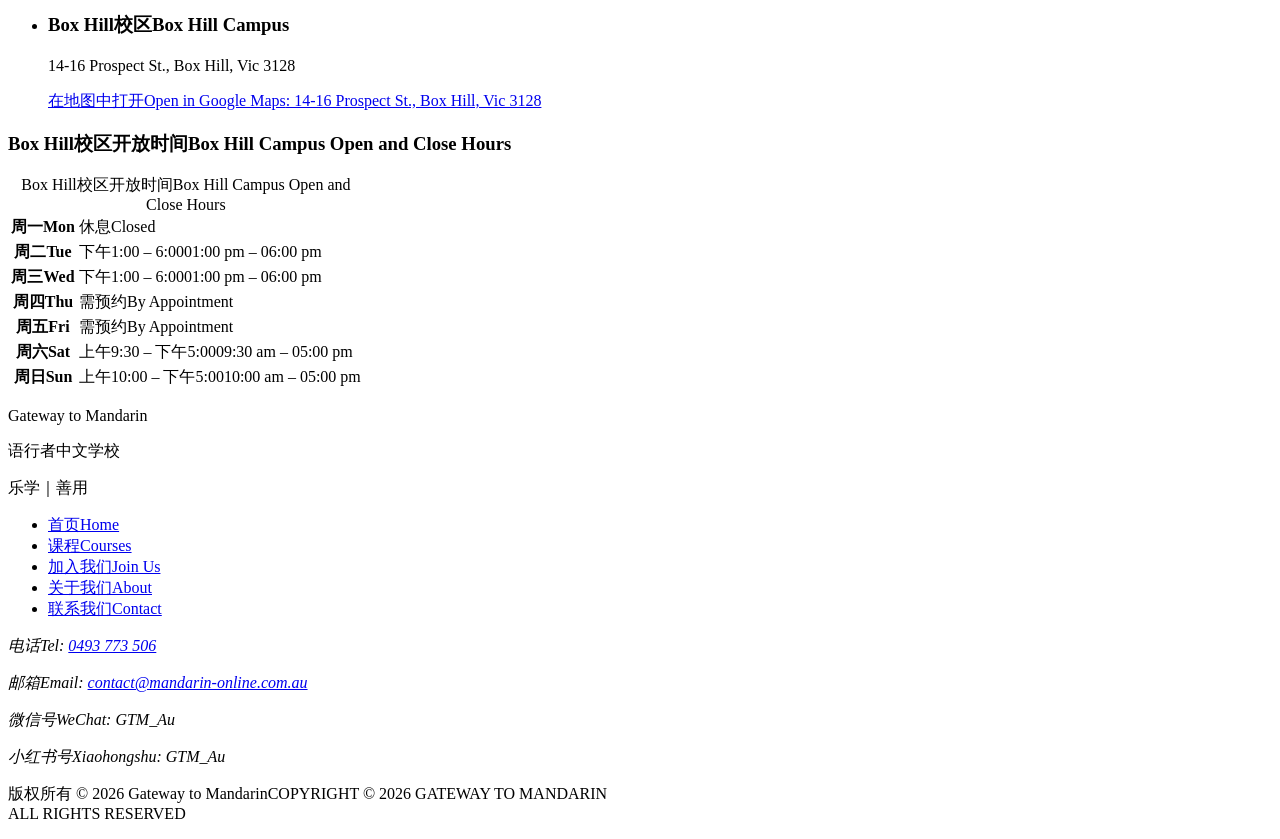
==== commit 90db6e4d: "rebuild" ====
--- a/index.html
+++ b/index.html
@@ -29,4 +29,4 @@
         document.addEventListener('DOMContentLoaded', sync);
         new MutationObserver(sync).observe(root, { attributes: true, attributeFilter: ['data-lang'] });
       })();
-    })();</script><link rel="preload" as="image" href="/_astro/hero.CVqvzv-u_Lrrk5.webp" fetchpriority="high"><script type="application/ld+json">{"@context":"https://schema.org","@type":"EducationalOrganization","@id":"https://mandarin-online.com.au/#organization","name":"Gateway to Mandarin 语行者中文学校","alternateName":["Gateway to Mandarin","语行者中文学校","语行者新中文学校"],"url":"https://mandarin-online.com.au","logo":"https://mandarin-online.com.au/favicon.svg","image":"https://mandarin-online.com.au/og.jpg","telephone":"+61493773506","email":"contact@mandarin-online.com.au","inLanguage":["zh-Hans","en-AU"],"location":[{"@type":"Place","name":"Box Hill Campus","address":{"@type":"PostalAddress","streetAddress":"14-16 Prospect St.","addressLocality":"Box Hill","addressRegion":"VIC","postalCode":"3128","addressCountry":"AU"},"openingHoursSpecification":[{"@type":"OpeningHoursSpecification","dayOfWeek":["Tuesday","Wednesday"],"opens":"13:00","closes":"18:00"},{"@type":"OpeningHoursSpecification","dayOfWeek":"Saturday","opens":"09:30","closes":"17:00"},{"@type":"OpeningHoursSpecification","dayOfWeek":"Sunday","opens":"10:00","closes":"17:00"}]},{"@type":"Place","name":"Rowville Campus","address":{"@type":"PostalAddress","streetAddress":"Rowville Secondary College Western Campus, Paratea Dr","addressLocality":"Rowville","addressRegion":"VIC","postalCode":"3178","addressCountry":"AU"}}],"contactPoint":{"@type":"ContactPoint","telephone":"+61493773506","email":"contact@mandarin-online.com.au","contactType":"enrolment enquiries","availableLanguage":["Chinese","English"]}}</script><link rel="stylesheet" href="/_astro/Layout.M-HUGHUc.css"></head><body><a href="#main" class="bg-ink text-paper focus:ring-accent sr-only z-50 rounded-md px-4 py-3 focus:not-sr-only focus:fixed focus:top-3 focus:left-3 focus:ring-2"><span data-l="zh" lang="zh-Hans">跳到主要内容</span><span data-l="en" lang="en-AU">Skip to main content</span></a><a href="https://forms.gle/pj9mWUy6HFrhzwUr8" target="_blank" rel="noopener noreferrer" class="bg-accent text-ink hover:bg-ink hover:text-paper block px-4 py-2.5 text-center text-sm font-semibold tracking-wide no-underline transition-colors"><span data-l="zh" lang="zh-Hans">早鸟价 07/12/2025截止</span><span data-l="en" lang="en-AU">EARLY BIRD PRICE FOR Y2026 · 07/12/2025</span></a><header class="border-line bg-paper/95 sticky top-0 z-40 border-b backdrop-blur py-2"><div class="wrap relative flex min-h-[4.5rem] items-center justify-between gap-4"><a href="/" class="group flex items-center gap-3 no-underline" aria-label="Gateway to Mandarin 语行者中文学校"><span class="seal h-10 w-10 text-xl" aria-hidden="true">语</span><span class="flex flex-col leading-tight"><span class="font-display text-ink text-lg font-semibold tracking-tight">Gateway to Mandarin</span><span class="text-muted text-sm" lang="zh-Hans">语行者中文学校</span></span></a><style>astro-island,astro-slot,astro-static-slot{display:contents}</style><script>(()=>{var e=async t=>{await(await t())()};(self.Astro||(self.Astro={})).load=e;window.dispatchEvent(new Event("astro:load"));})();</script><script>(()=>{var g=Object.defineProperty;var w=(a,s,c)=>s in a?g(a,s,{enumerable:!0,configurable:!0,writable:!0,value:c}):a[s]=c;var l=(a,s,c)=>w(a,typeof s!="symbol"?s+"":s,c);var E=new Set(["__proto__","constructor","prototype"]);{let a={0:t=>y(t),1:t=>c(t),2:t=>new RegExp(t),3:t=>new Date(t),4:t=>new Map(c(t)),5:t=>new Set(c(t)),6:t=>BigInt(t),7:t=>new URL(t),8:t=>new Uint8Array(t),9:t=>new Uint16Array(t),10:t=>new Uint32Array(t),11:t=>Number.POSITIVE_INFINITY*t},s=t=>{let[p,e]=t;return p in a?a[p](e):void 0},c=t=>t.map(s),y=t=>typeof t!="object"||t===null?t:Object.fromEntries(Object.entries(t).map(([p,e])=>[p,s(e)]));class f extends HTMLElement{constructor(){super(...arguments);l(this,"Component");l(this,"hydrator");l(this,"hydrate",async()=>{var b;if(!this.hydrator||!this.isConnected)return;let e=(b=this.parentElement)==null?void 0:b.closest("astro-island[ssr]");if(e){e.addEventListener("astro:hydrate",this.hydrate,{once:!0});return}let r=this.querySelectorAll("astro-slot"),n={},d=this.querySelectorAll("template[data-astro-template]");for(let o of d){let i=o.closest(this.tagName);i!=null&&i.isSameNode(this)&&(n[o.getAttribute("data-astro-template")||"default"]=o.innerHTML,o.remove())}for(let o of r){let i=o.closest(this.tagName);i!=null&&i.isSameNode(this)&&(n[o.getAttribute("name")||"default"]=o.innerHTML)}let u;try{u=this.hasAttribute("props")?y(JSON.parse(this.getAttribute("props"))):{}}catch(o){let i=this.getAttribute("component-url")||"<unknown>",v=this.getAttribute("component-export");throw v&&(i+=` (export ${v})`),console.error(`[hydrate] Error parsing props for component ${i}`,this.getAttribute("props"),o),o}let h;await this.hydrator(this)(this.Component,u,n,{client:this.getAttribute("client")}),this.removeAttribute("ssr"),this.dispatchEvent(new CustomEvent("astro:hydrate"))});l(this,"unmount",()=>{this.isConnected||this.dispatchEvent(new CustomEvent("astro:unmount"))})}disconnectedCallback(){document.removeEventListener("astro:after-swap",this.unmount),document.addEventListener("astro:after-swap",this.unmount,{once:!0})}connectedCallback(){if(!this.hasAttribute("await-children")||document.readyState==="interactive"||document.readyState==="complete")this.childrenConnectedCallback();else{let e=()=>{document.removeEventListener("DOMContentLoaded",e),r.disconnect(),this.childrenConnectedCallback()},r=new MutationObserver(()=>{var n;((n=this.lastChild)==null?void 0:n.nodeType)===Node.COMMENT_NODE&&this.lastChild.nodeValue==="astro:end"&&(this.lastChild.remove(),e())});r.observe(this,{childList:!0}),document.addEventListener("DOMContentLoaded",e)}}async childrenConnectedCallback(){let e=this.getAttribute("before-hydration-url");e&&await import(e),this.start()}getRetryImportUrl(e){let r=new URL(e,document.baseURI);return r.searchParams.set("astro-retry",Date.now().toString()),r.toString()}async importWithRetry(e){try{return await import(e)}catch(r){return await new Promise(n=>setTimeout(n,1e3)),import(this.getRetryImportUrl(e))}}handleHydrationError(e){let r=this.getAttribute("component-url"),n=new CustomEvent("astro:hydration-error",{cancelable:!0,bubbles:!0,composed:!0,detail:{error:e,componentUrl:r}});this.dispatchEvent(n)&&console.error(`[astro-island] Error hydrating ${r}`,e)}async start(){let e=JSON.parse(this.getAttribute("opts")),r=this.getAttribute("client");if(Astro[r]===void 0){window.addEventListener(`astro:${r}`,()=>this.start(),{once:!0});return}try{await Astro[r](async()=>{let n=this.getAttribute("renderer-url");try{let[d,{default:u}]=await Promise.all([this.importWithRetry(this.getAttribute("component-url")),n?this.importWithRetry(n):Promise.resolve({default:()=>()=>{}})]),h=this.getAttribute("component-export")||"default";if(h.includes(".")){this.Component=d;for(let m of h.split(".")){if(E.has(m)||!this.Component||typeof this.Component!="object"&&typeof this.Component!="function"||!Object.hasOwn(this.Component,m))throw new Error(`Invalid component export path: ${h}`);this.Component=this.Component[m]}}else{if(E.has(h))throw new Error(`Invalid component export path: ${h}`);this.Component=d[h]}return this.hydrator=u,this.hydrate}catch(d){return this.handleHydrationError(d),()=>{}}},e,this)}catch(n){this.handleHydrationError(n)}}attributeChangedCallback(){this.hydrate()}}l(f,"observedAttributes",["props"]),customElements.get("astro-island")||customElements.define("astro-island",f)}})();</script><astro-island uid="KQTel" prefix="r3" component-url="/_astro/Nav.D7ck2YD-.js" component-export="default" renderer-url="/_astro/client.Dda4loRL.js" props="{&quot;items&quot;:[1,[[0,{&quot;href&quot;:[0,&quot;/&quot;],&quot;zh&quot;:[0,&quot;首页&quot;],&quot;en&quot;:[0,&quot;Home&quot;]}],[0,{&quot;href&quot;:[0,&quot;/courses/&quot;],&quot;zh&quot;:[0,&quot;课程&quot;],&quot;en&quot;:[0,&quot;Courses&quot;]}],[0,{&quot;href&quot;:[0,&quot;/join-us/&quot;],&quot;zh&quot;:[0,&quot;加入我们&quot;],&quot;en&quot;:[0,&quot;Join Us&quot;]}],[0,{&quot;href&quot;:[0,&quot;/about/&quot;],&quot;zh&quot;:[0,&quot;关于我们&quot;],&quot;en&quot;:[0,&quot;About&quot;]}],[0,{&quot;href&quot;:[0,&quot;/contact/&quot;],&quot;zh&quot;:[0,&quot;联系我们&quot;],&quot;en&quot;:[0,&quot;Contact&quot;]}]]],&quot;current&quot;:[0,&quot;/&quot;]}" ssr client="load" opts="{&quot;name&quot;:&quot;Nav&quot;,&quot;value&quot;:true}" await-children><div class="flex items-center gap-2 sm:gap-4"><nav aria-label="Main" class="hidden items-center gap-8 lg:flex"><a href="/" aria-current="page" class="py-2 text-[0.95rem] font-medium no-underline transition-colors text-accent-strong decoration-accent-strong underline decoration-2 underline-offset-8"><span data-l="zh" lang="zh-Hans">首页</span><span data-l="en" lang="en-AU">Home</span></a><a href="/courses/" class="py-2 text-[0.95rem] font-medium no-underline transition-colors text-ink hover:text-accent-strong"><span data-l="zh" lang="zh-Hans">课程</span><span data-l="en" lang="en-AU">Courses</span></a><a href="/join-us/" class="py-2 text-[0.95rem] font-medium no-underline transition-colors text-ink hover:text-accent-strong"><span data-l="zh" lang="zh-Hans">加入我们</span><span data-l="en" lang="en-AU">Join Us</span></a><a href="/about/" class="py-2 text-[0.95rem] font-medium no-underline transition-colors text-ink hover:text-accent-strong"><span data-l="zh" lang="zh-Hans">关于我们</span><span data-l="en" lang="en-AU">About</span></a><a href="/contact/" class="py-2 text-[0.95rem] font-medium no-underline transition-colors text-ink hover:text-accent-strong"><span data-l="zh" lang="zh-Hans">联系我们</span><span data-l="en" lang="en-AU">Contact</span></a></nav><div role="group" aria-label="Language / 语言" class="border-line flex overflow-hidden rounded-full border-2 bg-white text-sm font-semibold"><button type="button" lang="zh-Hans" aria-pressed="false" class="min-h-10 min-w-14 px-3 transition-colors text-ink hover:bg-accent-tint">中文</button><button type="button" lang="en" aria-pressed="false" class="min-h-10 min-w-14 px-3 transition-colors text-ink hover:bg-accent-tint">EN</button></div><button type="button" aria-expanded="false" aria-controls="mobile-menu" class="border-line text-ink hover:bg-accent-tint flex h-12 w-12 items-center justify-center rounded-full border-2 bg-white lg:hidden"><span class="sr-only"><span data-l="zh" lang="zh-Hans">菜单</span><span data-l="en" lang="en-AU">Menu</span></span><svg width="22" height="22" viewBox="0 0 24 24" fill="none" stroke="currentColor" stroke-width="2.2" stroke-linecap="round" aria-hidden="true"><path d="M4 7h16M4 12h16M4 17h16"></path></svg></button><nav id="mobile-menu" aria-label="Main (mobile)" hidden="" class="border-line bg-paper shadow-lift absolute inset-x-0 top-full border-t lg:hidden"><div class="wrap flex flex-col py-3"><a href="/" aria-current="page" class="border-line/70 flex min-h-14 items-center border-b text-lg last:border-b-0 font-medium no-underline transition-colors text-accent-strong decoration-accent-strong underline decoration-2 underline-offset-8"><span data-l="zh" lang="zh-Hans">首页</span><span data-l="en" lang="en-AU">Home</span></a><a href="/courses/" class="border-line/70 flex min-h-14 items-center border-b text-lg last:border-b-0 font-medium no-underline transition-colors text-ink hover:text-accent-strong"><span data-l="zh" lang="zh-Hans">课程</span><span data-l="en" lang="en-AU">Courses</span></a><a href="/join-us/" class="border-line/70 flex min-h-14 items-center border-b text-lg last:border-b-0 font-medium no-underline transition-colors text-ink hover:text-accent-strong"><span data-l="zh" lang="zh-Hans">加入我们</span><span data-l="en" lang="en-AU">Join Us</span></a><a href="/about/" class="border-line/70 flex min-h-14 items-center border-b text-lg last:border-b-0 font-medium no-underline transition-colors text-ink hover:text-accent-strong"><span data-l="zh" lang="zh-Hans">关于我们</span><span data-l="en" lang="en-AU">About</span></a><a href="/contact/" class="border-line/70 flex min-h-14 items-center border-b text-lg last:border-b-0 font-medium no-underline transition-colors text-ink hover:text-accent-strong"><span data-l="zh" lang="zh-Hans">联系我们</span><span data-l="en" lang="en-AU">Contact</span></a></div></nav></div><!--astro:end--></astro-island></div></header><main id="main"><section class="from-paper-deep to-paper bg-gradient-to-b"><div class="wrap grid items-center gap-10 py-12 sm:py-16 lg:grid-cols-[minmax(0,26rem)_1fr] lg:gap-16 lg:py-20"><div class="shadow-lift mx-auto w-full max-w-sm overflow-hidden rounded-3xl lg:max-w-none"><img src="/_astro/hero.CVqvzv-u_Lrrk5.webp" srcset="/_astro/hero.CVqvzv-u_Lrrk5.webp 438w, /_astro/hero.CVqvzv-u_Z1ShR5.webp 710w" alt="老师与两位孩子阅读的插画，附招生信息：小班授课，Box Hill与Rowville校区，招生对象4-17岁，从学前至VCE" data-alt-en="Illustration of a teacher reading with two children, with enrolment details: small classes, Box Hill and Rowville campuses, ages 4–17 from pre-school to VCE" sizes="(min-width: 1024px) 416px, 384px" loading="eager" fetchpriority="high" decoding="async" width="438" height="500" class="h-auto w-full"></div><div><p class="eyebrow mb-4"><span data-l="zh" lang="zh-Hans">语行者中文学校</span><span data-l="en" lang="en-AU">Gateway to Mandarin</span></p><h1 class="text-4xl font-semibold sm:text-5xl lg:text-6xl"><span data-l="zh" lang="zh-Hans">2026学年中文班招生启动</span><span data-l="en" lang="en-AU">2026 Chinese Classes — Enrolment Now Open</span></h1><ul class="mt-8 space-y-3 text-lg"><li class="flex gap-3"><span class="bg-accent mt-3 h-2 w-2 shrink-0 rounded-full" aria-hidden="true"></span><span><span data-l="zh" lang="zh-Hans">小班教学、优良师资</span><span data-l="en" lang="en-AU">Personalised Learning in Small Classes, Guided by Outstanding Teachers</span></span></li><li class="flex gap-3"><span class="bg-accent mt-3 h-2 w-2 shrink-0 rounded-full" aria-hidden="true"></span><span><span data-l="zh" lang="zh-Hans">上课时间：周一至周五课后和周末</span><span data-l="en" lang="en-AU">Class time: weekdays after school &amp; weekends</span></span></li><li class="flex gap-3"><span class="bg-accent mt-3 h-2 w-2 shrink-0 rounded-full" aria-hidden="true"></span><span><span data-l="zh" lang="zh-Hans">联系管理老师免费试课，锁定超值早鸟价</span><span data-l="en" lang="en-AU">Contact our program advisor today for a FREE trial class and lock in our exclusive early bird DISCOUNT!</span></span></li></ul><div class="mt-9 flex flex-col gap-3 sm:flex-row"><a href="tel:+61493773506" class="btn btn-primary"><span data-l="zh" lang="zh-Hans">咨询、试课</span><span data-l="en" lang="en-AU">Enquire / Trial</span> · 0493 773 506</a><a href="https://docs.google.com/forms/d/1Z8LY9Wm-4JxCjfrlJ8DwAkeSFoDITIdkuviw_HNy2RM/viewform" target="_blank" rel="noopener noreferrer" class="btn btn-ghost"><span data-l="zh" lang="zh-Hans">立即报名</span><span data-l="en" lang="en-AU">Enrol Now</span><span class="sr-only"><span data-l="zh" lang="zh-Hans">（在新窗口打开）</span><span data-l="en" lang="en-AU">(opens in a new tab)</span></span></a></div></div></div></section><section class="section"><div class="wrap grid gap-10 lg:grid-cols-[1.1fr_1fr] lg:gap-16"><div><h2 class="text-3xl font-semibold sm:text-4xl"><span data-l="zh" lang="zh-Hans">关于我们</span><span data-l="en" lang="en-AU">About Us</span></h2><p class="text-ink-soft mt-6 max-w-prose text-lg"><span data-l="zh" lang="zh-Hans">专注于澳洲华裔儿童的中文教育，集结专业且经验丰富的师资团队，贯彻“乐学｜善用”的教学设计理念，激发孩子语言学习的热情，做有文化传承的中文精英教育。</span><span data-l="en" lang="en-AU">We deliver high-quality Chinese education led by an experienced faculty. Our core teachers each have 20+ years’ experience and are committed, proactive professionals who uphold academic rigour and help every learner realise their potential. Explore our courses and programmes to find the best fit for you.</span></p><p class="mt-6"><span class="seal px-3 py-2 text-lg" lang="zh-Hans">乐学｜善用</span></p><a href="/about/" class="btn btn-ghost mt-8"><span data-l="zh" lang="zh-Hans">了解更多</span><span data-l="en" lang="en-AU">Learn More</span></a></div><div class="card p-6 sm:p-8"><h2 class="text-2xl font-semibold"><span data-l="zh" lang="zh-Hans">2026学年学期安排</span><span data-l="en" lang="en-AU">Term Dates 2026</span></h2><ul class="divide-line mt-5 divide-y"><li class="flex flex-col gap-1 py-4 sm:flex-row sm:items-baseline sm:justify-between sm:gap-6"><span class="font-display text-lg font-semibold"><span data-l="zh" lang="zh-Hans">第一学期</span><span data-l="en" lang="en-AU">Term 1</span></span><span class="text-ink-soft"><span data-l="zh" lang="zh-Hans">1月31日（周六）– 4月3日（周五）</span><span data-l="en" lang="en-AU">Jan 31 SAT – Apr 03 FRI</span><span class="text-muted"> · <span data-l="zh" lang="zh-Hans">9周</span><span data-l="en" lang="en-AU">9 weeks</span></span></span></li><li class="flex flex-col gap-1 py-4 sm:flex-row sm:items-baseline sm:justify-between sm:gap-6"><span class="font-display text-lg font-semibold"><span data-l="zh" lang="zh-Hans">第二学期</span><span data-l="en" lang="en-AU">Term 2</span></span><span class="text-ink-soft"><span data-l="zh" lang="zh-Hans">4月26日（周日）– 6月27日（周六）</span><span data-l="en" lang="en-AU">Apr 26 SUN – Jun 27 SAT</span><span class="text-muted"> · <span data-l="zh" lang="zh-Hans">9周</span><span data-l="en" lang="en-AU">9 weeks</span></span></span></li><li class="flex flex-col gap-1 py-4 sm:flex-row sm:items-baseline sm:justify-between sm:gap-6"><span class="font-display text-lg font-semibold"><span data-l="zh" lang="zh-Hans">第三学期</span><span data-l="en" lang="en-AU">Term 3</span></span><span class="text-ink-soft"><span data-l="zh" lang="zh-Hans">7月13日（周一）– 9月13日（周日）</span><span data-l="en" lang="en-AU">Jul 13 MON – Sep 13 SUN</span><span class="text-muted"> · <span data-l="zh" lang="zh-Hans">9周</span><span data-l="en" lang="en-AU">9 weeks</span></span></span></li><li class="flex flex-col gap-1 py-4 sm:flex-row sm:items-baseline sm:justify-between sm:gap-6"><span class="font-display text-lg font-semibold"><span data-l="zh" lang="zh-Hans">第四学期</span><span data-l="en" lang="en-AU">Term 4</span></span><span class="text-ink-soft"><span data-l="zh" lang="zh-Hans">10月5日（周一）– 12月6日（周日）</span><span data-l="en" lang="en-AU">Oct 05 MON – Dec 06 SUN</span><span class="text-muted"> · <span data-l="zh" lang="zh-Hans">9周</span><span data-l="en" lang="en-AU">9 weeks</span></span></span></li></ul></div></div></section><section class="section bg-paper-deep"><div class="wrap"><h2 class="text-3xl font-semibold sm:text-4xl"><span data-l="zh" lang="zh-Hans">释放潜能，与我们同行</span><span data-l="en" lang="en-AU">Unlock Your Potential With Us</span></h2><div class="mt-10 grid gap-6 sm:grid-cols-2 lg:grid-cols-3"><article class="card flex h-full flex-col overflow-hidden transition-shadow duration-200 hover:shadow-lift" id="early-year"><div class="aspect-[2/1] overflow-hidden"><img src="/_astro/early-year.fHphD-8N_Z2jSAn9.webp" srcset="/_astro/early-year.fHphD-8N_ZXeuMa.webp 400w, /_astro/early-year.fHphD-8N_Z1DyxzE.webp 600w, /_astro/early-year.fHphD-8N_Z2jSAn9.webp 800w" alt sizes="(min-width: 1024px) 360px, (min-width: 640px) 45vw, 100vw" loading="lazy" style="object-position:center 30%" decoding="async" width="800" height="400" class="h-full w-full object-cover"></div><div class="flex flex-1 flex-col p-6 sm:p-7"><h3 class="text-xl font-semibold"><span data-l="zh" lang="zh-Hans">学前中文早教课</span><span data-l="en" lang="en-AU">Early Year Immersion Program</span></h3><p class="text-ink-soft mt-4 flex-1 text-[0.97rem]"><span data-l="zh" lang="zh-Hans">资深幼儿园老师授课，全中文教学。本课程针对学龄前幼儿，覆盖语言、音乐、数学逻辑、艺术文化和绘本阅读等多方面内容。</span><span data-l="en" lang="en-AU">Immersing your kids in an authentic Chinese speaking environment for one class, half day or whole day to have lots of interesting early childhood education activities: language, music, maths &amp; logic, Arts and reading, etc.</span></p><div class="mt-6"><a href="https://docs.google.com/forms/d/1Z8LY9Wm-4JxCjfrlJ8DwAkeSFoDITIdkuviw_HNy2RM/viewform" target="_blank" rel="noopener noreferrer" class="btn btn-primary"><span data-l="zh" lang="zh-Hans">立即报名</span><span data-l="en" lang="en-AU">Enrol Now</span><span class="sr-only"><span data-l="zh" lang="zh-Hans">（在新窗口打开）</span><span data-l="en" lang="en-AU">(opens in a new tab)</span></span></a></div></div></article><article class="card flex h-full flex-col overflow-hidden transition-shadow duration-200 hover:shadow-lift" id="kids"><div class="aspect-[2/1] overflow-hidden"><img src="/_astro/kids.DtWamJBv_sQQLi.webp" srcset="/_astro/kids.DtWamJBv_Z2oUGXW.webp 400w, /_astro/kids.DtWamJBv_ZX1U6k.webp 600w, /_astro/kids.DtWamJBv_sQQLi.webp 800w" alt sizes="(min-width: 1024px) 360px, (min-width: 640px) 45vw, 100vw" loading="lazy" style="object-position:center 45%" decoding="async" width="800" height="400" class="h-full w-full object-cover"></div><div class="flex flex-1 flex-col p-6 sm:p-7"><h3 class="text-xl font-semibold"><span data-l="zh" lang="zh-Hans">中文班</span><span data-l="en" lang="en-AU">Kids Mandarin Class</span></h3><p class="text-ink-soft mt-4 flex-1 text-[0.97rem]"><span data-l="zh" lang="zh-Hans">采用系统教材，优良师资，从基础汉字、拼音到文化探索，注重培养学生的语言应用能力，让学生在轻松愉快的环境中提高中文的语言水平。班级范围从4岁至VCE。</span><span data-l="en" lang="en-AU">With immersive lessons and our experienced native-speaking teachers, kids can develop their language abilities in no time. Class range from 4-year-old to VCE. Class time varies depending on the age and level.</span></p><div class="mt-6"><a href="https://docs.google.com/forms/d/1Z8LY9Wm-4JxCjfrlJ8DwAkeSFoDITIdkuviw_HNy2RM/viewform" target="_blank" rel="noopener noreferrer" class="btn btn-primary"><span data-l="zh" lang="zh-Hans">立即报名</span><span data-l="en" lang="en-AU">Enrol Now</span><span class="sr-only"><span data-l="zh" lang="zh-Hans">（在新窗口打开）</span><span data-l="en" lang="en-AU">(opens in a new tab)</span></span></a></div></div></article><article class="card flex h-full flex-col overflow-hidden transition-shadow duration-200 hover:shadow-lift" id="adult"><div class="aspect-[2/1] overflow-hidden"><img src="/_astro/adult.CziaHBG0_1GJhO8.webp" srcset="/_astro/adult.CziaHBG0_Z2dEjaj.webp 400w, /_astro/adult.CziaHBG0_ZfWvaA.webp 600w, /_astro/adult.CziaHBG0_1GJhO8.webp 800w" alt sizes="(min-width: 1024px) 360px, (min-width: 640px) 45vw, 100vw" loading="lazy" style="object-position:center 30%" decoding="async" width="800" height="400" class="h-full w-full object-cover"></div><div class="flex flex-1 flex-col p-6 sm:p-7"><h3 class="text-xl font-semibold"><span data-l="zh" lang="zh-Hans">成人中文班</span><span data-l="en" lang="en-AU">Adult Mandarin Class</span></h3><p class="text-ink-soft mt-4 flex-1 text-[0.97rem]"><span data-l="zh" lang="zh-Hans">针对无中文基础的学员和中国文化爱好者开设的基础课程，从零基础到高级水平都有相应的课程，使用系统教材。</span><span data-l="en" lang="en-AU">For those Non Chinese heritage adults who are interested in learning Chinese language and culture, from very beginner to advanced levels. We adopt a systematic curriculum with graded materials and assessments.</span></p><div class="mt-6"><a href="/join-us/" class="btn btn-ghost"><span data-l="zh" lang="zh-Hans">加入我们</span><span data-l="en" lang="en-AU">Join Us</span></a></div></div></article><article class="card flex h-full flex-col overflow-hidden transition-shadow duration-200 hover:shadow-lift" id="custom"><div class="aspect-[2/1] overflow-hidden"><img src="/_astro/custom.Ch2-bYhW_Z1lVIqY.webp" srcset="/_astro/custom.Ch2-bYhW_Z20LrTY.webp 400w, /_astro/custom.Ch2-bYhW_QetdY.webp 600w, /_astro/custom.Ch2-bYhW_Z1lVIqY.webp 800w" alt sizes="(min-width: 1024px) 360px, (min-width: 640px) 45vw, 100vw" loading="lazy" style="object-position:center 35%" decoding="async" width="800" height="400" class="h-full w-full object-cover"></div><div class="flex flex-1 flex-col p-6 sm:p-7"><h3 class="text-xl font-semibold"><span data-l="zh" lang="zh-Hans">定制课程</span><span data-l="en" lang="en-AU">Customised Program</span></h3><p class="text-ink-soft mt-4 flex-1 text-[0.97rem]"><span data-l="zh" lang="zh-Hans">为个人与机构量身定制的中文课程（口语表达、商务中文、文化项目等），支持线上或线下。</span><span data-l="en" lang="en-AU">A tailor-made Chinese program for individuals and organisations. Starting with a needs &amp; level assessment, then design your syllabus and duration around your goals: public speaking, business Chinese, cultural projects. Available online or on-site.</span></p><div class="mt-6"><a href="/join-us/" class="btn btn-ghost"><span data-l="zh" lang="zh-Hans">加入我们</span><span data-l="en" lang="en-AU">Join Us</span></a></div></div></article><article class="card flex h-full flex-col overflow-hidden transition-shadow duration-200 hover:shadow-lift" id="holiday"><div class="aspect-[2/1] overflow-hidden"><img src="/_astro/holiday.Clf6TQ5g_Z1lpVsG.webp" srcset="/_astro/holiday.Clf6TQ5g_Z2hvmkE.webp 400w, /_astro/holiday.Clf6TQ5g_Z1NX9oF.webp 600w, /_astro/holiday.Clf6TQ5g_Z1lpVsG.webp 800w" alt sizes="(min-width: 1024px) 360px, (min-width: 640px) 45vw, 100vw" loading="lazy" style="object-position:center 35%" decoding="async" width="800" height="400" class="h-full w-full object-cover"></div><div class="flex flex-1 flex-col p-6 sm:p-7"><h3 class="text-xl font-semibold"><span data-l="zh" lang="zh-Hans">假期班</span><span data-l="en" lang="en-AU">Holiday Program</span></h3><p class="text-ink-soft mt-4 flex-1 text-[0.97rem]"><span data-l="zh" lang="zh-Hans">沉浸式中国文化艺术营，有中国文化与艺术课（书法、国画、剪纸、非遗手作等）、拼音基础课、中文写作课等趣味活动。适合4-14岁，可选半天或全天。</span><span data-l="en" lang="en-AU">Immersive Chinese Culture &amp; Arts camp. Level-based, fun, and productive: Culture &amp; Arts (Calligraphy, Chinese painting, paper-cut &amp; crafts, etc), Pinyin fundamentals, Chinese Writing class and other fun add-ons. Ideal for ages 4-14, half day or full-day options.</span></p><div class="mt-6"><a href="/join-us/" class="btn btn-ghost"><span data-l="zh" lang="zh-Hans">加入我们</span><span data-l="en" lang="en-AU">Join Us</span></a></div></div></article><article class="card flex h-full flex-col overflow-hidden transition-shadow duration-200 hover:shadow-lift" id="hsk"><div class="aspect-[2/1] overflow-hidden"><img src="/_astro/hsk.CSrZa_nu_ZDEMkP.webp" srcset="/_astro/hsk.CSrZa_nu_ZUGCUg.webp 400w, /_astro/hsk.CSrZa_nu_ZMbd83.webp 600w, /_astro/hsk.CSrZa_nu_1ckdLQ.webp 667w" alt sizes="(min-width: 1024px) 360px, (min-width: 640px) 45vw, 100vw" loading="lazy" style="object-position:right center" decoding="async" width="800" height="400" class="h-full w-full object-cover"></div><div class="flex flex-1 flex-col p-6 sm:p-7"><h3 class="text-xl font-semibold"><span data-l="zh" lang="zh-Hans">HSK课程</span><span data-l="en" lang="en-AU">HSK Preparation</span></h3><p class="text-ink-soft mt-4 flex-1 text-[0.97rem]"><span data-l="zh" lang="zh-Hans">为留学、升学与职业认证打造的系统化HSK备考课。可线上/线下。</span><span data-l="en" lang="en-AU">A structured HSK prep program for study, migration and professional goals. We offer HSK 1-6 regular classes and HSK 7-9 academic extension, on-campus or online.</span></p><div class="mt-6"><a href="/join-us/" class="btn btn-ghost"><span data-l="zh" lang="zh-Hans">加入我们</span><span data-l="en" lang="en-AU">Join Us</span></a></div></div></article></div><p class="mt-10 text-center"><a href="/courses/" class="btn btn-dark"><span data-l="zh" lang="zh-Hans">查看全部课程</span><span data-l="en" lang="en-AU">View all courses</span></a></p></div></section><section class="section"><div class="wrap"><div><h2 class="text-3xl font-semibold sm:text-4xl"><span data-l="zh" lang="zh-Hans">加入我们</span><span data-l="en" lang="en-AU">Join Us</span></h2><div class="mt-8"><astro-island uid="Z2ekEf" prefix="r2" component-url="/_astro/ContactForm.vdBs0iMl.js" component-export="default" renderer-url="/_astro/client.Dda4loRL.js" props="{&quot;id&quot;:[0,&quot;home&quot;],&quot;email&quot;:[0,&quot;contact@mandarin-online.com.au&quot;]}" ssr client="load" opts="{&quot;name&quot;:&quot;ContactForm&quot;,&quot;value&quot;:true}" await-children><form class="grid gap-6 lg:grid-cols-[200px_1fr]" aria-describedby="home-note"><input type="checkbox" class="hidden" tabindex="-1" autoComplete="off" aria-hidden="true" name="botcheck"/><nav aria-label="Form progress" class="lg:border-r lg:border-line lg:pr-4"><ol class="flex lg:flex-col gap-3 overflow-x-auto"><li><button type="button" aria-current="step" class="flex items-center gap-2 rounded-lg px-3 py-2 text-sm font-medium transition-colors bg-accent-tint text-accent-strong"><span class="inline-flex h-6 w-6 shrink-0 items-center justify-center rounded-full border-2 text-xs font-bold border-accent-strong bg-accent-strong text-white">1</span><span class="hidden lg:inline-block whitespace-nowrap"><span data-l="zh" lang="zh-Hans">联系方式</span><span data-l="en" lang="en-AU">Contact Details</span></span></button></li><li><button type="button" disabled="" class="flex items-center gap-2 rounded-lg px-3 py-2 text-sm font-medium transition-colors text-ink/30 cursor-default"><span class="inline-flex h-6 w-6 shrink-0 items-center justify-center rounded-full border-2 text-xs font-bold border-line text-ink/30">2</span><span class="hidden lg:inline-block whitespace-nowrap"><span data-l="zh" lang="zh-Hans">报名详情</span><span data-l="en" lang="en-AU">Enrolment Details</span></span></button></li><li><button type="button" disabled="" class="flex items-center gap-2 rounded-lg px-3 py-2 text-sm font-medium transition-colors text-ink/30 cursor-default"><span class="inline-flex h-6 w-6 shrink-0 items-center justify-center rounded-full border-2 text-xs font-bold border-line text-ink/30">3</span><span class="hidden lg:inline-block whitespace-nowrap"><span data-l="zh" lang="zh-Hans">上课偏好</span><span data-l="en" lang="en-AU">Preferences</span></span></button></li></ol></nav><div class="space-y-5"><div><label for="home-name" class="mb-2 block text-sm font-semibold"><span data-l="zh" lang="zh-Hans">名称</span><span data-l="en" lang="en-AU">Name</span><span aria-hidden="true" class="text-accent-strong"> <!-- -->*</span></label><input id="home-name" type="text" required="" autoComplete="name" class="field" aria-invalid="false" name="name" value=""/></div><div><label for="home-email" class="mb-2 block text-sm font-semibold"><span data-l="zh" lang="zh-Hans">电子邮件</span><span data-l="en" lang="en-AU">Email</span><span aria-hidden="true" class="text-accent-strong"> <!-- -->*</span></label><input id="home-email" type="email" required="" autoComplete="email" class="field" aria-invalid="false" name="email" value=""/></div><div><label for="home-message" class="mb-2 block text-sm font-semibold"><span data-l="zh" lang="zh-Hans">留言</span><span data-l="en" lang="en-AU">Message (optional)</span></label><textarea id="home-message" name="message" rows="5" class="field resize-y"></textarea></div><div class="flex gap-3"><button type="button" class="btn btn-primary"><span data-l="zh" lang="zh-Hans">下一步</span><span data-l="en" lang="en-AU">Next</span></button></div></div></form><!--astro:end--></astro-island></div></div></div></section><section class="section"><div class="wrap grid gap-12 lg:grid-cols-2 lg:gap-16"><div class="space-y-6"><div class="card p-6 sm:p-8"><h3 class="text-lg font-semibold">Gateway to Mandarin <span lang="zh-Hans">语行者新中文学校</span></h3><dl class="mt-4 space-y-3"><div class="flex flex-wrap gap-x-3"><dt class="text-muted w-24 shrink-0"><span data-l="zh" lang="zh-Hans">电话</span><span data-l="en" lang="en-AU">Tel</span></dt><dd><a href="tel:+61493773506" class="link inline-flex min-h-11 items-center">0493 773 506</a></dd></div><div class="flex flex-wrap gap-x-3"><dt class="text-muted w-24 shrink-0"><span data-l="zh" lang="zh-Hans">邮箱</span><span data-l="en" lang="en-AU">Email</span></dt><dd><a href="mailto:contact@mandarin-online.com.au" class="link inline-flex min-h-11 items-center break-all">contact@mandarin-online.com.au</a></dd></div><div class="flex flex-wrap gap-x-3"><dt class="text-muted w-24 shrink-0"><span data-l="zh" lang="zh-Hans">微信号</span><span data-l="en" lang="en-AU">WeChat</span></dt><dd>GTM_Au</dd></div><div class="flex flex-wrap gap-x-3"><dt class="text-muted w-24 shrink-0"><span data-l="zh" lang="zh-Hans">小红书号</span><span data-l="en" lang="en-AU">Xiaohongshu</span></dt><dd>GTM_Au</dd></div></dl></div><ul class="space-y-6"><li class="card p-6"><h3 class="text-lg font-semibold"><span data-l="zh" lang="zh-Hans">Rowville校区</span><span data-l="en" lang="en-AU">Rowville Campus</span></h3><p class="text-ink-soft mt-2">Rowville Secondary College Western Campus, Paratea Dr, Rowville Vic 3178<span class="text-muted"> (<span data-l="zh" lang="zh-Hans">仅周日上午</span><span data-l="en" lang="en-AU">Sunday morning only</span>)</span></p><a href="https://www.google.com/maps/search/?api=1&amp;query=Rowville%20Secondary%20College%20Western%20Campus%2C%20Paratea%20Dr%2C%20Rowville%20VIC%203178" target="_blank" rel="noopener noreferrer" class="link mt-2 inline-flex min-h-11 items-center"><span data-l="zh" lang="zh-Hans">在地图中打开</span><span data-l="en" lang="en-AU">Open in Google Maps</span><span class="sr-only">: Rowville Secondary College Western Campus, Paratea Dr, Rowville Vic 3178</span></a></li><li class="card p-6"><h3 class="text-lg font-semibold"><span data-l="zh" lang="zh-Hans">Box Hill校区</span><span data-l="en" lang="en-AU">Box Hill Campus</span></h3><p class="text-ink-soft mt-2">14-16 Prospect St., Box Hill, Vic 3128</p><a href="https://www.google.com/maps/search/?api=1&amp;query=14-16%20Prospect%20St%2C%20Box%20Hill%20VIC%203128" target="_blank" rel="noopener noreferrer" class="link mt-2 inline-flex min-h-11 items-center"><span data-l="zh" lang="zh-Hans">在地图中打开</span><span data-l="en" lang="en-AU">Open in Google Maps</span><span class="sr-only">: 14-16 Prospect St., Box Hill, Vic 3128</span></a></li></ul></div><div><div class="card p-6 sm:p-8"><h3 class="text-lg font-semibold"><span data-l="zh" lang="zh-Hans">Box Hill校区开放时间</span><span data-l="en" lang="en-AU">Box Hill Campus Open and Close Hours</span></h3><table class="mt-4 w-full text-left"><caption class="sr-only"><span data-l="zh" lang="zh-Hans">Box Hill校区开放时间</span><span data-l="en" lang="en-AU">Box Hill Campus Open and Close Hours</span></caption><tbody class="divide-line divide-y"><tr><th scope="row" class="w-24 py-2.5 pr-4 font-semibold"><span data-l="zh" lang="zh-Hans">周一</span><span data-l="en" lang="en-AU">Mon</span></th><td class="text-ink-soft py-2.5"><span data-l="zh" lang="zh-Hans">休息</span><span data-l="en" lang="en-AU">Closed</span></td></tr><tr><th scope="row" class="w-24 py-2.5 pr-4 font-semibold"><span data-l="zh" lang="zh-Hans">周二</span><span data-l="en" lang="en-AU">Tue</span></th><td class="text-ink-soft py-2.5"><span data-l="zh" lang="zh-Hans">下午1:00 – 6:00</span><span data-l="en" lang="en-AU">01:00 pm – 06:00 pm</span></td></tr><tr><th scope="row" class="w-24 py-2.5 pr-4 font-semibold"><span data-l="zh" lang="zh-Hans">周三</span><span data-l="en" lang="en-AU">Wed</span></th><td class="text-ink-soft py-2.5"><span data-l="zh" lang="zh-Hans">下午1:00 – 6:00</span><span data-l="en" lang="en-AU">01:00 pm – 06:00 pm</span></td></tr><tr><th scope="row" class="w-24 py-2.5 pr-4 font-semibold"><span data-l="zh" lang="zh-Hans">周四</span><span data-l="en" lang="en-AU">Thu</span></th><td class="text-ink-soft py-2.5"><span data-l="zh" lang="zh-Hans">需预约</span><span data-l="en" lang="en-AU">By Appointment</span></td></tr><tr><th scope="row" class="w-24 py-2.5 pr-4 font-semibold"><span data-l="zh" lang="zh-Hans">周五</span><span data-l="en" lang="en-AU">Fri</span></th><td class="text-ink-soft py-2.5"><span data-l="zh" lang="zh-Hans">需预约</span><span data-l="en" lang="en-AU">By Appointment</span></td></tr><tr><th scope="row" class="w-24 py-2.5 pr-4 font-semibold"><span data-l="zh" lang="zh-Hans">周六</span><span data-l="en" lang="en-AU">Sat</span></th><td class="text-ink-soft py-2.5"><span data-l="zh" lang="zh-Hans">上午9:30 – 下午5:00</span><span data-l="en" lang="en-AU">09:30 am – 05:00 pm</span></td></tr><tr><th scope="row" class="w-24 py-2.5 pr-4 font-semibold"><span data-l="zh" lang="zh-Hans">周日</span><span data-l="en" lang="en-AU">Sun</span></th><td class="text-ink-soft py-2.5"><span data-l="zh" lang="zh-Hans">上午10:00 – 下午5:00</span><span data-l="en" lang="en-AU">10:00 am – 05:00 pm</span></td></tr></tbody></table></div></div></div></section></main><footer class="on-dark bg-ink text-paper"><div class="wrap grid gap-10 py-14 md:grid-cols-[1.3fr_1fr_1fr]"><div><p class="font-display text-2xl font-semibold">Gateway to Mandarin</p><p class="text-paper/80 mt-1" lang="zh-Hans">语行者中文学校</p><p class="text-paper/80 mt-5 max-w-sm" lang="zh-Hans">乐学｜善用</p></div><nav aria-label="Footer"><ul class="space-y-1"><li><a href="/" class="text-paper hover:text-accent inline-flex min-h-11 items-center no-underline hover:underline"><span data-l="zh" lang="zh-Hans">首页</span><span data-l="en" lang="en-AU">Home</span></a></li><li><a href="/courses/" class="text-paper hover:text-accent inline-flex min-h-11 items-center no-underline hover:underline"><span data-l="zh" lang="zh-Hans">课程</span><span data-l="en" lang="en-AU">Courses</span></a></li><li><a href="/join-us/" class="text-paper hover:text-accent inline-flex min-h-11 items-center no-underline hover:underline"><span data-l="zh" lang="zh-Hans">加入我们</span><span data-l="en" lang="en-AU">Join Us</span></a></li><li><a href="/about/" class="text-paper hover:text-accent inline-flex min-h-11 items-center no-underline hover:underline"><span data-l="zh" lang="zh-Hans">关于我们</span><span data-l="en" lang="en-AU">About</span></a></li><li><a href="/contact/" class="text-paper hover:text-accent inline-flex min-h-11 items-center no-underline hover:underline"><span data-l="zh" lang="zh-Hans">联系我们</span><span data-l="en" lang="en-AU">Contact</span></a></li></ul></nav><address class="space-y-1 not-italic"><p><span data-l="zh" lang="zh-Hans">电话</span><span data-l="en" lang="en-AU">Tel</span>: <a href="tel:+61493773506" class="link inline-flex min-h-11 items-center">0493 773 506</a></p><p><span data-l="zh" lang="zh-Hans">邮箱</span><span data-l="en" lang="en-AU">Email</span>: <a href="mailto:contact@mandarin-online.com.au" class="link inline-flex min-h-11 items-center break-all">contact@mandarin-online.com.au</a></p><p><span data-l="zh" lang="zh-Hans">微信号</span><span data-l="en" lang="en-AU">WeChat</span>: GTM_Au</p><p><span data-l="zh" lang="zh-Hans">小红书号</span><span data-l="en" lang="en-AU">Xiaohongshu</span>: GTM_Au</p></address></div><div class="border-paper/15 border-t"><p class="wrap text-paper/80 py-5 text-xs tracking-wide"><span data-l="zh" lang="zh-Hans">版权所有 © 2026 Gateway to Mandarin</span><span data-l="en" lang="en-AU">COPYRIGHT © 2026 GATEWAY TO MANDARIN</span><br>ALL RIGHTS RESERVED</p></div></footer></body></html>+    })();</script><link rel="preload" as="image" href="/gtm-build/_astro/hero.CVqvzv-u_Z161F03.webp" fetchpriority="high"><script type="application/ld+json">{"@context":"https://schema.org","@type":"EducationalOrganization","@id":"https://mandarin-online.com.au/#organization","name":"Gateway to Mandarin 语行者中文学校","alternateName":["Gateway to Mandarin","语行者中文学校","语行者新中文学校"],"url":"https://mandarin-online.com.au","logo":"https://mandarin-online.com.au/favicon.svg","image":"https://mandarin-online.com.au/og.jpg","telephone":"+61493773506","email":"contact@mandarin-online.com.au","inLanguage":["zh-Hans","en-AU"],"location":[{"@type":"Place","name":"Box Hill Campus","address":{"@type":"PostalAddress","streetAddress":"14-16 Prospect St.","addressLocality":"Box Hill","addressRegion":"VIC","postalCode":"3128","addressCountry":"AU"},"openingHoursSpecification":[{"@type":"OpeningHoursSpecification","dayOfWeek":["Tuesday","Wednesday"],"opens":"13:00","closes":"18:00"},{"@type":"OpeningHoursSpecification","dayOfWeek":"Saturday","opens":"09:30","closes":"17:00"},{"@type":"OpeningHoursSpecification","dayOfWeek":"Sunday","opens":"10:00","closes":"17:00"}]},{"@type":"Place","name":"Rowville Campus","address":{"@type":"PostalAddress","streetAddress":"Rowville Secondary College Western Campus, Paratea Dr","addressLocality":"Rowville","addressRegion":"VIC","postalCode":"3178","addressCountry":"AU"}}],"contactPoint":{"@type":"ContactPoint","telephone":"+61493773506","email":"contact@mandarin-online.com.au","contactType":"enrolment enquiries","availableLanguage":["Chinese","English"]}}</script><link rel="stylesheet" href="/gtm-build/_astro/Layout.CPBmjevQ.css"></head><body><a href="#main" class="bg-ink text-paper focus:ring-accent sr-only z-50 rounded-md px-4 py-3 focus:not-sr-only focus:fixed focus:top-3 focus:left-3 focus:ring-2"><span data-l="zh" lang="zh-Hans">跳到主要内容</span><span data-l="en" lang="en-AU">Skip to main content</span></a><a href="https://forms.gle/pj9mWUy6HFrhzwUr8" target="_blank" rel="noopener noreferrer" class="bg-accent text-ink hover:bg-ink hover:text-paper block px-4 py-2.5 text-center text-sm font-semibold tracking-wide no-underline transition-colors"><span data-l="zh" lang="zh-Hans">早鸟价 07/12/2025截止</span><span data-l="en" lang="en-AU">EARLY BIRD PRICE FOR Y2026 · 07/12/2025</span></a><header class="border-line bg-paper/95 sticky top-0 z-40 border-b backdrop-blur py-2"><div class="wrap relative flex min-h-[4.5rem] items-center justify-between gap-4"><a href="/" class="group flex items-center gap-3 no-underline" aria-label="Gateway to Mandarin 语行者中文学校"><span class="seal h-10 w-10 text-xl" aria-hidden="true">语</span><span class="flex flex-col leading-tight"><span class="font-display text-ink text-lg font-semibold tracking-tight">Gateway to Mandarin</span><span class="text-muted text-sm" lang="zh-Hans">语行者中文学校</span></span></a><style>astro-island,astro-slot,astro-static-slot{display:contents}</style><script>(()=>{var e=async t=>{await(await t())()};(self.Astro||(self.Astro={})).load=e;window.dispatchEvent(new Event("astro:load"));})();</script><script>(()=>{var g=Object.defineProperty;var w=(a,s,c)=>s in a?g(a,s,{enumerable:!0,configurable:!0,writable:!0,value:c}):a[s]=c;var l=(a,s,c)=>w(a,typeof s!="symbol"?s+"":s,c);var E=new Set(["__proto__","constructor","prototype"]);{let a={0:t=>y(t),1:t=>c(t),2:t=>new RegExp(t),3:t=>new Date(t),4:t=>new Map(c(t)),5:t=>new Set(c(t)),6:t=>BigInt(t),7:t=>new URL(t),8:t=>new Uint8Array(t),9:t=>new Uint16Array(t),10:t=>new Uint32Array(t),11:t=>Number.POSITIVE_INFINITY*t},s=t=>{let[p,e]=t;return p in a?a[p](e):void 0},c=t=>t.map(s),y=t=>typeof t!="object"||t===null?t:Object.fromEntries(Object.entries(t).map(([p,e])=>[p,s(e)]));class f extends HTMLElement{constructor(){super(...arguments);l(this,"Component");l(this,"hydrator");l(this,"hydrate",async()=>{var b;if(!this.hydrator||!this.isConnected)return;let e=(b=this.parentElement)==null?void 0:b.closest("astro-island[ssr]");if(e){e.addEventListener("astro:hydrate",this.hydrate,{once:!0});return}let r=this.querySelectorAll("astro-slot"),n={},d=this.querySelectorAll("template[data-astro-template]");for(let o of d){let i=o.closest(this.tagName);i!=null&&i.isSameNode(this)&&(n[o.getAttribute("data-astro-template")||"default"]=o.innerHTML,o.remove())}for(let o of r){let i=o.closest(this.tagName);i!=null&&i.isSameNode(this)&&(n[o.getAttribute("name")||"default"]=o.innerHTML)}let u;try{u=this.hasAttribute("props")?y(JSON.parse(this.getAttribute("props"))):{}}catch(o){let i=this.getAttribute("component-url")||"<unknown>",v=this.getAttribute("component-export");throw v&&(i+=` (export ${v})`),console.error(`[hydrate] Error parsing props for component ${i}`,this.getAttribute("props"),o),o}let h;await this.hydrator(this)(this.Component,u,n,{client:this.getAttribute("client")}),this.removeAttribute("ssr"),this.dispatchEvent(new CustomEvent("astro:hydrate"))});l(this,"unmount",()=>{this.isConnected||this.dispatchEvent(new CustomEvent("astro:unmount"))})}disconnectedCallback(){document.removeEventListener("astro:after-swap",this.unmount),document.addEventListener("astro:after-swap",this.unmount,{once:!0})}connectedCallback(){if(!this.hasAttribute("await-children")||document.readyState==="interactive"||document.readyState==="complete")this.childrenConnectedCallback();else{let e=()=>{document.removeEventListener("DOMContentLoaded",e),r.disconnect(),this.childrenConnectedCallback()},r=new MutationObserver(()=>{var n;((n=this.lastChild)==null?void 0:n.nodeType)===Node.COMMENT_NODE&&this.lastChild.nodeValue==="astro:end"&&(this.lastChild.remove(),e())});r.observe(this,{childList:!0}),document.addEventListener("DOMContentLoaded",e)}}async childrenConnectedCallback(){let e=this.getAttribute("before-hydration-url");e&&await import(e),this.start()}getRetryImportUrl(e){let r=new URL(e,document.baseURI);return r.searchParams.set("astro-retry",Date.now().toString()),r.toString()}async importWithRetry(e){try{return await import(e)}catch(r){return await new Promise(n=>setTimeout(n,1e3)),import(this.getRetryImportUrl(e))}}handleHydrationError(e){let r=this.getAttribute("component-url"),n=new CustomEvent("astro:hydration-error",{cancelable:!0,bubbles:!0,composed:!0,detail:{error:e,componentUrl:r}});this.dispatchEvent(n)&&console.error(`[astro-island] Error hydrating ${r}`,e)}async start(){let e=JSON.parse(this.getAttribute("opts")),r=this.getAttribute("client");if(Astro[r]===void 0){window.addEventListener(`astro:${r}`,()=>this.start(),{once:!0});return}try{await Astro[r](async()=>{let n=this.getAttribute("renderer-url");try{let[d,{default:u}]=await Promise.all([this.importWithRetry(this.getAttribute("component-url")),n?this.importWithRetry(n):Promise.resolve({default:()=>()=>{}})]),h=this.getAttribute("component-export")||"default";if(h.includes(".")){this.Component=d;for(let m of h.split(".")){if(E.has(m)||!this.Component||typeof this.Component!="object"&&typeof this.Component!="function"||!Object.hasOwn(this.Component,m))throw new Error(`Invalid component export path: ${h}`);this.Component=this.Component[m]}}else{if(E.has(h))throw new Error(`Invalid component export path: ${h}`);this.Component=d[h]}return this.hydrator=u,this.hydrate}catch(d){return this.handleHydrationError(d),()=>{}}},e,this)}catch(n){this.handleHydrationError(n)}}attributeChangedCallback(){this.hydrate()}}l(f,"observedAttributes",["props"]),customElements.get("astro-island")||customElements.define("astro-island",f)}})();</script><astro-island uid="KQTel" prefix="r3" component-url="/gtm-build/_astro/Nav.D7ck2YD-.js" component-export="default" renderer-url="/gtm-build/_astro/client.Dda4loRL.js" props="{&quot;items&quot;:[1,[[0,{&quot;href&quot;:[0,&quot;/&quot;],&quot;zh&quot;:[0,&quot;首页&quot;],&quot;en&quot;:[0,&quot;Home&quot;]}],[0,{&quot;href&quot;:[0,&quot;/courses/&quot;],&quot;zh&quot;:[0,&quot;课程&quot;],&quot;en&quot;:[0,&quot;Courses&quot;]}],[0,{&quot;href&quot;:[0,&quot;/join-us/&quot;],&quot;zh&quot;:[0,&quot;加入我们&quot;],&quot;en&quot;:[0,&quot;Join Us&quot;]}],[0,{&quot;href&quot;:[0,&quot;/about/&quot;],&quot;zh&quot;:[0,&quot;关于我们&quot;],&quot;en&quot;:[0,&quot;About&quot;]}],[0,{&quot;href&quot;:[0,&quot;/contact/&quot;],&quot;zh&quot;:[0,&quot;联系我们&quot;],&quot;en&quot;:[0,&quot;Contact&quot;]}]]],&quot;current&quot;:[0,&quot;/&quot;]}" ssr client="load" opts="{&quot;name&quot;:&quot;Nav&quot;,&quot;value&quot;:true}" await-children><div class="flex items-center gap-2 sm:gap-4"><nav aria-label="Main" class="hidden items-center gap-8 lg:flex"><a href="/" aria-current="page" class="py-2 text-[0.95rem] font-medium no-underline transition-colors text-accent-strong decoration-accent-strong underline decoration-2 underline-offset-8"><span data-l="zh" lang="zh-Hans">首页</span><span data-l="en" lang="en-AU">Home</span></a><a href="/courses/" class="py-2 text-[0.95rem] font-medium no-underline transition-colors text-ink hover:text-accent-strong"><span data-l="zh" lang="zh-Hans">课程</span><span data-l="en" lang="en-AU">Courses</span></a><a href="/join-us/" class="py-2 text-[0.95rem] font-medium no-underline transition-colors text-ink hover:text-accent-strong"><span data-l="zh" lang="zh-Hans">加入我们</span><span data-l="en" lang="en-AU">Join Us</span></a><a href="/about/" class="py-2 text-[0.95rem] font-medium no-underline transition-colors text-ink hover:text-accent-strong"><span data-l="zh" lang="zh-Hans">关于我们</span><span data-l="en" lang="en-AU">About</span></a><a href="/contact/" class="py-2 text-[0.95rem] font-medium no-underline transition-colors text-ink hover:text-accent-strong"><span data-l="zh" lang="zh-Hans">联系我们</span><span data-l="en" lang="en-AU">Contact</span></a></nav><div role="group" aria-label="Language / 语言" class="border-line flex overflow-hidden rounded-full border-2 bg-white text-sm font-semibold"><button type="button" lang="zh-Hans" aria-pressed="false" class="min-h-10 min-w-14 px-3 transition-colors text-ink hover:bg-accent-tint">中文</button><button type="button" lang="en" aria-pressed="false" class="min-h-10 min-w-14 px-3 transition-colors text-ink hover:bg-accent-tint">EN</button></div><button type="button" aria-expanded="false" aria-controls="mobile-menu" class="border-line text-ink hover:bg-accent-tint flex h-12 w-12 items-center justify-center rounded-full border-2 bg-white lg:hidden"><span class="sr-only"><span data-l="zh" lang="zh-Hans">菜单</span><span data-l="en" lang="en-AU">Menu</span></span><svg width="22" height="22" viewBox="0 0 24 24" fill="none" stroke="currentColor" stroke-width="2.2" stroke-linecap="round" aria-hidden="true"><path d="M4 7h16M4 12h16M4 17h16"></path></svg></button><nav id="mobile-menu" aria-label="Main (mobile)" hidden="" class="border-line bg-paper shadow-lift absolute inset-x-0 top-full border-t lg:hidden"><div class="wrap flex flex-col py-3"><a href="/" aria-current="page" class="border-line/70 flex min-h-14 items-center border-b text-lg last:border-b-0 font-medium no-underline transition-colors text-accent-strong decoration-accent-strong underline decoration-2 underline-offset-8"><span data-l="zh" lang="zh-Hans">首页</span><span data-l="en" lang="en-AU">Home</span></a><a href="/courses/" class="border-line/70 flex min-h-14 items-center border-b text-lg last:border-b-0 font-medium no-underline transition-colors text-ink hover:text-accent-strong"><span data-l="zh" lang="zh-Hans">课程</span><span data-l="en" lang="en-AU">Courses</span></a><a href="/join-us/" class="border-line/70 flex min-h-14 items-center border-b text-lg last:border-b-0 font-medium no-underline transition-colors text-ink hover:text-accent-strong"><span data-l="zh" lang="zh-Hans">加入我们</span><span data-l="en" lang="en-AU">Join Us</span></a><a href="/about/" class="border-line/70 flex min-h-14 items-center border-b text-lg last:border-b-0 font-medium no-underline transition-colors text-ink hover:text-accent-strong"><span data-l="zh" lang="zh-Hans">关于我们</span><span data-l="en" lang="en-AU">About</span></a><a href="/contact/" class="border-line/70 flex min-h-14 items-center border-b text-lg last:border-b-0 font-medium no-underline transition-colors text-ink hover:text-accent-strong"><span data-l="zh" lang="zh-Hans">联系我们</span><span data-l="en" lang="en-AU">Contact</span></a></div></nav></div><!--astro:end--></astro-island></div></header><main id="main"><section class="from-paper-deep to-paper bg-gradient-to-b"><div class="wrap grid items-center gap-10 py-12 sm:py-16 lg:grid-cols-[minmax(0,26rem)_1fr] lg:gap-16 lg:py-20"><div class="shadow-lift mx-auto w-full max-w-sm overflow-hidden rounded-3xl lg:max-w-none"><img src="/gtm-build/_astro/hero.CVqvzv-u_Z161F03.webp" srcset="/gtm-build/_astro/hero.CVqvzv-u_Z161F03.webp 438w, /gtm-build/_astro/hero.CVqvzv-u_1B1BVb.webp 710w" alt="老师与两位孩子阅读的插画，附招生信息：小班授课，Box Hill与Rowville校区，招生对象4-17岁，从学前至VCE" data-alt-en="Illustration of a teacher reading with two children, with enrolment details: small classes, Box Hill and Rowville campuses, ages 4–17 from pre-school to VCE" sizes="(min-width: 1024px) 416px, 384px" loading="eager" fetchpriority="high" decoding="async" width="438" height="500" class="h-auto w-full"></div><div><p class="eyebrow mb-4"><span data-l="zh" lang="zh-Hans">语行者中文学校</span><span data-l="en" lang="en-AU">Gateway to Mandarin</span></p><h1 class="text-4xl font-semibold sm:text-5xl lg:text-6xl"><span data-l="zh" lang="zh-Hans">2026学年中文班招生启动</span><span data-l="en" lang="en-AU">2026 Chinese Classes — Enrolment Now Open</span></h1><ul class="mt-8 space-y-3 text-lg"><li class="flex gap-3"><span class="bg-accent mt-3 h-2 w-2 shrink-0 rounded-full" aria-hidden="true"></span><span><span data-l="zh" lang="zh-Hans">小班教学、优良师资</span><span data-l="en" lang="en-AU">Personalised Learning in Small Classes, Guided by Outstanding Teachers</span></span></li><li class="flex gap-3"><span class="bg-accent mt-3 h-2 w-2 shrink-0 rounded-full" aria-hidden="true"></span><span><span data-l="zh" lang="zh-Hans">上课时间：周一至周五课后和周末</span><span data-l="en" lang="en-AU">Class time: weekdays after school &amp; weekends</span></span></li><li class="flex gap-3"><span class="bg-accent mt-3 h-2 w-2 shrink-0 rounded-full" aria-hidden="true"></span><span><span data-l="zh" lang="zh-Hans">联系管理老师免费试课，锁定超值早鸟价</span><span data-l="en" lang="en-AU">Contact our program advisor today for a FREE trial class and lock in our exclusive early bird DISCOUNT!</span></span></li></ul><div class="mt-9 flex flex-col gap-3 sm:flex-row"><a href="tel:+61493773506" class="btn btn-primary"><span data-l="zh" lang="zh-Hans">咨询、试课</span><span data-l="en" lang="en-AU">Enquire / Trial</span> · 0493 773 506</a><a href="https://docs.google.com/forms/d/1Z8LY9Wm-4JxCjfrlJ8DwAkeSFoDITIdkuviw_HNy2RM/viewform" target="_blank" rel="noopener noreferrer" class="btn btn-ghost"><span data-l="zh" lang="zh-Hans">立即报名</span><span data-l="en" lang="en-AU">Enrol Now</span><span class="sr-only"><span data-l="zh" lang="zh-Hans">（在新窗口打开）</span><span data-l="en" lang="en-AU">(opens in a new tab)</span></span></a></div></div></div></section><section class="section"><div class="wrap grid gap-10 lg:grid-cols-[1.1fr_1fr] lg:gap-16"><div><h2 class="text-3xl font-semibold sm:text-4xl"><span data-l="zh" lang="zh-Hans">关于我们</span><span data-l="en" lang="en-AU">About Us</span></h2><p class="text-ink-soft mt-6 max-w-prose text-lg"><span data-l="zh" lang="zh-Hans">专注于澳洲华裔儿童的中文教育，集结专业且经验丰富的师资团队，贯彻“乐学｜善用”的教学设计理念，激发孩子语言学习的热情，做有文化传承的中文精英教育。</span><span data-l="en" lang="en-AU">We deliver high-quality Chinese education led by an experienced faculty. Our core teachers each have 20+ years’ experience and are committed, proactive professionals who uphold academic rigour and help every learner realise their potential. Explore our courses and programmes to find the best fit for you.</span></p><p class="mt-6"><span class="seal px-3 py-2 text-lg" lang="zh-Hans">乐学｜善用</span></p><a href="/about/" class="btn btn-ghost mt-8"><span data-l="zh" lang="zh-Hans">了解更多</span><span data-l="en" lang="en-AU">Learn More</span></a></div><div class="card p-6 sm:p-8"><h2 class="text-2xl font-semibold"><span data-l="zh" lang="zh-Hans">2026学年学期安排</span><span data-l="en" lang="en-AU">Term Dates 2026</span></h2><ul class="divide-line mt-5 divide-y"><li class="flex flex-col gap-1 py-4 sm:flex-row sm:items-baseline sm:justify-between sm:gap-6"><span class="font-display text-lg font-semibold"><span data-l="zh" lang="zh-Hans">第一学期</span><span data-l="en" lang="en-AU">Term 1</span></span><span class="text-ink-soft"><span data-l="zh" lang="zh-Hans">1月31日（周六）– 4月3日（周五）</span><span data-l="en" lang="en-AU">Jan 31 SAT – Apr 03 FRI</span><span class="text-muted"> · <span data-l="zh" lang="zh-Hans">9周</span><span data-l="en" lang="en-AU">9 weeks</span></span></span></li><li class="flex flex-col gap-1 py-4 sm:flex-row sm:items-baseline sm:justify-between sm:gap-6"><span class="font-display text-lg font-semibold"><span data-l="zh" lang="zh-Hans">第二学期</span><span data-l="en" lang="en-AU">Term 2</span></span><span class="text-ink-soft"><span data-l="zh" lang="zh-Hans">4月26日（周日）– 6月27日（周六）</span><span data-l="en" lang="en-AU">Apr 26 SUN – Jun 27 SAT</span><span class="text-muted"> · <span data-l="zh" lang="zh-Hans">9周</span><span data-l="en" lang="en-AU">9 weeks</span></span></span></li><li class="flex flex-col gap-1 py-4 sm:flex-row sm:items-baseline sm:justify-between sm:gap-6"><span class="font-display text-lg font-semibold"><span data-l="zh" lang="zh-Hans">第三学期</span><span data-l="en" lang="en-AU">Term 3</span></span><span class="text-ink-soft"><span data-l="zh" lang="zh-Hans">7月13日（周一）– 9月13日（周日）</span><span data-l="en" lang="en-AU">Jul 13 MON – Sep 13 SUN</span><span class="text-muted"> · <span data-l="zh" lang="zh-Hans">9周</span><span data-l="en" lang="en-AU">9 weeks</span></span></span></li><li class="flex flex-col gap-1 py-4 sm:flex-row sm:items-baseline sm:justify-between sm:gap-6"><span class="font-display text-lg font-semibold"><span data-l="zh" lang="zh-Hans">第四学期</span><span data-l="en" lang="en-AU">Term 4</span></span><span class="text-ink-soft"><span data-l="zh" lang="zh-Hans">10月5日（周一）– 12月6日（周日）</span><span data-l="en" lang="en-AU">Oct 05 MON – Dec 06 SUN</span><span class="text-muted"> · <span data-l="zh" lang="zh-Hans">9周</span><span data-l="en" lang="en-AU">9 weeks</span></span></span></li></ul></div></div></section><section class="section bg-paper-deep"><div class="wrap"><h2 class="text-3xl font-semibold sm:text-4xl"><span data-l="zh" lang="zh-Hans">释放潜能，与我们同行</span><span data-l="en" lang="en-AU">Unlock Your Potential With Us</span></h2><div class="mt-10 grid gap-6 sm:grid-cols-2 lg:grid-cols-3"><article class="card flex h-full flex-col overflow-hidden transition-shadow duration-200 hover:shadow-lift" id="early-year"><div class="aspect-[2/1] overflow-hidden"><img src="/gtm-build/_astro/early-year.fHphD-8N_17Mapo.webp" srcset="/gtm-build/_astro/early-year.fHphD-8N_1cbRF3.webp 400w, /gtm-build/_astro/early-year.fHphD-8N_19Yw2I.webp 600w, /gtm-build/_astro/early-year.fHphD-8N_17Mapo.webp 800w" alt sizes="(min-width: 1024px) 360px, (min-width: 640px) 45vw, 100vw" loading="lazy" style="object-position:center 30%" decoding="async" width="800" height="400" class="h-full w-full object-cover"></div><div class="flex flex-1 flex-col p-6 sm:p-7"><h3 class="text-xl font-semibold"><span data-l="zh" lang="zh-Hans">学前中文早教课</span><span data-l="en" lang="en-AU">Early Year Immersion Program</span></h3><p class="text-ink-soft mt-4 flex-1 text-[0.97rem]"><span data-l="zh" lang="zh-Hans">资深幼儿园老师授课，全中文教学。本课程针对学龄前幼儿，覆盖语言、音乐、数学逻辑、艺术文化和绘本阅读等多方面内容。</span><span data-l="en" lang="en-AU">Immersing your kids in an authentic Chinese speaking environment for one class, half day or whole day to have lots of interesting early childhood education activities: language, music, maths &amp; logic, Arts and reading, etc.</span></p><div class="mt-6"><a href="https://docs.google.com/forms/d/1Z8LY9Wm-4JxCjfrlJ8DwAkeSFoDITIdkuviw_HNy2RM/viewform" target="_blank" rel="noopener noreferrer" class="btn btn-primary"><span data-l="zh" lang="zh-Hans">立即报名</span><span data-l="en" lang="en-AU">Enrol Now</span><span class="sr-only"><span data-l="zh" lang="zh-Hans">（在新窗口打开）</span><span data-l="en" lang="en-AU">(opens in a new tab)</span></span></a></div></div></article><article class="card flex h-full flex-col overflow-hidden transition-shadow duration-200 hover:shadow-lift" id="kids"><div class="aspect-[2/1] overflow-hidden"><img src="/gtm-build/_astro/kids.DtWamJBv_2eDLfy.webp" srcset="/gtm-build/_astro/kids.DtWamJBv_oQf7P.webp 400w, /gtm-build/_astro/kids.DtWamJBv_1jK0Gc.webp 600w, /gtm-build/_astro/kids.DtWamJBv_2eDLfy.webp 800w" alt sizes="(min-width: 1024px) 360px, (min-width: 640px) 45vw, 100vw" loading="lazy" style="object-position:center 45%" decoding="async" width="800" height="400" class="h-full w-full object-cover"></div><div class="flex flex-1 flex-col p-6 sm:p-7"><h3 class="text-xl font-semibold"><span data-l="zh" lang="zh-Hans">中文班</span><span data-l="en" lang="en-AU">Kids Mandarin Class</span></h3><p class="text-ink-soft mt-4 flex-1 text-[0.97rem]"><span data-l="zh" lang="zh-Hans">采用系统教材，优良师资，从基础汉字、拼音到文化探索，注重培养学生的语言应用能力，让学生在轻松愉快的环境中提高中文的语言水平。班级范围从4岁至VCE。</span><span data-l="en" lang="en-AU">With immersive lessons and our experienced native-speaking teachers, kids can develop their language abilities in no time. Class range from 4-year-old to VCE. Class time varies depending on the age and level.</span></p><div class="mt-6"><a href="https://docs.google.com/forms/d/1Z8LY9Wm-4JxCjfrlJ8DwAkeSFoDITIdkuviw_HNy2RM/viewform" target="_blank" rel="noopener noreferrer" class="btn btn-primary"><span data-l="zh" lang="zh-Hans">立即报名</span><span data-l="en" lang="en-AU">Enrol Now</span><span class="sr-only"><span data-l="zh" lang="zh-Hans">（在新窗口打开）</span><span data-l="en" lang="en-AU">(opens in a new tab)</span></span></a></div></div></article><article class="card flex h-full flex-col overflow-hidden transition-shadow duration-200 hover:shadow-lift" id="adult"><div class="aspect-[2/1] overflow-hidden"><img src="/gtm-build/_astro/adult.CziaHBG0_wSSFY.webp" srcset="/gtm-build/_astro/adult.CziaHBG0_Z1mFeCN.webp 400w, /gtm-build/_astro/adult.CziaHBG0_ZpnEXp.webp 600w, /gtm-build/_astro/adult.CziaHBG0_wSSFY.webp 800w" alt sizes="(min-width: 1024px) 360px, (min-width: 640px) 45vw, 100vw" loading="lazy" style="object-position:center 30%" decoding="async" width="800" height="400" class="h-full w-full object-cover"></div><div class="flex flex-1 flex-col p-6 sm:p-7"><h3 class="text-xl font-semibold"><span data-l="zh" lang="zh-Hans">成人中文班</span><span data-l="en" lang="en-AU">Adult Mandarin Class</span></h3><p class="text-ink-soft mt-4 flex-1 text-[0.97rem]"><span data-l="zh" lang="zh-Hans">针对无中文基础的学员和中国文化爱好者开设的基础课程，从零基础到高级水平都有相应的课程，使用系统教材。</span><span data-l="en" lang="en-AU">For those Non Chinese heritage adults who are interested in learning Chinese language and culture, from very beginner to advanced levels. We adopt a systematic curriculum with graded materials and assessments.</span></p><div class="mt-6"><a href="/join-us/" class="btn btn-ghost"><span data-l="zh" lang="zh-Hans">加入我们</span><span data-l="en" lang="en-AU">Join Us</span></a></div></div></article><article class="card flex h-full flex-col overflow-hidden transition-shadow duration-200 hover:shadow-lift" id="custom"><div class="aspect-[2/1] overflow-hidden"><img src="/gtm-build/_astro/custom.Ch2-bYhW_WHH1.webp" srcset="/gtm-build/_astro/custom.Ch2-bYhW_KnO48.webp 400w, /gtm-build/_astro/custom.Ch2-bYhW_Z29pN1o.webp 600w, /gtm-build/_astro/custom.Ch2-bYhW_WHH1.webp 800w" alt sizes="(min-width: 1024px) 360px, (min-width: 640px) 45vw, 100vw" loading="lazy" style="object-position:center 35%" decoding="async" width="800" height="400" class="h-full w-full object-cover"></div><div class="flex flex-1 flex-col p-6 sm:p-7"><h3 class="text-xl font-semibold"><span data-l="zh" lang="zh-Hans">定制课程</span><span data-l="en" lang="en-AU">Customised Program</span></h3><p class="text-ink-soft mt-4 flex-1 text-[0.97rem]"><span data-l="zh" lang="zh-Hans">为个人与机构量身定制的中文课程（口语表达、商务中文、文化项目等），支持线上或线下。</span><span data-l="en" lang="en-AU">A tailor-made Chinese program for individuals and organisations. Starting with a needs &amp; level assessment, then design your syllabus and duration around your goals: public speaking, business Chinese, cultural projects. Available online or on-site.</span></p><div class="mt-6"><a href="/join-us/" class="btn btn-ghost"><span data-l="zh" lang="zh-Hans">加入我们</span><span data-l="en" lang="en-AU">Join Us</span></a></div></div></article><article class="card flex h-full flex-col overflow-hidden transition-shadow duration-200 hover:shadow-lift" id="holiday"><div class="aspect-[2/1] overflow-hidden"><img src="/gtm-build/_astro/holiday.Clf6TQ5g_Z1tbGnK.webp" srcset="/gtm-build/_astro/holiday.Clf6TQ5g_eayam.webp 400w, /gtm-build/_astro/holiday.Clf6TQ5g_ZC0yBc.webp 600w, /gtm-build/_astro/holiday.Clf6TQ5g_Z1tbGnK.webp 800w" alt sizes="(min-width: 1024px) 360px, (min-width: 640px) 45vw, 100vw" loading="lazy" style="object-position:center 35%" decoding="async" width="800" height="400" class="h-full w-full object-cover"></div><div class="flex flex-1 flex-col p-6 sm:p-7"><h3 class="text-xl font-semibold"><span data-l="zh" lang="zh-Hans">假期班</span><span data-l="en" lang="en-AU">Holiday Program</span></h3><p class="text-ink-soft mt-4 flex-1 text-[0.97rem]"><span data-l="zh" lang="zh-Hans">沉浸式中国文化艺术营，有中国文化与艺术课（书法、国画、剪纸、非遗手作等）、拼音基础课、中文写作课等趣味活动。适合4-14岁，可选半天或全天。</span><span data-l="en" lang="en-AU">Immersive Chinese Culture &amp; Arts camp. Level-based, fun, and productive: Culture &amp; Arts (Calligraphy, Chinese painting, paper-cut &amp; crafts, etc), Pinyin fundamentals, Chinese Writing class and other fun add-ons. Ideal for ages 4-14, half day or full-day options.</span></p><div class="mt-6"><a href="/join-us/" class="btn btn-ghost"><span data-l="zh" lang="zh-Hans">加入我们</span><span data-l="en" lang="en-AU">Join Us</span></a></div></div></article><article class="card flex h-full flex-col overflow-hidden transition-shadow duration-200 hover:shadow-lift" id="hsk"><div class="aspect-[2/1] overflow-hidden"><img src="/gtm-build/_astro/hsk.CSrZa_nu_EbBgI.webp" srcset="/gtm-build/_astro/hsk.CSrZa_nu_VQSB2.webp 400w, /gtm-build/_astro/hsk.CSrZa_nu_Z1J4jsA.webp 600w, /gtm-build/_astro/hsk.CSrZa_nu_KLuNj.webp 667w" alt sizes="(min-width: 1024px) 360px, (min-width: 640px) 45vw, 100vw" loading="lazy" style="object-position:right center" decoding="async" width="800" height="400" class="h-full w-full object-cover"></div><div class="flex flex-1 flex-col p-6 sm:p-7"><h3 class="text-xl font-semibold"><span data-l="zh" lang="zh-Hans">HSK课程</span><span data-l="en" lang="en-AU">HSK Preparation</span></h3><p class="text-ink-soft mt-4 flex-1 text-[0.97rem]"><span data-l="zh" lang="zh-Hans">为留学、升学与职业认证打造的系统化HSK备考课。可线上/线下。</span><span data-l="en" lang="en-AU">A structured HSK prep program for study, migration and professional goals. We offer HSK 1-6 regular classes and HSK 7-9 academic extension, on-campus or online.</span></p><div class="mt-6"><a href="/join-us/" class="btn btn-ghost"><span data-l="zh" lang="zh-Hans">加入我们</span><span data-l="en" lang="en-AU">Join Us</span></a></div></div></article></div><p class="mt-10 text-center"><a href="/courses/" class="btn btn-dark"><span data-l="zh" lang="zh-Hans">查看全部课程</span><span data-l="en" lang="en-AU">View all courses</span></a></p></div></section><section class="section"><div class="wrap"><div><h2 class="text-3xl font-semibold sm:text-4xl"><span data-l="zh" lang="zh-Hans">加入我们</span><span data-l="en" lang="en-AU">Join Us</span></h2><div class="mt-8"><astro-island uid="Z2ekEf" prefix="r2" component-url="/gtm-build/_astro/ContactForm.D_0uyRZx.js" component-export="default" renderer-url="/gtm-build/_astro/client.Dda4loRL.js" props="{&quot;id&quot;:[0,&quot;home&quot;],&quot;email&quot;:[0,&quot;contact@mandarin-online.com.au&quot;]}" ssr client="load" opts="{&quot;name&quot;:&quot;ContactForm&quot;,&quot;value&quot;:true}" await-children><form class="grid gap-6 lg:grid-cols-[200px_1fr]" aria-describedby="home-note"><input type="checkbox" class="hidden" tabindex="-1" autoComplete="off" aria-hidden="true" name="botcheck"/><nav aria-label="Form progress" class="lg:border-r lg:border-line lg:pr-4"><ol class="flex lg:flex-col gap-3 overflow-x-auto"><li><button type="button" aria-current="step" class="flex items-center gap-2 rounded-lg px-3 py-2 text-sm font-medium transition-colors bg-accent-tint text-accent-strong"><span class="inline-flex h-6 w-6 shrink-0 items-center justify-center rounded-full border-2 text-xs font-bold border-accent-strong bg-accent-strong text-white">1</span><span class="hidden lg:inline-block whitespace-nowrap"><span data-l="zh" lang="zh-Hans">联系方式</span><span data-l="en" lang="en-AU">Contact Details</span></span></button></li><li><button type="button" disabled="" class="flex items-center gap-2 rounded-lg px-3 py-2 text-sm font-medium transition-colors text-ink/30 cursor-default"><span class="inline-flex h-6 w-6 shrink-0 items-center justify-center rounded-full border-2 text-xs font-bold border-line text-ink/30">2</span><span class="hidden lg:inline-block whitespace-nowrap"><span data-l="zh" lang="zh-Hans">报名详情</span><span data-l="en" lang="en-AU">Enrolment Details</span></span></button></li><li><button type="button" disabled="" class="flex items-center gap-2 rounded-lg px-3 py-2 text-sm font-medium transition-colors text-ink/30 cursor-default"><span class="inline-flex h-6 w-6 shrink-0 items-center justify-center rounded-full border-2 text-xs font-bold border-line text-ink/30">3</span><span class="hidden lg:inline-block whitespace-nowrap"><span data-l="zh" lang="zh-Hans">上课偏好</span><span data-l="en" lang="en-AU">Preferences</span></span></button></li></ol></nav><div class="space-y-5"><div><label for="home-name" class="mb-2 block text-sm font-semibold"><span data-l="zh" lang="zh-Hans">名称</span><span data-l="en" lang="en-AU">Name</span><span aria-hidden="true" class="text-accent-strong"> <!-- -->*</span></label><input id="home-name" type="text" required="" autoComplete="name" class="field" aria-invalid="false" name="name" value=""/></div><div><label for="home-email" class="mb-2 block text-sm font-semibold"><span data-l="zh" lang="zh-Hans">电子邮件</span><span data-l="en" lang="en-AU">Email</span><span aria-hidden="true" class="text-accent-strong"> <!-- -->*</span></label><input id="home-email" type="email" required="" autoComplete="email" class="field" aria-invalid="false" name="email" value=""/></div><div><label for="home-message" class="mb-2 block text-sm font-semibold"><span data-l="zh" lang="zh-Hans">留言</span><span data-l="en" lang="en-AU">Message (optional)</span></label><textarea id="home-message" name="message" rows="5" class="field resize-y"></textarea></div><div class="flex gap-3"><button type="button" class="btn btn-primary"><span data-l="zh" lang="zh-Hans">下一步</span><span data-l="en" lang="en-AU">Next</span></button></div></div></form><!--astro:end--></astro-island></div></div></div></section><section class="section"><div class="wrap grid gap-12 lg:grid-cols-2 lg:gap-16"><div class="space-y-6"><div class="card p-6 sm:p-8"><h3 class="text-lg font-semibold">Gateway to Mandarin <span lang="zh-Hans">语行者新中文学校</span></h3><dl class="mt-4 space-y-3"><div class="flex flex-wrap gap-x-3"><dt class="text-muted w-24 shrink-0"><span data-l="zh" lang="zh-Hans">电话</span><span data-l="en" lang="en-AU">Tel</span></dt><dd><a href="tel:+61493773506" class="link inline-flex min-h-11 items-center">0493 773 506</a></dd></div><div class="flex flex-wrap gap-x-3"><dt class="text-muted w-24 shrink-0"><span data-l="zh" lang="zh-Hans">邮箱</span><span data-l="en" lang="en-AU">Email</span></dt><dd><a href="mailto:contact@mandarin-online.com.au" class="link inline-flex min-h-11 items-center break-all">contact@mandarin-online.com.au</a></dd></div><div class="flex flex-wrap gap-x-3"><dt class="text-muted w-24 shrink-0"><span data-l="zh" lang="zh-Hans">微信号</span><span data-l="en" lang="en-AU">WeChat</span></dt><dd>GTM_Au</dd></div><div class="flex flex-wrap gap-x-3"><dt class="text-muted w-24 shrink-0"><span data-l="zh" lang="zh-Hans">小红书号</span><span data-l="en" lang="en-AU">Xiaohongshu</span></dt><dd>GTM_Au</dd></div></dl></div><ul class="space-y-6"><li class="card p-6"><h3 class="text-lg font-semibold"><span data-l="zh" lang="zh-Hans">Rowville校区</span><span data-l="en" lang="en-AU">Rowville Campus</span></h3><p class="text-ink-soft mt-2">Rowville Secondary College Western Campus, Paratea Dr, Rowville Vic 3178<span class="text-muted"> (<span data-l="zh" lang="zh-Hans">仅周日上午</span><span data-l="en" lang="en-AU">Sunday morning only</span>)</span></p><a href="https://www.google.com/maps/search/?api=1&amp;query=Rowville%20Secondary%20College%20Western%20Campus%2C%20Paratea%20Dr%2C%20Rowville%20VIC%203178" target="_blank" rel="noopener noreferrer" class="link mt-2 inline-flex min-h-11 items-center"><span data-l="zh" lang="zh-Hans">在地图中打开</span><span data-l="en" lang="en-AU">Open in Google Maps</span><span class="sr-only">: Rowville Secondary College Western Campus, Paratea Dr, Rowville Vic 3178</span></a></li><li class="card p-6"><h3 class="text-lg font-semibold"><span data-l="zh" lang="zh-Hans">Box Hill校区</span><span data-l="en" lang="en-AU">Box Hill Campus</span></h3><p class="text-ink-soft mt-2">14-16 Prospect St., Box Hill, Vic 3128</p><a href="https://www.google.com/maps/search/?api=1&amp;query=14-16%20Prospect%20St%2C%20Box%20Hill%20VIC%203128" target="_blank" rel="noopener noreferrer" class="link mt-2 inline-flex min-h-11 items-center"><span data-l="zh" lang="zh-Hans">在地图中打开</span><span data-l="en" lang="en-AU">Open in Google Maps</span><span class="sr-only">: 14-16 Prospect St., Box Hill, Vic 3128</span></a></li></ul></div><div><div class="card p-6 sm:p-8"><h3 class="text-lg font-semibold"><span data-l="zh" lang="zh-Hans">Box Hill校区开放时间</span><span data-l="en" lang="en-AU">Box Hill Campus Open and Close Hours</span></h3><table class="mt-4 w-full text-left"><caption class="sr-only"><span data-l="zh" lang="zh-Hans">Box Hill校区开放时间</span><span data-l="en" lang="en-AU">Box Hill Campus Open and Close Hours</span></caption><tbody class="divide-line divide-y"><tr><th scope="row" class="w-24 py-2.5 pr-4 font-semibold"><span data-l="zh" lang="zh-Hans">周一</span><span data-l="en" lang="en-AU">Mon</span></th><td class="text-ink-soft py-2.5"><span data-l="zh" lang="zh-Hans">休息</span><span data-l="en" lang="en-AU">Closed</span></td></tr><tr><th scope="row" class="w-24 py-2.5 pr-4 font-semibold"><span data-l="zh" lang="zh-Hans">周二</span><span data-l="en" lang="en-AU">Tue</span></th><td class="text-ink-soft py-2.5"><span data-l="zh" lang="zh-Hans">下午1:00 – 6:00</span><span data-l="en" lang="en-AU">01:00 pm – 06:00 pm</span></td></tr><tr><th scope="row" class="w-24 py-2.5 pr-4 font-semibold"><span data-l="zh" lang="zh-Hans">周三</span><span data-l="en" lang="en-AU">Wed</span></th><td class="text-ink-soft py-2.5"><span data-l="zh" lang="zh-Hans">下午1:00 – 6:00</span><span data-l="en" lang="en-AU">01:00 pm – 06:00 pm</span></td></tr><tr><th scope="row" class="w-24 py-2.5 pr-4 font-semibold"><span data-l="zh" lang="zh-Hans">周四</span><span data-l="en" lang="en-AU">Thu</span></th><td class="text-ink-soft py-2.5"><span data-l="zh" lang="zh-Hans">需预约</span><span data-l="en" lang="en-AU">By Appointment</span></td></tr><tr><th scope="row" class="w-24 py-2.5 pr-4 font-semibold"><span data-l="zh" lang="zh-Hans">周五</span><span data-l="en" lang="en-AU">Fri</span></th><td class="text-ink-soft py-2.5"><span data-l="zh" lang="zh-Hans">需预约</span><span data-l="en" lang="en-AU">By Appointment</span></td></tr><tr><th scope="row" class="w-24 py-2.5 pr-4 font-semibold"><span data-l="zh" lang="zh-Hans">周六</span><span data-l="en" lang="en-AU">Sat</span></th><td class="text-ink-soft py-2.5"><span data-l="zh" lang="zh-Hans">上午9:30 – 下午5:00</span><span data-l="en" lang="en-AU">09:30 am – 05:00 pm</span></td></tr><tr><th scope="row" class="w-24 py-2.5 pr-4 font-semibold"><span data-l="zh" lang="zh-Hans">周日</span><span data-l="en" lang="en-AU">Sun</span></th><td class="text-ink-soft py-2.5"><span data-l="zh" lang="zh-Hans">上午10:00 – 下午5:00</span><span data-l="en" lang="en-AU">10:00 am – 05:00 pm</span></td></tr></tbody></table></div></div></div></section></main><footer class="on-dark bg-ink text-paper"><div class="wrap grid gap-10 py-14 md:grid-cols-[1.3fr_1fr_1fr]"><div><p class="font-display text-2xl font-semibold">Gateway to Mandarin</p><p class="text-paper/80 mt-1" lang="zh-Hans">语行者中文学校</p><p class="text-paper/80 mt-5 max-w-sm" lang="zh-Hans">乐学｜善用</p></div><nav aria-label="Footer"><ul class="space-y-1"><li><a href="/" class="text-paper hover:text-accent inline-flex min-h-11 items-center no-underline hover:underline"><span data-l="zh" lang="zh-Hans">首页</span><span data-l="en" lang="en-AU">Home</span></a></li><li><a href="/courses/" class="text-paper hover:text-accent inline-flex min-h-11 items-center no-underline hover:underline"><span data-l="zh" lang="zh-Hans">课程</span><span data-l="en" lang="en-AU">Courses</span></a></li><li><a href="/join-us/" class="text-paper hover:text-accent inline-flex min-h-11 items-center no-underline hover:underline"><span data-l="zh" lang="zh-Hans">加入我们</span><span data-l="en" lang="en-AU">Join Us</span></a></li><li><a href="/about/" class="text-paper hover:text-accent inline-flex min-h-11 items-center no-underline hover:underline"><span data-l="zh" lang="zh-Hans">关于我们</span><span data-l="en" lang="en-AU">About</span></a></li><li><a href="/contact/" class="text-paper hover:text-accent inline-flex min-h-11 items-center no-underline hover:underline"><span data-l="zh" lang="zh-Hans">联系我们</span><span data-l="en" lang="en-AU">Contact</span></a></li></ul></nav><address class="space-y-1 not-italic"><p><span data-l="zh" lang="zh-Hans">电话</span><span data-l="en" lang="en-AU">Tel</span>: <a href="tel:+61493773506" class="link inline-flex min-h-11 items-center">0493 773 506</a></p><p><span data-l="zh" lang="zh-Hans">邮箱</span><span data-l="en" lang="en-AU">Email</span>: <a href="mailto:contact@mandarin-online.com.au" class="link inline-flex min-h-11 items-center break-all">contact@mandarin-online.com.au</a></p><p><span data-l="zh" lang="zh-Hans">微信号</span><span data-l="en" lang="en-AU">WeChat</span>: GTM_Au</p><p><span data-l="zh" lang="zh-Hans">小红书号</span><span data-l="en" lang="en-AU">Xiaohongshu</span>: GTM_Au</p></address></div><div class="border-paper/15 border-t"><p class="wrap text-paper/80 py-5 text-xs tracking-wide"><span data-l="zh" lang="zh-Hans">版权所有 © 2026 Gateway to Mandarin</span><span data-l="en" lang="en-AU">COPYRIGHT © 2026 GATEWAY TO MANDARIN</span><br>ALL RIGHTS RESERVED</p></div></footer></body></html>
